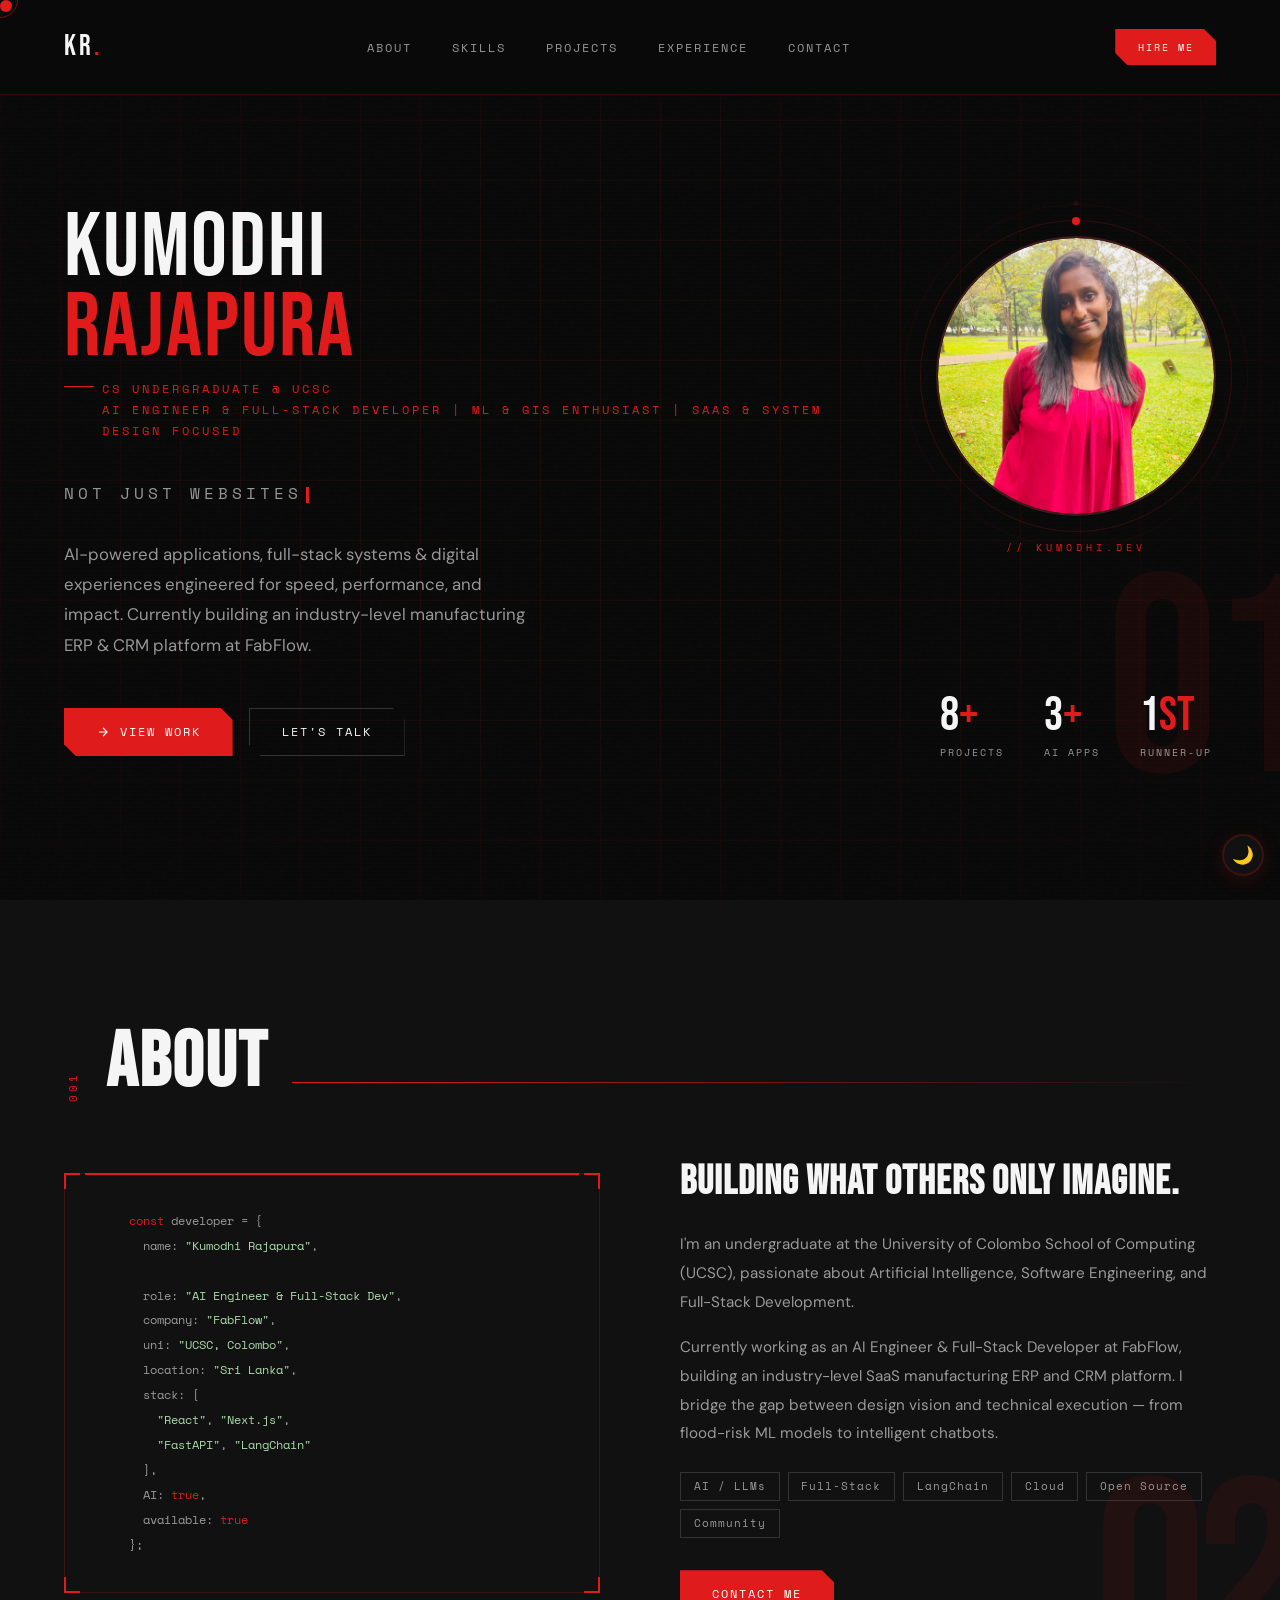
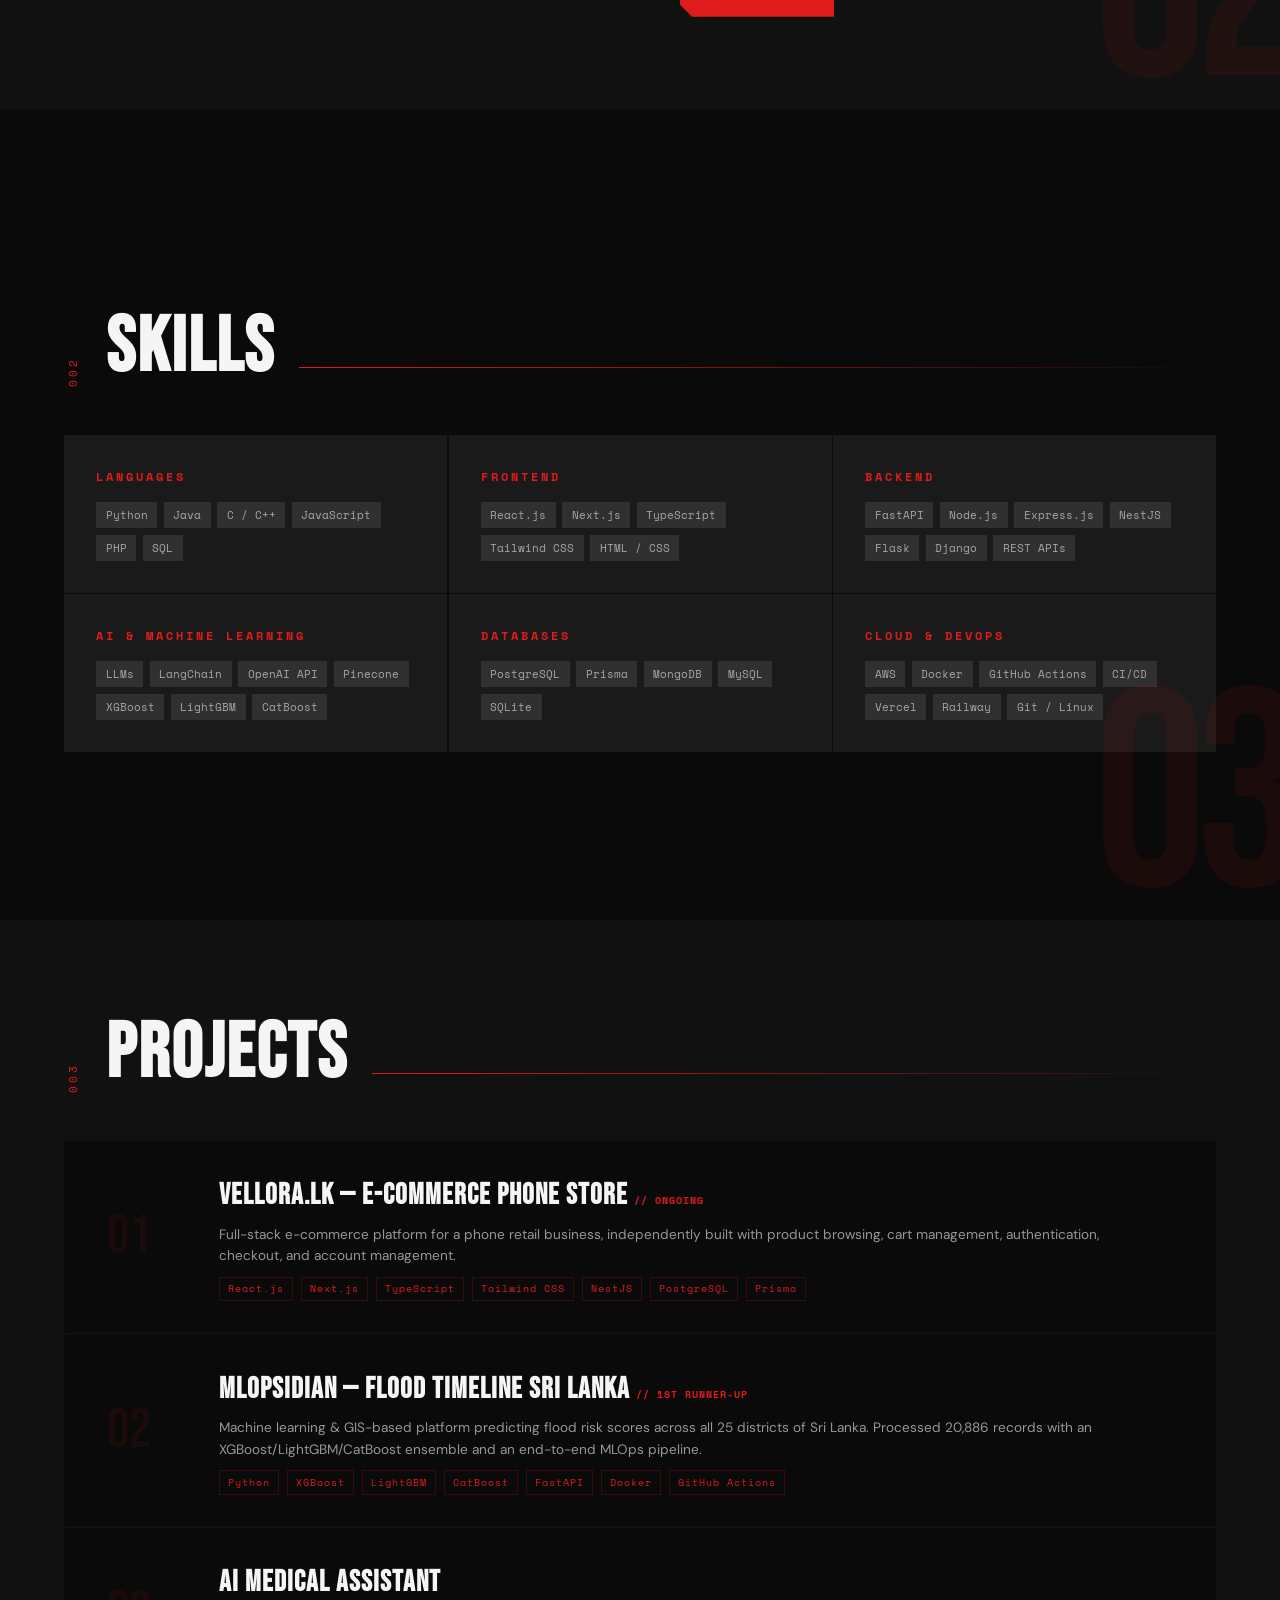
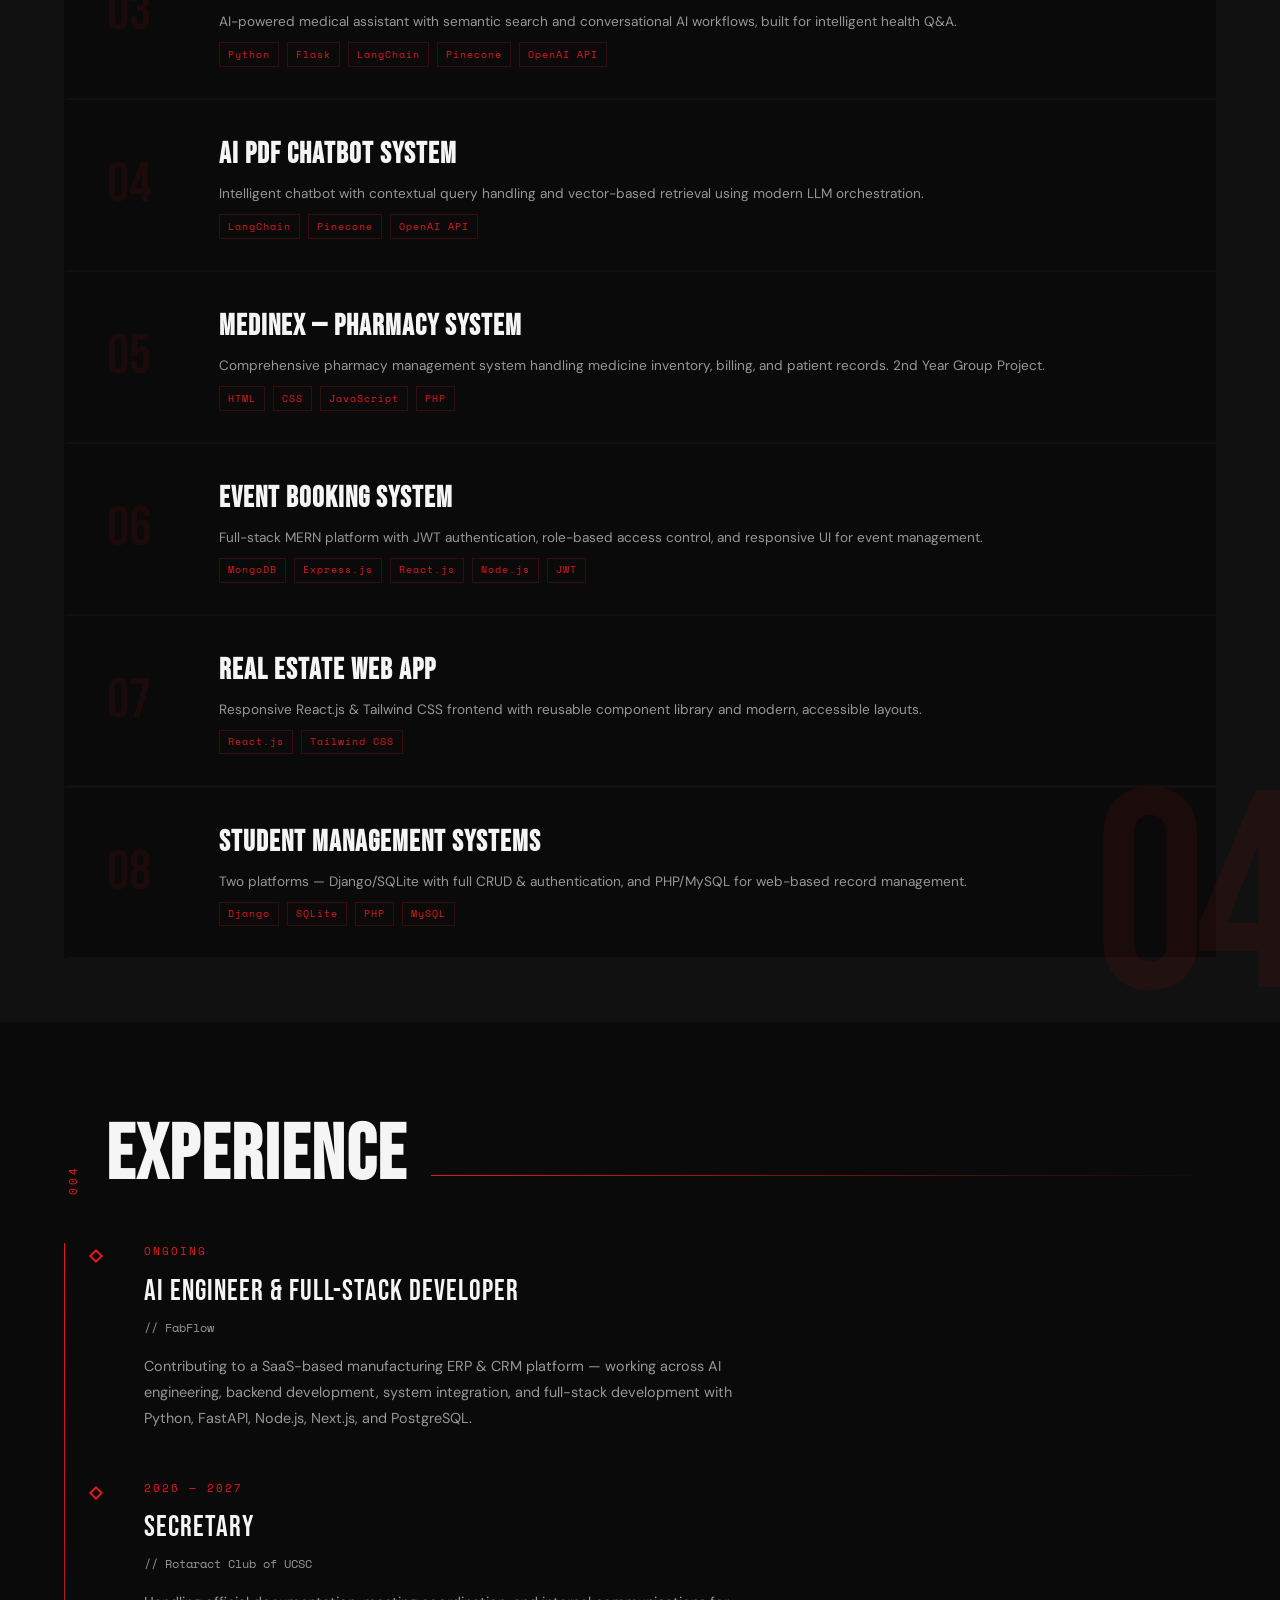
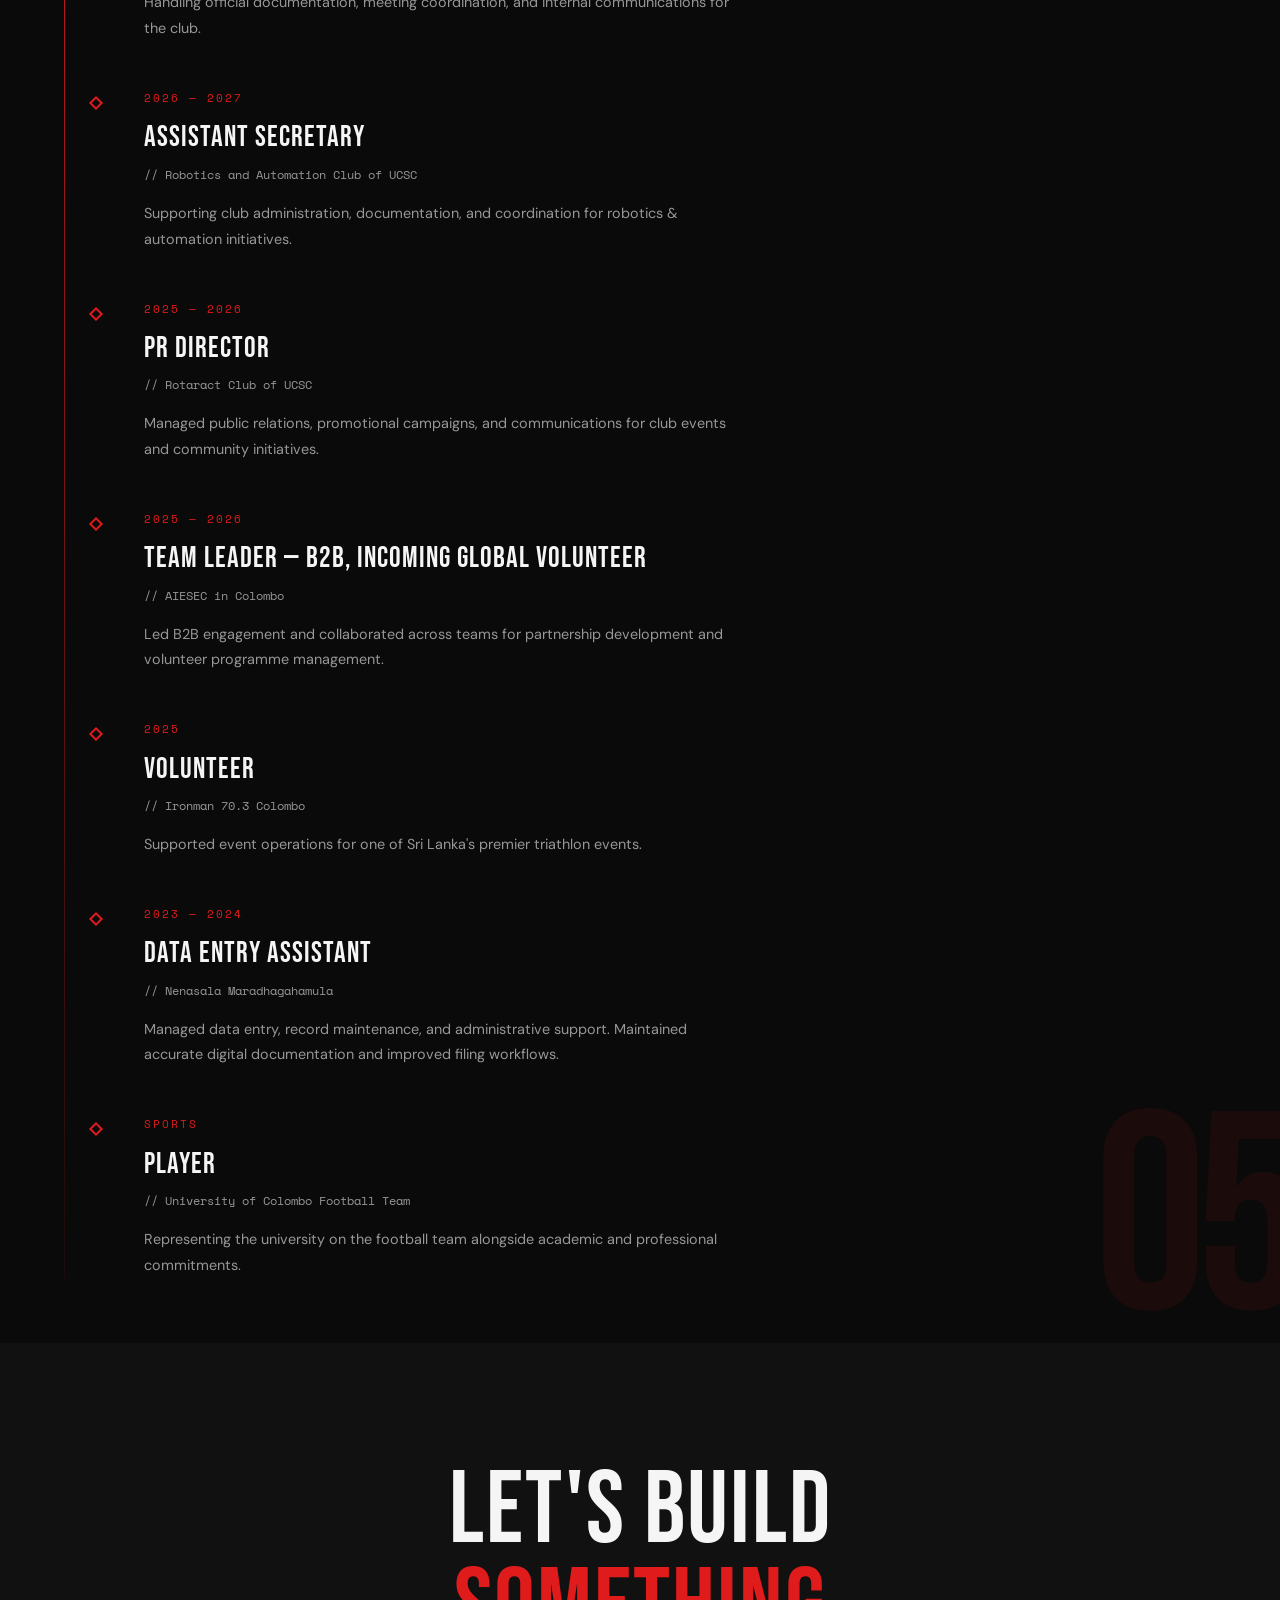
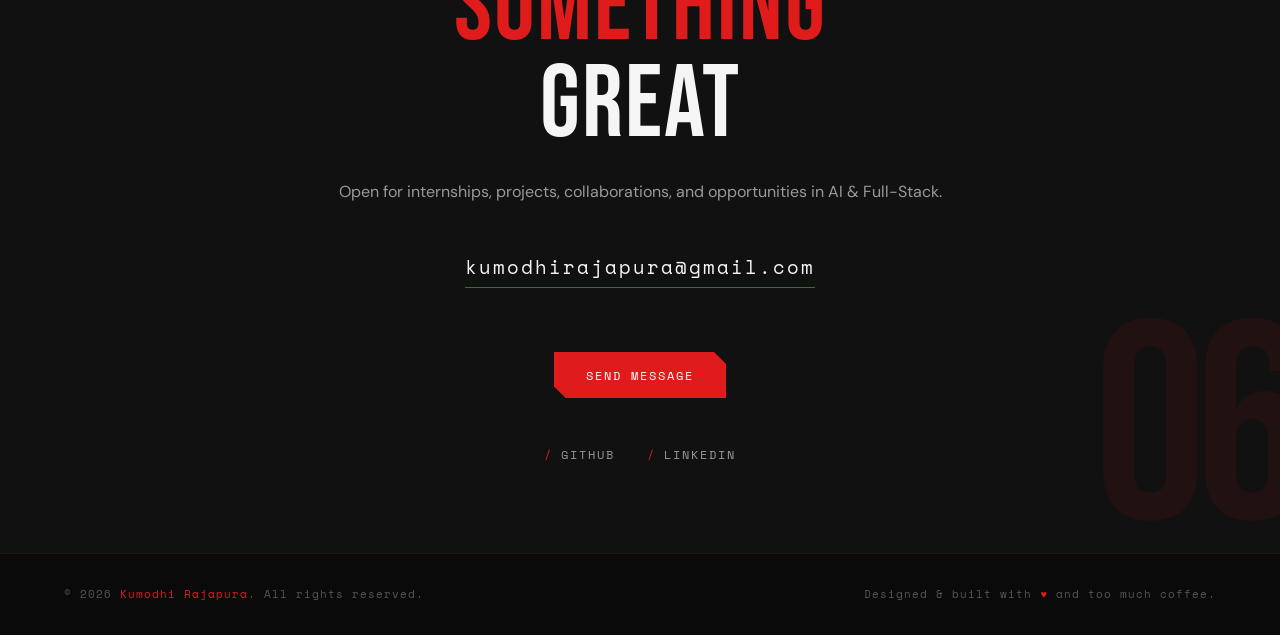
==== index.html @ 7b3a8497 "Revise hero section, projects, and experience details Updated personal and project information in th" ====
<!DOCTYPE html>
<html lang="en" data-theme="night">

<head>
  <meta charset="UTF-8">
  <meta name="viewport" content="width=device-width, initial-scale=1.0">
  <title>Kumodhi Rajapura — Full Stack Developer</title>
  <link
    href="https://fonts.googleapis.com/css2?family=Space+Mono:ital,wght@0,400;0,700;1,400&family=Bebas+Neue&family=DM+Sans:wght@300;400;500&display=swap"
    rel="stylesheet">
  <link rel="stylesheet" href="styles.css">
</head>

<body>

  <div class="cursor" id="cursor"></div>
  <div class="cursor-ring" id="cursorRing"></div>

  <button class="theme-toggle" id="themeToggle" title="Toggle day/night">🌙</button>

  <nav>
    <div class="nav-logo">KR<span>.</span></div>
    <ul class="nav-links">
      <li><a href="#about">About</a></li>
      <li><a href="#skills">Skills</a></li>
      <li><a href="#projects">Projects</a></li>
      <li><a href="#experience">Experience</a></li>
      <li><a href="#contact">Contact</a></li>
    </ul>
    <a href="#contact" class="btn-primary nav-hire" style="padding:0.6rem 1.4rem;font-size:0.65rem;">Hire Me</a>

    <button class="hamburger" id="hamburger" aria-label="Toggle menu">
      <span></span>
      <span></span>
      <span></span>
    </button>
  </nav>

  <div class="mobile-menu" id="mobileMenu">
    <div class="mobile-menu-items">
      <a href="#about" class="mobile-menu-item">
        <span>About</span><span class="mobile-menu-num">001</span>
      </a>
      <a href="#skills" class="mobile-menu-item">
        <span>Skills</span><span class="mobile-menu-num">002</span>
      </a>
      <a href="#projects" class="mobile-menu-item">
        <span>Projects</span><span class="mobile-menu-num">003</span>
      </a>
      <a href="#experience" class="mobile-menu-item">
        <span>Experience</span><span class="mobile-menu-num">004</span>
      </a>
      <a href="#contact" class="mobile-menu-item">
        <span>Contact</span><span class="mobile-menu-num">005</span>
      </a>
    </div>
    <div class="mobile-menu-divider"></div>
    <a href="#contact" class="mobile-menu-hire">Hire Me →</a>
  </div>

  <section id="hero">
    <div class="hero-bg-grid"></div>
    <div class="hero-number">01</div>

    <div class="hero-content">
      <div class="hero-name-wrap">
        <div class="hero-name-line">KUMODHI</div>
        <div class="hero-name-line accent">RAJAPURA</div>
      </div>

      <div class="hero-tag">CS Undergraduate @ UCSC <br> AI Engineer &amp; Full-Stack Developer | ML &amp; GIS
        Enthusiast | SaaS &amp; System Design Focused</div>

      <div class="hero-title">
        Not just websites<span class="cursor-blink"></span>
      </div>
      <p class="hero-desc">
        AI-powered applications, full-stack systems &amp; digital experiences
        engineered for speed, performance, and impact. Currently building an
        industry-level manufacturing ERP &amp; CRM platform at FabFlow.
      </p>
      <div class="hero-ctas">
        <a href="#projects" class="btn-primary">
          <svg width="14" height="14" viewBox="0 0 24 24" fill="none" stroke="currentColor" stroke-width="2">
            <path d="M5 12h14M12 5l7 7-7 7" />
          </svg>
          View Work
        </a>
        <a href="#contact" class="btn-outline">Let's Talk</a>
      </div>
    </div>

    <div class="hero-stats">
      <div class="stat">
        <div class="stat-num">8<span>+</span></div>
        <div class="stat-label">Projects</div>
      </div>
      <div class="stat">
        <div class="stat-num">3<span>+</span></div>
        <div class="stat-label">AI Apps</div>
      </div>
      <div class="stat">
        <div class="stat-num">1<span>st</span></div>
        <div class="stat-label">Runner-Up</div>
      </div>
    </div>

    <div class="hero-photo-wrap" id="heroPhotoWrap">
      <div class="hero-photo-ring"></div>
      <div class="hero-photo-ring hero-photo-ring-2"></div>
      <div class="hero-photo-circle" id="photoCircle">
        <input type="file" id="photoUpload" accept="image/*" style="display:none;">
        <img id="photoImg" src="kumodhi.jpeg" alt="Kumodhi Rajapura"
          style="display:block;width:100%;height:100%;object-fit:cover;border-radius:50%;">
        <div class="hero-photo-placeholder" id="photoPlaceholder" style="display:none;">
          <svg width="40" height="40" viewBox="0 0 24 24" fill="none" stroke="currentColor" stroke-width="1.5"
            style="color:var(--accent);opacity:0.5;">
            <path d="M20 21v-2a4 4 0 0 0-4-4H8a4 4 0 0 0-4 4v2" />
            <circle cx="12" cy="7" r="4" />
          </svg>
          <span
            style="font-family:'Space Mono',monospace;font-size:0.6rem;letter-spacing:2px;color:var(--accent);opacity:0.5;text-transform:uppercase;margin-top:6px;">Click
            to Add Photo</span>
        </div>
      </div>
      <div class="hero-photo-label">// Kumodhi.dev</div>
    </div>
  </section>

  <section id="about">
    <div class="section-number">02</div>
    <div class="section-inner">
      <div class="section-header animate-in">
        <span class="section-tag">001</span>
        <h2 class="section-title">ABOUT</h2>
        <div class="section-line"></div>
      </div>
      <div class="about-grid">
        <div class="about-visual animate-in">
          <div class="about-frame">
            <div class="corner corner-tl"></div>
            <div class="corner corner-tr"></div>
            <div class="corner corner-bl"></div>
            <div class="corner corner-br"></div>
            <div class="about-inner">
              <div class="about-code">
                <div><span class="kw">const</span> developer = {</div>
                <div>&nbsp;&nbsp;name: <span class="str">"Kumodhi Rajapura"</span>,</div><br>
                <div>&nbsp;&nbsp;role: <span class="str">"AI Engineer & Full-Stack Dev"</span>,</div>
                <div>&nbsp;&nbsp;company: <span class="str">"FabFlow"</span>,</div>
                <div>&nbsp;&nbsp;uni: <span class="str">"UCSC, Colombo"</span>,</div>
                <div>&nbsp;&nbsp;location: <span class="str">"Sri Lanka"</span>,</div>
                <div>&nbsp;&nbsp;stack: [</div>
                <div>&nbsp;&nbsp;&nbsp;&nbsp;<span class="str">"React"</span>, <span class="str">"Next.js"</span>,</div>
                <div>&nbsp;&nbsp;&nbsp;&nbsp;<span class="str">"FastAPI"</span>, <span class="str">"LangChain"</span></div>
                <div>&nbsp;&nbsp;],</div>
                <div>&nbsp;&nbsp;AI: <span class="kw">true</span>,</div>
                <div>&nbsp;&nbsp;available: <span class="kw">true</span></div>
                <div>};</div>
              </div>
            </div>
          </div>
        </div>
        <div class="about-text animate-in">
          <h3>Building what others only imagine.</h3>
          <p>I'm an undergraduate at the University of Colombo School of Computing (UCSC), passionate about Artificial
            Intelligence, Software Engineering, and Full-Stack Development.</p>
          <p>Currently working as an AI Engineer &amp; Full-Stack Developer at FabFlow, building an industry-level SaaS
            manufacturing ERP and CRM platform. I bridge the gap between design vision and technical execution —
            from flood-risk ML models to intelligent chatbots.</p>
          <div class="about-pills">
            <span class="pill">AI / LLMs</span>
            <span class="pill">Full-Stack</span>
            <span class="pill">LangChain</span>
            <span class="pill">Cloud</span>
            <span class="pill">Open Source</span>
            <span class="pill">Community</span>
          </div>
          <div style="margin-top:2rem;">
            <a href="mailto:kumodhirajapura@gmail.com" class="btn-primary" style="display:inline-flex;">Contact Me</a>
          </div>
        </div>
      </div>
    </div>
  </section>

  <section id="skills">
    <div class="section-number">03</div>
    <div class="section-inner">
      <div class="section-header animate-in">
        <span class="section-tag">002</span>
        <h2 class="section-title">SKILLS</h2>
        <div class="section-line"></div>
      </div>
      <div class="skills-grid">
        <div class="skill-card animate-in">
          <div class="skill-card-num"></div>
          <h3>Languages</h3>
          <div class="skill-tags">
            <span class="skill-tag">Python</span>
            <span class="skill-tag">Java</span>
            <span class="skill-tag">C / C++</span>
            <span class="skill-tag">JavaScript</span>
            <span class="skill-tag">PHP</span>
            <span class="skill-tag">SQL</span>
          </div>
        </div>
        <div class="skill-card animate-in">
          <div class="skill-card-num"></div>
          <h3>Frontend</h3>
          <div class="skill-tags">
            <span class="skill-tag">React.js</span>
            <span class="skill-tag">Next.js</span>
            <span class="skill-tag">TypeScript</span>
            <span class="skill-tag">Tailwind CSS</span>
            <span class="skill-tag">HTML / CSS</span>
          </div>
        </div>
        <div class="skill-card animate-in">
          <div class="skill-card-num"></div>
          <h3>Backend</h3>
          <div class="skill-tags">
            <span class="skill-tag">FastAPI</span>
            <span class="skill-tag">Node.js</span>
            <span class="skill-tag">Express.js</span>
            <span class="skill-tag">NestJS</span>
            <span class="skill-tag">Flask</span>
            <span class="skill-tag">Django</span>
            <span class="skill-tag">REST APIs</span>
          </div>
        </div>
        <div class="skill-card animate-in">
          <div class="skill-card-num"></div>
          <h3>AI &amp; Machine Learning</h3>
          <div class="skill-tags">
            <span class="skill-tag">LLMs</span>
            <span class="skill-tag">LangChain</span>
            <span class="skill-tag">OpenAI API</span>
            <span class="skill-tag">Pinecone</span>
            <span class="skill-tag">XGBoost</span>
            <span class="skill-tag">LightGBM</span>
            <span class="skill-tag">CatBoost</span>
          </div>
        </div>
        <div class="skill-card animate-in">
          <div class="skill-card-num"></div>
          <h3>Databases</h3>
          <div class="skill-tags">
            <span class="skill-tag">PostgreSQL</span>
            <span class="skill-tag">Prisma</span>
            <span class="skill-tag">MongoDB</span>
            <span class="skill-tag">MySQL</span>
            <span class="skill-tag">SQLite</span>
          </div>
        </div>
        <div class="skill-card animate-in">
          <div class="skill-card-num"></div>
          <h3>Cloud &amp; DevOps</h3>
          <div class="skill-tags">
            <span class="skill-tag">AWS</span>
            <span class="skill-tag">Docker</span>
            <span class="skill-tag">GitHub Actions</span>
            <span class="skill-tag">CI/CD</span>
            <span class="skill-tag">Vercel</span>
            <span class="skill-tag">Railway</span>
            <span class="skill-tag">Git / Linux</span>
          </div>
        </div>
      </div>
    </div>
  </section>

  <section id="projects">
    <div class="section-number">04</div>
    <div class="section-inner">
      <div class="section-header animate-in">
        <span class="section-tag">003</span>
        <h2 class="section-title">PROJECTS</h2>
        <div class="section-line"></div>
      </div>
      <div class="projects-list">
        <div class="project-item animate-in">
          <div class="project-num">01</div>
          <div class="project-info">
            <h3>Vellora.lk — E-Commerce Phone Store <span style="color:var(--accent);font-family:'Space Mono',monospace;font-size:0.65rem;letter-spacing:1px;">// ONGOING</span></h3>
            <p>Full-stack e-commerce platform for a phone retail business, independently built with product browsing,
              cart management, authentication, checkout, and account management.</p>
            <div class="project-techs">
              <span class="project-tech">React.js</span>
              <span class="project-tech">Next.js</span>
              <span class="project-tech">TypeScript</span>
              <span class="project-tech">Tailwind CSS</span>
              <span class="project-tech">NestJS</span>
              <span class="project-tech">PostgreSQL</span>
              <span class="project-tech">Prisma</span>
            </div>
          </div>
          <div class="project-arrow">→</div>
        </div>
        <div class="project-item animate-in">
          <div class="project-num">02</div>
          <div class="project-info">
            <h3>MLOpsidian — Flood Timeline Sri Lanka <span style="color:var(--accent);font-family:'Space Mono',monospace;font-size:0.65rem;letter-spacing:1px;">// 1ST RUNNER-UP</span></h3>
            <p>Machine learning &amp; GIS-based platform predicting flood risk scores across all 25 districts of Sri
              Lanka. Processed 20,886 records with an XGBoost/LightGBM/CatBoost ensemble and an end-to-end MLOps
              pipeline.</p>
            <div class="project-techs">
              <span class="project-tech">Python</span>
              <span class="project-tech">XGBoost</span>
              <span class="project-tech">LightGBM</span>
              <span class="project-tech">CatBoost</span>
              <span class="project-tech">FastAPI</span>
              <span class="project-tech">Docker</span>
              <span class="project-tech">GitHub Actions</span>
            </div>
          </div>
          <div class="project-arrow">→</div>
        </div>
        <div class="project-item animate-in">
          <div class="project-num">03</div>
          <div class="project-info">
            <h3>AI Medical Assistant</h3>
            <p>AI-powered medical assistant with semantic search and conversational AI workflows, built for intelligent
              health Q&amp;A.</p>
            <div class="project-techs">
              <span class="project-tech">Python</span>
              <span class="project-tech">Flask</span>
              <span class="project-tech">LangChain</span>
              <span class="project-tech">Pinecone</span>
              <span class="project-tech">OpenAI API</span>
            </div>
          </div>
          <div class="project-arrow">→</div>
        </div>
        <div class="project-item animate-in">
          <div class="project-num">04</div>
          <div class="project-info">
            <h3>AI PDF Chatbot System</h3>
            <p>Intelligent chatbot with contextual query handling and vector-based retrieval using modern LLM
              orchestration.</p>
            <div class="project-techs">
              <span class="project-tech">LangChain</span>
              <span class="project-tech">Pinecone</span>
              <span class="project-tech">OpenAI API</span>
            </div>
          </div>
          <div class="project-arrow">→</div>
        </div>
        <div class="project-item animate-in">
          <div class="project-num">05</div>
          <div class="project-info">
            <h3>Medinex — Pharmacy System</h3>
            <p>Comprehensive pharmacy management system handling medicine inventory, billing, and patient records. 2nd
              Year Group Project.</p>
            <div class="project-techs">
              <span class="project-tech">HTML</span>
              <span class="project-tech">CSS</span>
              <span class="project-tech">JavaScript</span>
              <span class="project-tech">PHP</span>
            </div>
          </div>
          <div class="project-arrow">→</div>
        </div>
        <div class="project-item animate-in">
          <div class="project-num">06</div>
          <div class="project-info">
            <h3>Event Booking System</h3>
            <p>Full-stack MERN platform with JWT authentication, role-based access control, and responsive UI for event
              management.</p>
            <div class="project-techs">
              <span class="project-tech">MongoDB</span>
              <span class="project-tech">Express.js</span>
              <span class="project-tech">React.js</span>
              <span class="project-tech">Node.js</span>
              <span class="project-tech">JWT</span>
            </div>
          </div>
          <div class="project-arrow">→</div>
        </div>
        <div class="project-item animate-in">
          <div class="project-num">07</div>
          <div class="project-info">
            <h3>Real Estate Web App</h3>
            <p>Responsive React.js &amp; Tailwind CSS frontend with reusable component library and modern, accessible
              layouts.</p>
            <div class="project-techs">
              <span class="project-tech">React.js</span>
              <span class="project-tech">Tailwind CSS</span>
            </div>
          </div>
          <div class="project-arrow">→</div>
        </div>
        <div class="project-item animate-in">
          <div class="project-num">08</div>
          <div class="project-info">
            <h3>Student Management Systems</h3>
            <p>Two platforms — Django/SQLite with full CRUD &amp; authentication, and PHP/MySQL for web-based record
              management.</p>
            <div class="project-techs">
              <span class="project-tech">Django</span>
              <span class="project-tech">SQLite</span>
              <span class="project-tech">PHP</span>
              <span class="project-tech">MySQL</span>
            </div>
          </div>
          <div class="project-arrow">→</div>
        </div>
      </div>
    </div>
  </section>

  <section id="experience">
    <div class="section-number">05</div>
    <div class="section-inner">
      <div class="section-header animate-in">
        <span class="section-tag">004</span>
        <h2 class="section-title">EXPERIENCE</h2>
        <div class="section-line"></div>
      </div>
      <div class="exp-timeline">
        <div class="exp-item animate-in">
          <div class="exp-year">Ongoing</div>
          <div class="exp-role">AI Engineer &amp; Full-Stack Developer</div>
          <div class="exp-company">// FabFlow</div>
          <p class="exp-desc">Contributing to a SaaS-based manufacturing ERP &amp; CRM platform — working across AI
            engineering, backend development, system integration, and full-stack development with Python, FastAPI,
            Node.js, Next.js, and PostgreSQL.</p>
        </div>
        <div class="exp-item animate-in">
          <div class="exp-year">2026 — 2027</div>
          <div class="exp-role">Secretary</div>
          <div class="exp-company">// Rotaract Club of UCSC</div>
          <p class="exp-desc">Handling official documentation, meeting coordination, and internal communications for the
            club.</p>
        </div>
        <div class="exp-item animate-in">
          <div class="exp-year">2026 — 2027</div>
          <div class="exp-role">Assistant Secretary</div>
          <div class="exp-company">// Robotics and Automation Club of UCSC</div>
          <p class="exp-desc">Supporting club administration, documentation, and coordination for robotics &amp;
            automation initiatives.</p>
        </div>
        <div class="exp-item animate-in">
          <div class="exp-year">2025 — 2026</div>
          <div class="exp-role">PR Director</div>
          <div class="exp-company">// Rotaract Club of UCSC</div>
          <p class="exp-desc">Managed public relations, promotional campaigns, and communications for club events and
            community initiatives.</p>
        </div>
        <div class="exp-item animate-in">
          <div class="exp-year">2025 — 2026</div>
          <div class="exp-role">Team Leader — B2B, Incoming Global Volunteer</div>
          <div class="exp-company">// AIESEC in Colombo</div>
          <p class="exp-desc">Led B2B engagement and collaborated across teams for partnership development and volunteer
            programme management.</p>
        </div>
        <div class="exp-item animate-in">
          <div class="exp-year">2025</div>
          <div class="exp-role">Volunteer</div>
          <div class="exp-company">// Ironman 70.3 Colombo</div>
          <p class="exp-desc">Supported event operations for one of Sri Lanka's premier triathlon events.</p>
        </div>
        <div class="exp-item animate-in">
          <div class="exp-year">2023 — 2024</div>
          <div class="exp-role">Data Entry Assistant</div>
          <div class="exp-company">// Nenasala Maradhagahamula</div>
          <p class="exp-desc">Managed data entry, record maintenance, and administrative support. Maintained accurate
            digital documentation and improved filing workflows.</p>
        </div>
        <div class="exp-item animate-in">
          <div class="exp-year">Sports</div>
          <div class="exp-role">Player</div>
          <div class="exp-company">// University of Colombo Football Team</div>
          <p class="exp-desc">Representing the university on the football team alongside academic and professional
            commitments.</p>
        </div>
      </div>
    </div>
  </section>

  <section id="contact">
    <div class="section-number">06</div>
    <div class="section-inner" style="display:flex;flex-direction:column;align-items:center;">
      <div class="contact-inner animate-in">
        <div class="contact-headline">
          LET'S BUILD<br><span>SOMETHING</span><br>GREAT
        </div>
        <p class="contact-sub">Open for internships, projects, collaborations, and opportunities in AI &amp; Full-Stack.
        </p>
        <a href="mailto:kumodhirajapura@gmail.com" class="contact-email">kumodhirajapura@gmail.com</a>
        <div style="margin-top:1rem;">
          <a href="mailto:kumodhirajapura@gmail.com" class="btn-primary" style="margin:0 auto;">Send Message</a>
        </div>
        <div class="social-links">
          <a href="https://github.com/KumodhiRajapura" target="_blank" class="social-link">GitHub</a>
          <a href="https://linkedin.com/in/kumodhi-rajapura" target="_blank" class="social-link">LinkedIn</a>
        </div>
      </div>
    </div>
  </section>

  <footer>
    <p>© 2026 <span>Kumodhi Rajapura</span>. All rights reserved.</p>
    <p>Designed &amp; built with <span>♥</span> and too much coffee.</p>
  </footer>

  <script>
    const html = document.documentElement;
    const btn = document.getElementById('themeToggle');
    let theme = 'night';

    btn.addEventListener('click', () => {
      theme = theme === 'night' ? 'day' : 'night';
      html.setAttribute('data-theme', theme);
      btn.textContent = theme === 'night' ? '🌙' : '☀️';
    });

    const cursor = document.getElementById('cursor');
    const ring = document.getElementById('cursorRing');
    let mx = 0, my = 0, rx = 0, ry = 0;

    document.addEventListener('mousemove', e => {
      mx = e.clientX; my = e.clientY;
      cursor.style.transform = `translate(${mx - 6}px, ${my - 6}px)`;
    });

    function animateRing() {
      rx += (mx - rx - 18) * 0.12;
      ry += (my - ry - 18) * 0.12;
      ring.style.transform = `translate(${rx}px, ${ry}px)`;
      requestAnimationFrame(animateRing);
    }
    animateRing();

    document.querySelectorAll('a, button, .project-item, .skill-card').forEach(el => {
      el.addEventListener('mouseenter', () => {
        ring.style.width = '60px';
        ring.style.height = '60px';
        ring.style.opacity = '0.8';
      });
      el.addEventListener('mouseleave', () => {
        ring.style.width = '36px';
        ring.style.height = '36px';
        ring.style.opacity = '0.5';
      });
    });

    const observer = new IntersectionObserver(entries => {
      entries.forEach((entry, i) => {
        if (entry.isIntersecting) {
          setTimeout(() => entry.target.classList.add('visible'), i * 80);
        }
      });
    }, { threshold: 0.1 });

    document.querySelectorAll('.animate-in').forEach(el => observer.observe(el));

    const sections = document.querySelectorAll('section[id]');
    const navLinks = document.querySelectorAll('.nav-links a');

    window.addEventListener('scroll', () => {
      let current = '';
      sections.forEach(s => {
        if (window.scrollY >= s.offsetTop - 200) current = s.id;
      });
      navLinks.forEach(a => {
        a.style.color = a.getAttribute('href') === '#' + current ? 'var(--accent)' : '';
      });
    });

    const hamburger = document.getElementById('hamburger');
    const mobileMenu = document.getElementById('mobileMenu');

    hamburger.addEventListener('click', () => {
      hamburger.classList.toggle('open');
      mobileMenu.classList.toggle('open');
      document.body.style.overflow = mobileMenu.classList.contains('open') ? 'hidden' : '';
    });

    document.querySelectorAll('.mobile-menu-item, .mobile-menu-hire').forEach(link => {
      link.addEventListener('click', (e) => {
        const href = link.getAttribute('href');
        if (href && href.startsWith('#')) {
          e.preventDefault();
          hamburger.classList.remove('open');
          mobileMenu.classList.remove('open');
          document.body.style.overflow = '';
          setTimeout(() => {
            const target = document.querySelector(href);
            if (target) {
              target.scrollIntoView({ behavior: 'smooth', block: 'start' });
            }
          }, 380);
        } else {
          hamburger.classList.remove('open');
          mobileMenu.classList.remove('open');
          document.body.style.overflow = '';
        }
      });
    });
  </script>
</body>

</html>
---- styles.css ----
*, *::before, *::after { box-sizing: border-box; margin: 0; padding: 0; }

[data-theme="night"] {
  --bg:          #0A0A0A;
  --bg-2:        #111111;
  --bg-3:        #1A1A1A;
  --bg-4:        #222222;
  --gray:        #333333;
  --gray-light:  #555555;
  --text:        #F5F5F5;
  --text-muted:  rgba(245,245,245,0.6);
  --text-dim:    rgba(245,245,245,0.1);
  --accent:      #E01B1B;
  --accent-dark: #A31010;
  --accent-glow: rgba(224,27,27,0.15);
  --accent-muted:rgba(224,27,27,0.08);
  --nav-bg:      rgba(10,10,10,0.88);
  --code-str:    #A8D8A8;
  --code-num:    #F5A623;
  --code-comment:#555;
  --border:      rgba(224,27,27,0.2);
  --shadow:      rgba(224,27,27,0.15);
}

[data-theme="day"] {
  --bg:          #FAF7F2;
  --bg-2:        #F2EDE5;
  --bg-3:        #E8E1D6;
  --bg-4:        #DDD6CA;
  --gray:        #B8B0A6;
  --gray-light:  #8A8480;
  --text:        #1A1714;
  --text-muted:  rgba(26,23,20,0.65);
  --text-dim:    rgba(26,23,20,0.08);
  --accent:      #C44B1A;
  --accent-dark: #9A3612;
  --accent-glow: rgba(196,75,26,0.12);
  --accent-muted:rgba(196,75,26,0.06);
  --nav-bg:      rgba(250,247,242,0.92);
  --code-str:    #3A7A3A;
  --code-num:    #B87A10;
  --code-comment:#9A9590;
  --border:      rgba(196,75,26,0.22);
  --shadow:      rgba(196,75,26,0.12);
}

html {
  scroll-behavior: smooth;
  scroll-padding-top: 70px;
}

body {
  background: var(--bg);
  color: var(--text);
  font-family: 'DM Sans', sans-serif;
  font-size: 16px;
  line-height: 1.6;
  overflow-x: hidden;
  cursor: none;
  transition: background 0.4s ease, color 0.4s ease;
}

.cursor {
  width: 12px; height: 12px;
  background: var(--accent);
  border-radius: 50%;
  position: fixed; top: 0; left: 0;
  pointer-events: none; z-index: 9999;
  transition: transform 0.15s ease;
}
.cursor-ring {
  width: 36px; height: 36px;
  border: 1px solid var(--accent);
  border-radius: 50%;
  position: fixed; top: 0; left: 0;
  pointer-events: none; z-index: 9998;
  transition: transform 0.08s ease, width 0.2s, height 0.2s, opacity 0.2s;
  opacity: 0.5;
}

body::before {
  content: '';
  position: fixed; inset: 0;
  background-image: url("data:image/svg+xml,%3Csvg viewBox='0 0 256 256' xmlns='http://www.w3.org/2000/svg'%3E%3Cfilter id='noise'%3E%3CfeTurbulence type='fractalNoise' baseFrequency='0.9' numOctaves='4' stitchTiles='stitch'/%3E%3C/filter%3E%3Crect width='100%25' height='100%25' filter='url(%23noise)' opacity='0.04'/%3E%3C/svg%3E");
  pointer-events: none; z-index: 1; opacity: 0.3;
}

[data-theme="night"] body::after {
  content: '';
  position: fixed; inset: 0;
  background: repeating-linear-gradient(0deg, transparent, transparent 2px, rgba(0,0,0,0.025) 2px, rgba(0,0,0,0.025) 4px);
  pointer-events: none; z-index: 2;
}

/* ========================
   THEME TOGGLE
======================== */
.theme-toggle {
  position: fixed;
  bottom: 1.5rem;
  right: 1rem;
  width: 42px; height: 42px;
  border-radius: 50%;
  background: var(--bg-2);
  border: 2px solid var(--border);
  display: flex; align-items: center; justify-content: center;
  font-size: 1.1rem;
  cursor: pointer;
  z-index: 500;
  box-shadow: 0 4px 20px var(--shadow);
  transition: background 0.3s, border-color 0.3s, transform 0.2s;
  user-select: none;
}
.theme-toggle:hover { transform: scale(1.08) rotate(15deg); border-color: var(--accent); }

/* ========================
   NAV
======================== */
nav {
  position: fixed; top: 0; left: 0; right: 0; z-index: 100;
  padding: 1.5rem 4rem;
  display: flex; justify-content: space-between; align-items: center;
  border-bottom: 1px solid var(--border);
  background: var(--nav-bg);
  backdrop-filter: blur(14px);
  transition: background 0.4s, border-color 0.4s;
}
.nav-logo { font-family: 'Bebas Neue', sans-serif; font-size: 1.8rem; letter-spacing: 3px; color: var(--text); }
.nav-logo span { color: var(--accent); }
.nav-links { display: flex; gap: 2.5rem; list-style: none; }
.nav-links a {
  font-family: 'Space Mono', monospace; font-size: 0.72rem; letter-spacing: 2px;
  text-transform: uppercase; text-decoration: none; color: var(--text-muted);
  transition: color 0.2s; position: relative;
}
.nav-links a::after {
  content: ''; position: absolute; bottom: -4px; left: 0;
  width: 0; height: 1px; background: var(--accent); transition: width 0.2s;
}
.nav-links a:hover { color: var(--text); }
.nav-links a:hover::after { width: 100%; }

/* ========================
   HERO — full viewport height
======================== */
#hero {
  min-height: 100vh;
  display: grid;
  grid-template-columns: 1fr auto;
  grid-template-rows: auto auto;
  align-items: center;
  column-gap: 4rem;
  padding: 8rem 4rem 4rem;
  position: relative;
  overflow: hidden;
}

.hero-bg-grid {
  position: absolute; inset: 0;
  background-image:
    linear-gradient(var(--accent-muted) 1px, transparent 1px),
    linear-gradient(90deg, var(--accent-muted) 1px, transparent 1px);
  background-size: 60px 60px;
  mask-image: radial-gradient(ellipse 80% 80% at 50% 50%, black 30%, transparent 100%);
}

/* Large decorative background number */
.hero-number {
  position: absolute; right: -2rem; bottom: 8%;
  font-family: 'Bebas Neue', sans-serif;
  font-size: clamp(10rem, 22vw, 20rem);
  color: var(--accent-muted);
  letter-spacing: -10px; user-select: none; line-height: 1;
  z-index: 1;
  pointer-events: none;
}

/* Section background numbers — large visible watermark */
.section-number {
  position: absolute;
  right: -1rem;
  bottom: 0;
  font-family: 'Bebas Neue', sans-serif;
  font-size: clamp(10rem, 22vw, 20rem);
  color: var(--accent-muted);
  letter-spacing: -12px;
  user-select: none;
  line-height: 0.85;
  pointer-events: none;
  z-index: 1;
  opacity: 1;
  /* Make sure it's never clipped */
  overflow: visible;
}

.hero-content {
  position: relative; z-index: 3;
  grid-column: 1;
  grid-row: 1 / 3;
  align-self: center;
}

.hero-photo-wrap {
  position: relative;
  z-index: 4;
  display: flex;
  align-items: center;
  justify-content: center;
  width: 280px; height: 280px;
  grid-column: 2;
  grid-row: 1;
  align-self: center;
  margin-top: 2rem;
}

.hero-stats {
  position: relative;
  z-index: 3;
  display: flex;
  justify-content: center;
  gap: 2.5rem;
  grid-column: 2;
  grid-row: 2;
  padding-top: 1.5rem;
}

.stat { text-align: left; }
.stat-num { font-family: 'Bebas Neue', sans-serif; font-size: 3rem; line-height: 1; color: var(--text); }
.stat-num span { color: var(--accent); }
.stat-label { font-family: 'Space Mono', monospace; font-size: 0.65rem; letter-spacing: 2px; text-transform: uppercase; color: var(--text-muted); margin-top: 4px; }

.hero-tag {
  display: inline-flex; align-items: flex-start; gap: 0.5rem;
  font-family: 'Space Mono', monospace; font-size: 0.72rem; letter-spacing: 3px;
  text-transform: uppercase; color: var(--accent); margin-bottom: 1.5rem;
  line-height: 1.8;
}
.hero-tag::before { content: ''; display: block; width: 30px; height: 1px; background: var(--accent); margin-top: 0.6em; flex-shrink: 0; }
.hero-name-line {
  font-family: 'Bebas Neue', sans-serif;
  font-size: clamp(2.8rem, 7vw, 7rem); line-height: 0.9; letter-spacing: 2px;
}
.hero-name-line.accent { color: var(--accent); }
.hero-title {
  font-family: 'Space Mono', monospace; font-size: clamp(0.8rem, 1.5vw, 1rem);
  color: var(--text-muted); letter-spacing: 4px; text-transform: uppercase;
  margin: 1rem 0 2rem;
}
.hero-desc { max-width: 480px; color: var(--text-muted); font-size: 1.05rem; line-height: 1.8; margin-bottom: 3rem; }
.hero-ctas { display: flex; gap: 1rem; flex-wrap: wrap; }

.btn-primary {
  display: inline-flex; align-items: center; gap: 0.6rem;
  padding: 0.85rem 2rem; background: var(--accent); color: #fff;
  font-family: 'Space Mono', monospace; font-size: 0.75rem; letter-spacing: 2px;
  text-transform: uppercase; text-decoration: none; border: none; cursor: pointer;
  transition: background 0.2s;
  clip-path: polygon(0 0, calc(100% - 12px) 0, 100% 12px, 100% 100%, 12px 100%, 0 calc(100% - 12px));
}
.btn-primary:hover { background: var(--accent-dark); }

.btn-outline {
  display: inline-flex; align-items: center; gap: 0.6rem;
  padding: 0.85rem 2rem; background: transparent; color: var(--text);
  font-family: 'Space Mono', monospace; font-size: 0.75rem; letter-spacing: 2px;
  text-transform: uppercase; text-decoration: none; border: 1px solid var(--gray);
  cursor: pointer; transition: border-color 0.2s, color 0.2s;
  clip-path: polygon(0 0, calc(100% - 12px) 0, 100% 12px, 100% 100%, 12px 100%, 0 calc(100% - 12px));
}
.btn-outline:hover { border-color: var(--accent); color: var(--accent); }

.hero-photo-ring {
  position: absolute; inset: -16px; border-radius: 50%;
  border: 1px solid var(--border);
  animation: spin 12s linear infinite;
}
.hero-photo-ring::before {
  content: ''; position: absolute; top: -4px; left: 50%;
  width: 8px; height: 8px; background: var(--accent);
  border-radius: 50%; transform: translateX(-50%);
}
.hero-photo-ring-2 {
  inset: -32px; border-color: var(--accent-muted);
  animation-duration: 20s; animation-direction: reverse;
}
.hero-photo-ring-2::before { background: var(--accent-glow); width: 5px; height: 5px; }
@keyframes spin { from { transform: rotate(0deg); } to { transform: rotate(360deg); } }

.hero-photo-circle {
  width: 280px; height: 280px; border-radius: 50%;
  border: 2px solid var(--border); background: var(--bg-3);
  overflow: hidden; display: flex; flex-direction: column;
  align-items: center; justify-content: center; cursor: pointer;
  position: relative; transition: border-color 0.3s;
}
.hero-photo-circle:hover { border-color: var(--accent); }
.hero-photo-placeholder { display: flex; flex-direction: column; align-items: center; gap: 4px; transition: opacity 0.2s; }
.hero-photo-overlay {
  position: absolute; inset: 0; border-radius: 50%;
  background: rgba(10,10,10,0.75);
  display: flex; flex-direction: column; align-items: center;
  justify-content: center; gap: 6px; opacity: 0; transition: opacity 0.2s;
  color: #fff; font-family: 'Space Mono', monospace; font-size: 0.65rem;
  letter-spacing: 2px; text-transform: uppercase;
}
.hero-photo-circle:hover .hero-photo-overlay { opacity: 1; }
.hero-photo-label {
  position: absolute; bottom: -2.5rem;
  font-family: 'Space Mono', monospace; font-size: 0.65rem;
  letter-spacing: 4px; color: var(--accent); text-transform: uppercase;
  text-align: center; width: 100%;
}

/* ========================
   SECTIONS — full viewport height, scroll-snappable
======================== */
section {
  min-height: 90vh;
  padding: 6rem 4rem 4rem;
  position: relative;
  /* overflow hidden clips section numbers — use clip only on x */
  overflow-x: hidden;
  overflow-y: visible;
  display: flex;
  flex-direction: column;
  justify-content: center;
}

.section-header { display: flex; align-items: flex-end; gap: 1.5rem; margin-bottom: 3rem; flex-shrink: 0; }
.section-tag {
  font-family: 'Space Mono', monospace; font-size: 0.7rem; letter-spacing: 3px;
  text-transform: uppercase; color: var(--accent);
  writing-mode: vertical-rl; transform: rotate(180deg); white-space: nowrap;
}
.section-title {
  font-family: 'Bebas Neue', sans-serif;
  font-size: clamp(3rem, 6vw, 5.5rem); line-height: 1; letter-spacing: 2px;
}
.section-line { flex: 1; height: 1px; background: linear-gradient(90deg, var(--accent) 0%, transparent 100%); margin-bottom: 1.2rem; }

/* ========================
   ABOUT
======================== */
#about { background: var(--bg-2); }
.about-grid { display: grid; grid-template-columns: 1fr 1fr; gap: 5rem; align-items: center; flex: 1; }
.about-visual { position: relative; height: 420px; }
.about-frame {
  position: absolute; inset: 0;
  border: 1px solid var(--border);
}
.about-frame::before {
  content: ''; position: absolute; top: -1px; left: 20px; right: 20px;
  height: 2px; background: var(--accent);
}
.about-inner {
  position: absolute; inset: 2rem;
  display: flex; flex-direction: column; justify-content: center; padding: 2rem;
}
.about-code { font-family: 'Space Mono', monospace; font-size: 0.78rem; line-height: 2; color: var(--text-muted); }
.about-code .kw { color: var(--accent); }
.about-code .str { color: var(--code-str); }
.about-code .num { color: var(--code-num); }
.about-code .comment { color: var(--code-comment); }
.corner { position: absolute; width: 16px; height: 16px; }
.corner-tl { top:-1px;left:-1px;border-top:2px solid var(--accent);border-left:2px solid var(--accent); }
.corner-tr { top:-1px;right:-1px;border-top:2px solid var(--accent);border-right:2px solid var(--accent); }
.corner-bl { bottom:-1px;left:-1px;border-bottom:2px solid var(--accent);border-left:2px solid var(--accent); }
.corner-br { bottom:-1px;right:-1px;border-bottom:2px solid var(--accent);border-right:2px solid var(--accent); }

.about-text h3 { font-family: 'Bebas Neue', sans-serif; font-size: 2.5rem; margin-bottom: 1rem; letter-spacing: 1px; }
.about-text p { color: var(--text-muted); line-height: 1.9; margin-bottom: 1rem; font-size: 0.95rem; }
.about-pills { display: flex; flex-wrap: wrap; gap: 0.5rem; margin-top: 1.5rem; }
.pill {
  font-family: 'Space Mono', monospace; font-size: 0.68rem; letter-spacing: 1px;
  padding: 0.3rem 0.8rem; border: 1px solid var(--gray); color: var(--text-muted);
  transition: border-color 0.2s, color 0.2s;
}
.pill:hover { border-color: var(--accent); color: var(--accent); }

/* ========================
   SKILLS
======================== */
#skills { background: var(--bg); }
.skills-grid { display: grid; grid-template-columns: repeat(3, 1fr); gap: 1.5px; flex: 1; }
.skill-card {
  background: var(--bg-3); padding: 2rem; position: relative;
  overflow: hidden; transition: background 0.2s;
}
.skill-card::before {
  content: ''; position: absolute; top: 0; left: 0;
  width: 3px; height: 0; background: var(--accent); transition: height 0.3s ease;
}
.skill-card:hover { background: var(--bg-3); }
.skill-card:hover::before { height: 100%; }
.skill-card-num {
  font-family: 'Bebas Neue', sans-serif; font-size: 4rem;
  color: var(--accent-muted); line-height: 1;
  position: absolute; top: 1rem; right: 1.5rem;
}
.skill-card h3 {
  font-family: 'Space Mono', monospace; font-size: 0.75rem;
  letter-spacing: 3px; text-transform: uppercase; color: var(--accent); margin-bottom: 1rem;
}
.skill-tags { display: flex; flex-wrap: wrap; gap: 0.4rem; }
.skill-tag {
  font-family: 'Space Mono', monospace; font-size: 0.7rem;
  padding: 0.25rem 0.6rem; background: var(--text-dim); color: var(--text-muted);
}

/* ========================
   PROJECTS
======================== */
#projects { background: var(--bg-2); }
.projects-list { display: flex; flex-direction: column; gap: 1.5px; flex: 1; }
.project-item {
  display: grid; grid-template-columns: 80px 1fr auto;
  align-items: center; gap: 2rem; padding: 2rem 2.5rem;
  background: var(--bg); border-left: 3px solid transparent;
  transition: border-color 0.2s, background 0.2s, transform 0.2s;
  cursor: pointer; position: relative; overflow: hidden;
}
.project-item::after {
  content: ''; position: absolute; bottom: 0; left: 0; right: 0;
  height: 1px; background: var(--accent-muted);
}
.project-item:hover { border-color: var(--accent); background: var(--bg-3); transform: translateX(4px); }
.project-num { font-family: 'Bebas Neue', sans-serif; font-size: 3.5rem; color: var(--accent-muted); line-height: 1; }
.project-info h3 { font-family: 'Bebas Neue', sans-serif; font-size: 1.8rem; letter-spacing: 1px; margin-bottom: 0.3rem; }
.project-info p { font-size: 0.85rem; color: var(--text-muted); margin-bottom: 0.6rem; }
.project-techs { display: flex; gap: 0.5rem; flex-wrap: wrap; }
.project-tech {
  font-family: 'Space Mono', monospace; font-size: 0.62rem; letter-spacing: 1px;
  padding: 0.2rem 0.5rem; border: 1px solid var(--border); color: var(--accent);
}
.project-arrow { font-size: 1.5rem; color: var(--accent); opacity: 0; transition: opacity 0.2s, transform 0.2s; transform: translateX(-10px); }
.project-item:hover .project-arrow { opacity: 1; transform: translateX(0); }

/* ========================
   EXPERIENCE
======================== */
#experience { background: var(--bg); }
.exp-timeline { position: relative; padding-left: 2rem; }
.exp-timeline::before {
  content: ''; position: absolute; left: 0; top: 0; bottom: 0;
  width: 1px; background: linear-gradient(180deg, var(--accent) 0%, var(--accent-muted) 100%);
}
.exp-item { position: relative; padding: 0 0 3rem 3rem; }
.exp-item:last-child { padding-bottom: 0; }
.exp-item::before {
  content: ''; position: absolute; left: -5px; top: 8px;
  width: 10px; height: 10px; border: 2px solid var(--accent);
  background: var(--bg); transform: rotate(45deg);
}
.exp-year { font-family: 'Space Mono', monospace; font-size: 0.68rem; letter-spacing: 2px; color: var(--accent); text-transform: uppercase; margin-bottom: 0.5rem; }
.exp-role { font-family: 'Bebas Neue', sans-serif; font-size: 1.8rem; letter-spacing: 1px; margin-bottom: 0.2rem; }
.exp-company { font-family: 'Space Mono', monospace; font-size: 0.78rem; color: var(--text-muted); margin-bottom: 1rem; }
.exp-desc { font-size: 0.9rem; color: var(--text-muted); max-width: 600px; line-height: 1.8; }

/* ========================
   CONTACT
======================== */
#contact { background: var(--bg-2); text-align: center; }
.contact-inner { max-width: 700px; margin: 10 auto; }
.contact-headline { font-family: 'Bebas Neue', sans-serif; font-size: clamp(3rem, 8vw, 7rem); line-height: 0.95; letter-spacing: 2px; margin-bottom: 1.5rem; }
.contact-headline span { color: var(--accent); }
.contact-sub { color: var(--text-muted); margin-bottom: 3rem; font-size: 1rem; }
.contact-email {
  display: inline-block; font-family: 'Space Mono', monospace;
  font-size: clamp(0.9rem, 2vw, 1.2rem); color: var(--text); text-decoration: none;
  letter-spacing: 2px; padding-bottom: 4px; border-bottom: 1px solid var(--accent);
  transition: color 0.2s; margin-bottom: 3rem;
  word-break: break-all;
}
.contact-email:hover { color: var(--accent); }
.social-links { display: flex; justify-content: center; gap: 2rem; margin-top: 3rem; }
.social-link {
  font-family: 'Space Mono', monospace; font-size: 0.72rem; letter-spacing: 2px;
  text-transform: uppercase; text-decoration: none; color: var(--text-muted);
  display: flex; align-items: center; gap: 0.5rem; transition: color 0.2s;
}
.social-link:hover { color: var(--accent); }
.social-link::before { content: '/'; color: var(--accent); }

/* ========================
   FOOTER
======================== */
footer {
  background: var(--bg); border-top: 1px solid var(--border);
  padding: 2rem 4rem; display: flex; justify-content: space-between; align-items: center;
}
footer p { font-family: 'Space Mono', monospace; font-size: 0.68rem; letter-spacing: 1px; color: var(--gray-light); }
footer span { color: var(--accent); }

/* ========================
   MISC
======================== */
@keyframes blink { 0%,100%{opacity:1}50%{opacity:0} }
.cursor-blink { display:inline-block;width:3px;height:1em;background:var(--accent);margin-left:4px;vertical-align:middle;animation:blink 1s infinite; }

.animate-in { opacity:0;transform:translateY(40px);transition:opacity 0.7s ease,transform 0.7s ease; }
.animate-in.visible { opacity:1;transform:translateY(0); }

/* ========================
   HAMBURGER
======================== */
.hamburger {
  display: none;
  flex-direction: column;
  align-items: center;
  justify-content: center;
  gap: 5px;
  width: 40px; height: 40px;
  background: transparent;
  border: 1px solid var(--border);
  cursor: pointer;
  z-index: 200;
  clip-path: polygon(0 0, calc(100% - 7px) 0, 100% 7px, 100% 100%, 7px 100%, 0 calc(100% - 7px));
  transition: border-color 0.2s;
}
.hamburger:hover { border-color: var(--accent); }
.hamburger span {
  display: block;
  width: 18px; height: 1.5px;
  background: var(--accent);
  transition: all 0.3s ease;
  transform-origin: center;
}
.hamburger.open span:nth-child(1) { transform: translateY(6.5px) rotate(45deg); }
.hamburger.open span:nth-child(2) { opacity: 0; transform: scaleX(0); }
.hamburger.open span:nth-child(3) { transform: translateY(-6.5px) rotate(-45deg); }

/* ========================
   MOBILE MENU
======================== */
.mobile-menu {
  display: none;
  position: fixed;
  top: 0; left: 0; right: 0; bottom: 0;
  background: var(--bg);
  z-index: 98;
  transform: translateX(100%);
  transition: transform 0.35s ease;
  border-top: 1px solid var(--border);
  overflow-y: auto;
  padding-top: 61px;
}
.mobile-menu.open { transform: translateX(0); }

.mobile-menu-items { padding: 1rem 0; }
.mobile-menu-item {
  display: flex;
  align-items: center;
  justify-content: space-between;
  padding: 1.1rem 2rem;
  border-left: 3px solid transparent;
  text-decoration: none;
  color: var(--text-muted);
  font-family: 'Space Mono', monospace;
  font-size: 0.75rem;
  letter-spacing: 3px;
  text-transform: uppercase;
  transition: all 0.2s;
  min-height: 48px;
}
.mobile-menu-item:hover,
.mobile-menu-item:active {
  border-left-color: var(--accent);
  color: var(--text);
  background: var(--accent-muted);
}
.mobile-menu-num {
  color: var(--accent);
  font-size: 0.62rem;
  opacity: 0.7;
}
.mobile-menu-divider {
  height: 1px;
  background: var(--border);
  margin: 0.5rem 2rem;
}
.mobile-menu-hire {
  margin: 1.2rem 2rem;
  padding: 0.9rem;
  text-align: center;
  background: var(--accent);
  color: #fff;
  font-family: 'Space Mono', monospace;
  font-size: 0.72rem;
  letter-spacing: 2px;
  text-transform: uppercase;
  text-decoration: none;
  clip-path: polygon(0 0, calc(100% - 8px) 0, 100% 8px, 100% 100%, 8px 100%, 0 calc(100% - 8px));
  transition: background 0.2s;
  min-height: 48px;
  display: flex;
  align-items: center;
  justify-content: center;
}
.mobile-menu-hire:hover { background: var(--accent-dark); }

/* ========================
   GLITCH EFFECT
======================== */
@keyframes glitch {
  0%{clip-path:inset(0 0 95% 0);transform:translate(-2px,0)}
  10%{clip-path:inset(40% 0 50% 0);transform:translate(2px,0)}
  20%{clip-path:inset(70% 0 5% 0);transform:translate(-2px,0)}
  30%{clip-path:inset(10% 0 80% 0);transform:translate(0,0)}
  40%{clip-path:inset(55% 0 35% 0);transform:translate(2px,0)}
  50%{clip-path:inset(0 0 0 0);transform:translate(0,0);opacity:0}
  100%{opacity:0}
}
.hero-name-wrap { position: relative; display: inline-block; }
.hero-name-wrap .glitch-layer {
  position:absolute;inset:0;color:var(--accent);opacity:0;
  animation:glitch 6s infinite 2s;pointer-events:none;
  font-family:'Bebas Neue',sans-serif;font-size:inherit;line-height:0.9;letter-spacing:2px;
}

/* ========================
   SCROLLBAR
======================== */

::-webkit-scrollbar {
  width: 8px; 
}
::-webkit-scrollbar-track {
  background: var(--bg);
}
::-webkit-scrollbar-thumb {
  background: var(--accent);
  border-radius: 4px;
}
::-webkit-scrollbar-thumb:hover {
  background: var(--accent-dark);
}

/* ========================
   TABLET (max-width: 1024px)
======================== */
@media (max-width: 1024px) {
  section {
    min-height: auto;
    padding: 5rem 2.5rem;
  }
  #hero {
    min-height: 100vh;
    padding: 8rem 2.5rem 4rem;
  }
  .section-number {
    font-size: clamp(6rem, 14vw, 11rem);
    right: 1rem;
  }
}

/* ========================
   TABLET (max-width: 900px)
======================== */
@media (max-width: 900px) {
  nav { padding: 1.2rem 2rem; }
  .nav-links { gap: 1.5rem; }

  section {
    min-height: auto;
    padding: 5rem 2rem;
    overflow-x: hidden;
  }

  #hero {
    display: flex;
    flex-direction: column;
    align-items: flex-start;
    padding: 7rem 2rem 3rem;
    min-height: 100svh;
    gap: 2rem;
    overflow: hidden;
  }

  .hero-content { max-width: 100%; width: 100%; }

  .hero-photo-wrap {
    position: static !important;
    transform: none !important;
    width: 200px !important;
    height: 200px !important;
    margin: 0 !important;
    order: 2;
    align-self: flex-end;
  }
  .hero-photo-circle {
    width: 200px !important;
    height: 200px !important;
  }
  .hero-photo-ring { inset: -12px !important; }
  .hero-photo-ring-2 { inset: -24px !important; }
  .hero-photo-label { bottom: -2rem; font-size: 0.6rem; }

  .hero-stats {
    display: flex;
    flex-direction: row;
    justify-content: flex-start;
    gap: 2.5rem;
    margin: 0 !important;
    padding-top: 0;
    order: 3;
    width: 100%;
  }
  .stat { text-align: left; }
  .stat-num { font-size: 2.5rem; }

  .hero-number { display: none; }
  .section-number {
    font-size: clamp(5rem, 14vw, 10rem);
    right: 0.5rem;
    opacity: 0.8;
  }

  .about-grid { grid-template-columns: 1fr; gap: 2.5rem; }
  .about-visual { height: 320px; }

  .skills-grid { grid-template-columns: repeat(2, 1fr); }

  .project-item { grid-template-columns: 60px 1fr; gap: 1.5rem; padding: 1.8rem; }
  .project-arrow { display: none; }

  footer {
    flex-direction: column;
    gap: 0.5rem;
    text-align: center;
    padding: 2rem;
  }
}

/* ========================
   MOBILE (max-width: 600px)
======================== */
@media (max-width: 600px) {
  /* NAV */
  nav { padding: 0.9rem 1.2rem; }
  .nav-links { display: none; }
  .nav-hire { display: none; }
  .nav-logo { font-size: 1.5rem; }
  .hamburger { display: flex; }
  .mobile-menu { display: block; padding-top: 58px; }

  /* HERO — grid layout for photo + stats side by side */
  #hero {
    display: grid;
    grid-template-columns: 120px 1fr;
    grid-template-rows: 1fr auto;
    grid-template-areas:
      "content content"
      "photo   stats";
    padding: 5rem 1.2rem 2rem;
    min-height: 100svh;
    row-gap: 1.5rem;
    column-gap: 0;
    overflow: hidden;
  }

  .hero-content {
    grid-area: content;
    width: 100%;
    order: unset;
    align-self: center;
  }

  .hero-name-line {
    font-size: clamp(2.2rem, 11vw, 3.2rem);
    letter-spacing: 1px;
  }

  .hero-tag {
    font-size: 0.58rem;
    letter-spacing: 1px;
    flex-direction: column;
    gap: 0.15rem;
    margin-bottom: 0.8rem;
    line-height: 1.6;
  }
  .hero-tag::before { display: none; }

  .hero-title {
    font-size: 0.68rem;
    letter-spacing: 2px;
    margin: 0.5rem 0 1rem;
  }

  .hero-desc {
    font-size: 0.85rem;
    margin-bottom: 1.2rem;
    line-height: 1.65;
    max-width: 100%;
  }

  .hero-ctas { flex-direction: column; gap: 0.6rem; }

  .btn-primary,
  .btn-outline {
    width: 100%;
    justify-content: center;
    padding: 0.85rem 1.2rem;
    font-size: 0.68rem;
    clip-path: polygon(0 0, calc(100% - 8px) 0, 100% 8px, 100% 100%, 8px 100%, 0 calc(100% - 8px));
  }

  .hero-photo-wrap {
    grid-area: photo;
    position: static !important;
    transform: none !important;
    width: 120px !important;
    height: 120px !important;
    margin: 0 !important;
    align-self: end;
    overflow: visible !important;
    isolation: isolate;
    flex-shrink: 0;
    order: unset;
    padding-bottom: 0.3rem;
  }
  .hero-photo-circle {
    width: 120px !important;
    height: 120px !important;
    flex-shrink: 0;
  }
  .hero-photo-ring { inset: -6px !important; }
  .hero-photo-ring-2 { inset: -12px !important; }
  .hero-photo-label {
    font-size: 0.5rem;
    letter-spacing: 1.5px;
    bottom: -1.4rem;
    white-space: nowrap;
  }

  .hero-stats {
    grid-area: stats;
    display: flex !important;
    flex-direction: column !important;
    gap: 0.75rem;
    flex-wrap: nowrap;
    margin: 0 !important;
    padding-left: 1.2rem;
    padding-bottom: 0.3rem;
    align-self: center;
    width: auto;
    order: unset;
  }
  .stat { text-align: left; flex: 0 0 auto; }
  .stat-num { font-size: 1.9rem; }
  .stat-label { font-size: 0.58rem; }

  /* SECTION NUMBERS — visible on mobile */
  .section-number {
    font-size: clamp(5rem, 22vw, 8rem);
    right: 0;
    bottom: 2%;
    letter-spacing: -4px;
    opacity: 0.5;
  }
  .hero-number { display: none !important; }

  /* SECTIONS GENERAL */
  section {
    min-height: auto;
    padding: 3.5rem 1.2rem 3rem;
    overflow-x: hidden;
    justify-content: flex-start;
  }
  .section-title { font-size: clamp(2rem, 9vw, 3rem); }
  .section-header { gap: 0.6rem; margin-bottom: 1.5rem; }

  /* ABOUT */
  .about-grid { grid-template-columns: 1fr; gap: 1.5rem; }
  .about-visual { height: auto; min-height: unset; }
  .about-frame { position: relative; inset: auto; }
  .about-inner { position: relative; inset: auto; padding: 1rem; }
  .about-code { font-size: 0.65rem; line-height: 1.7; }
  .about-text h3 { font-size: 1.6rem; }
  .about-text p { font-size: 0.88rem; }
  .about-pills { margin-top: 1rem; }

  /* SKILLS */
  .skills-grid { grid-template-columns: 1fr; gap: 1.5px; }
  .skill-card { padding: 1.5rem; overflow: visible; }
  .skill-card-num { font-size: 3rem; top: 0.8rem; right: 1rem; opacity: 0.5; }
  .skill-card h3 { font-size: 0.68rem; letter-spacing: 2px; }

  /* PROJECTS */
  .project-item {
    grid-template-columns: 44px 1fr;
    padding: 1.2rem;
    gap: 0.8rem;
    transform: none !important;
    border-left-width: 3px;
  }
  .project-item:hover {
    transform: none !important;
    border-left-color: var(--accent);
    background: var(--bg-3);
  }
  .project-num { font-size: 2rem; }
  .project-info h3 { font-size: 1.3rem; }
  .project-info p { font-size: 0.82rem; line-height: 1.6; }
  .project-tech { font-size: 0.58rem; padding: 0.15rem 0.4rem; }
  .project-arrow { display: none; }

  /* EXPERIENCE */
  .exp-timeline { padding-left: 1.2rem; }
  .exp-item { padding: 0 0 2rem 2rem; }
  .exp-year { font-size: 0.62rem; }
  .exp-role { font-size: 1.4rem; }
  .exp-company { font-size: 0.7rem; }
  .exp-desc { font-size: 0.84rem; max-width: 100%; }

  /* CONTACT */
  .contact-headline { font-size: clamp(2.5rem, 12vw, 3.5rem); }
  .contact-sub { font-size: 0.9rem; margin-bottom: 1.5rem; }
  .contact-email {
    font-size: 0.76rem;
    letter-spacing: 0;
    word-break: break-all;
    overflow-wrap: anywhere;
    display: block;
    text-align: center;
    max-width: 100%;
    padding: 0 0.5rem 4px;
    margin-bottom: 1.5rem;
  }
  .social-links { gap: 1.2rem; flex-wrap: wrap; justify-content: center; }
  .social-link { font-size: 0.65rem; }

  /* FOOTER */
  footer { padding: 1.5rem 1.2rem; flex-direction: column; gap: 0.4rem; text-align: center; }
  footer p { font-size: 0.6rem; }

  /* THEME TOGGLE */
  .theme-toggle { bottom: 1rem; right: 1rem; width: 38px; height: 38px; font-size: 1rem; }

  /* CURSOR */
  .cursor, .cursor-ring { display: none; }
  body { cursor: auto; }
}

/* ========================
   SMALL MOBILE (max-width: 380px)
======================== */
@media (max-width: 380px) {
  #hero {
    grid-template-columns: 100px 1fr;
    padding: 4.5rem 1rem 2rem;
    row-gap: 1.2rem;
  }
  .hero-name-line { font-size: 2.1rem; }
  .hero-photo-wrap { width: 100px !important; height: 100px !important; }
  .hero-photo-circle { width: 100px !important; height: 100px !important; }
  .hero-stats { gap: 0.6rem; padding-left: 0.9rem; }
  .stat-num { font-size: 1.6rem; }
  .stat-label { font-size: 0.54rem; }

  section { padding: 2.5rem 1rem; }
  .contact-email { font-size: 0.68rem; }
  .section-number { font-size: clamp(3.5rem, 18vw, 5.5rem); }
}

/* ========================
   TOUCH DEVICES
======================== */
@media (hover: none) and (pointer: coarse) {
  .cursor, .cursor-ring { display: none !important; }
  body { cursor: auto !important; }
}
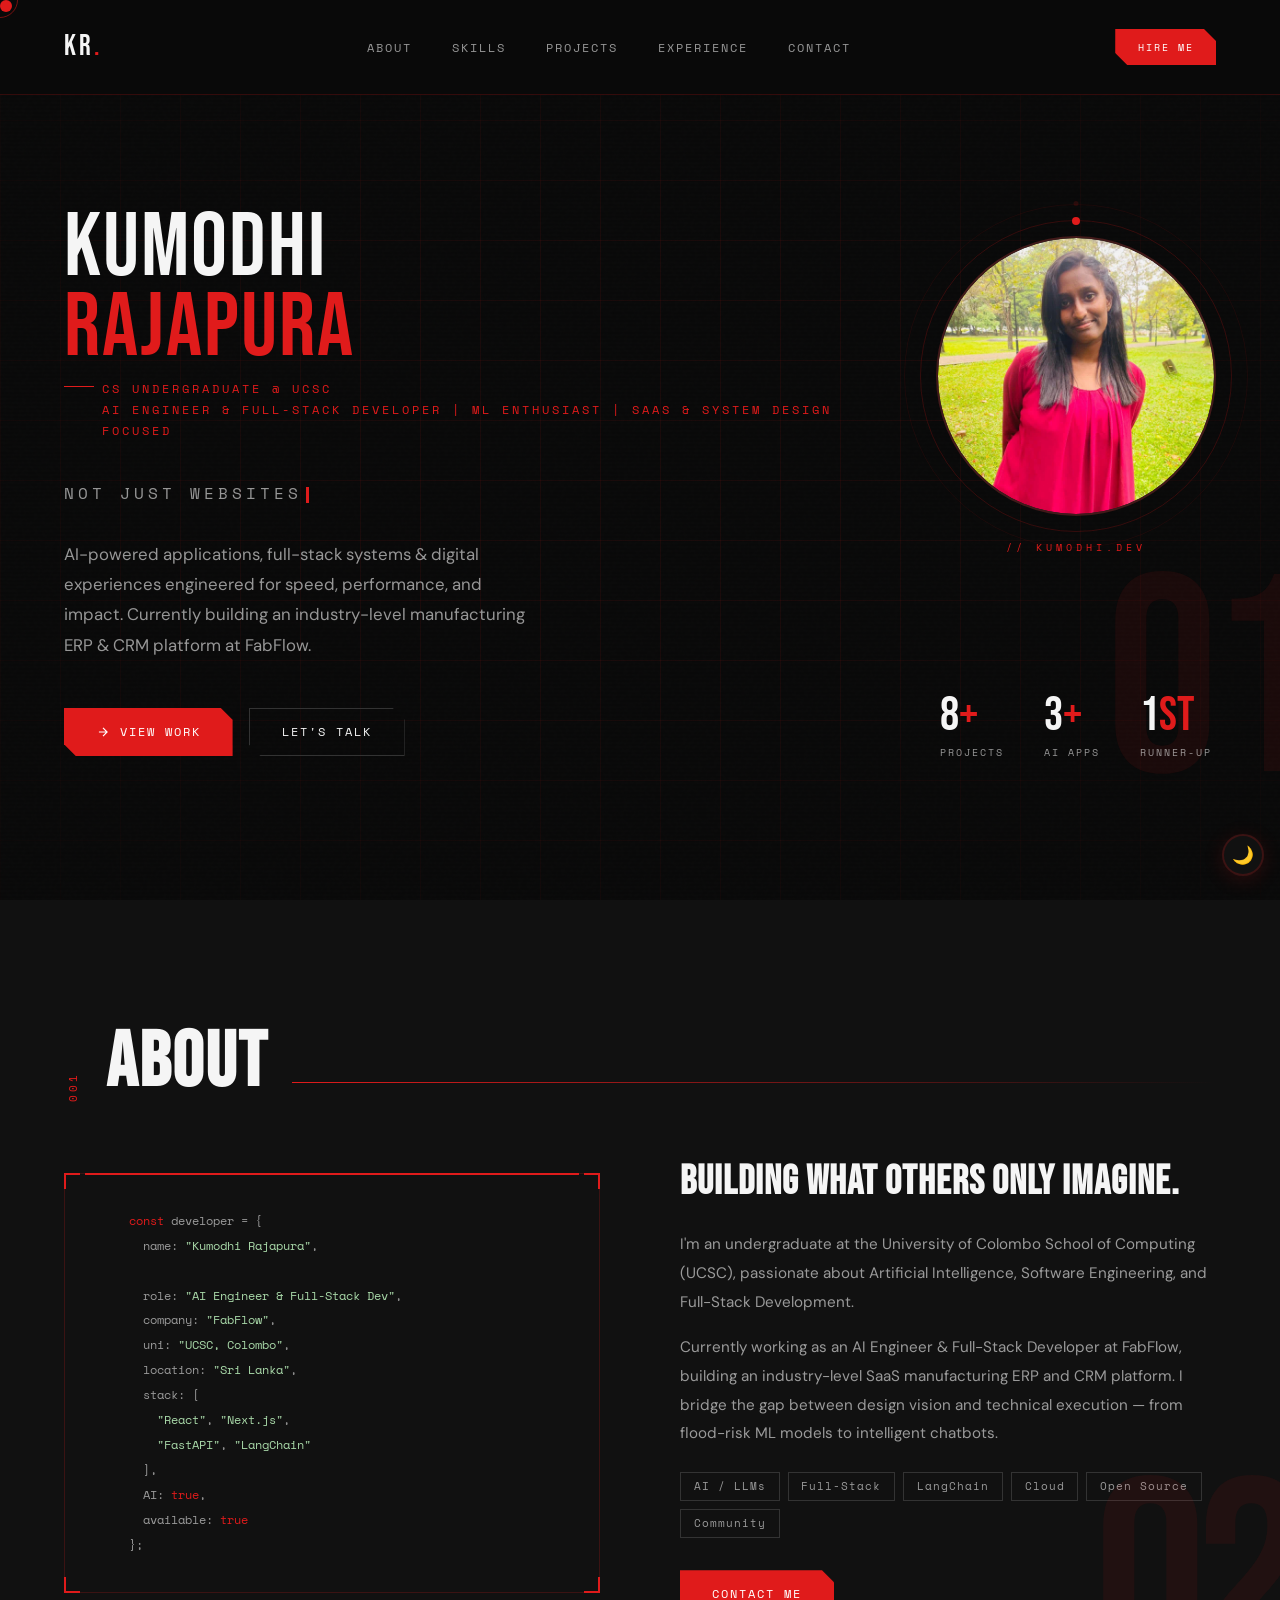
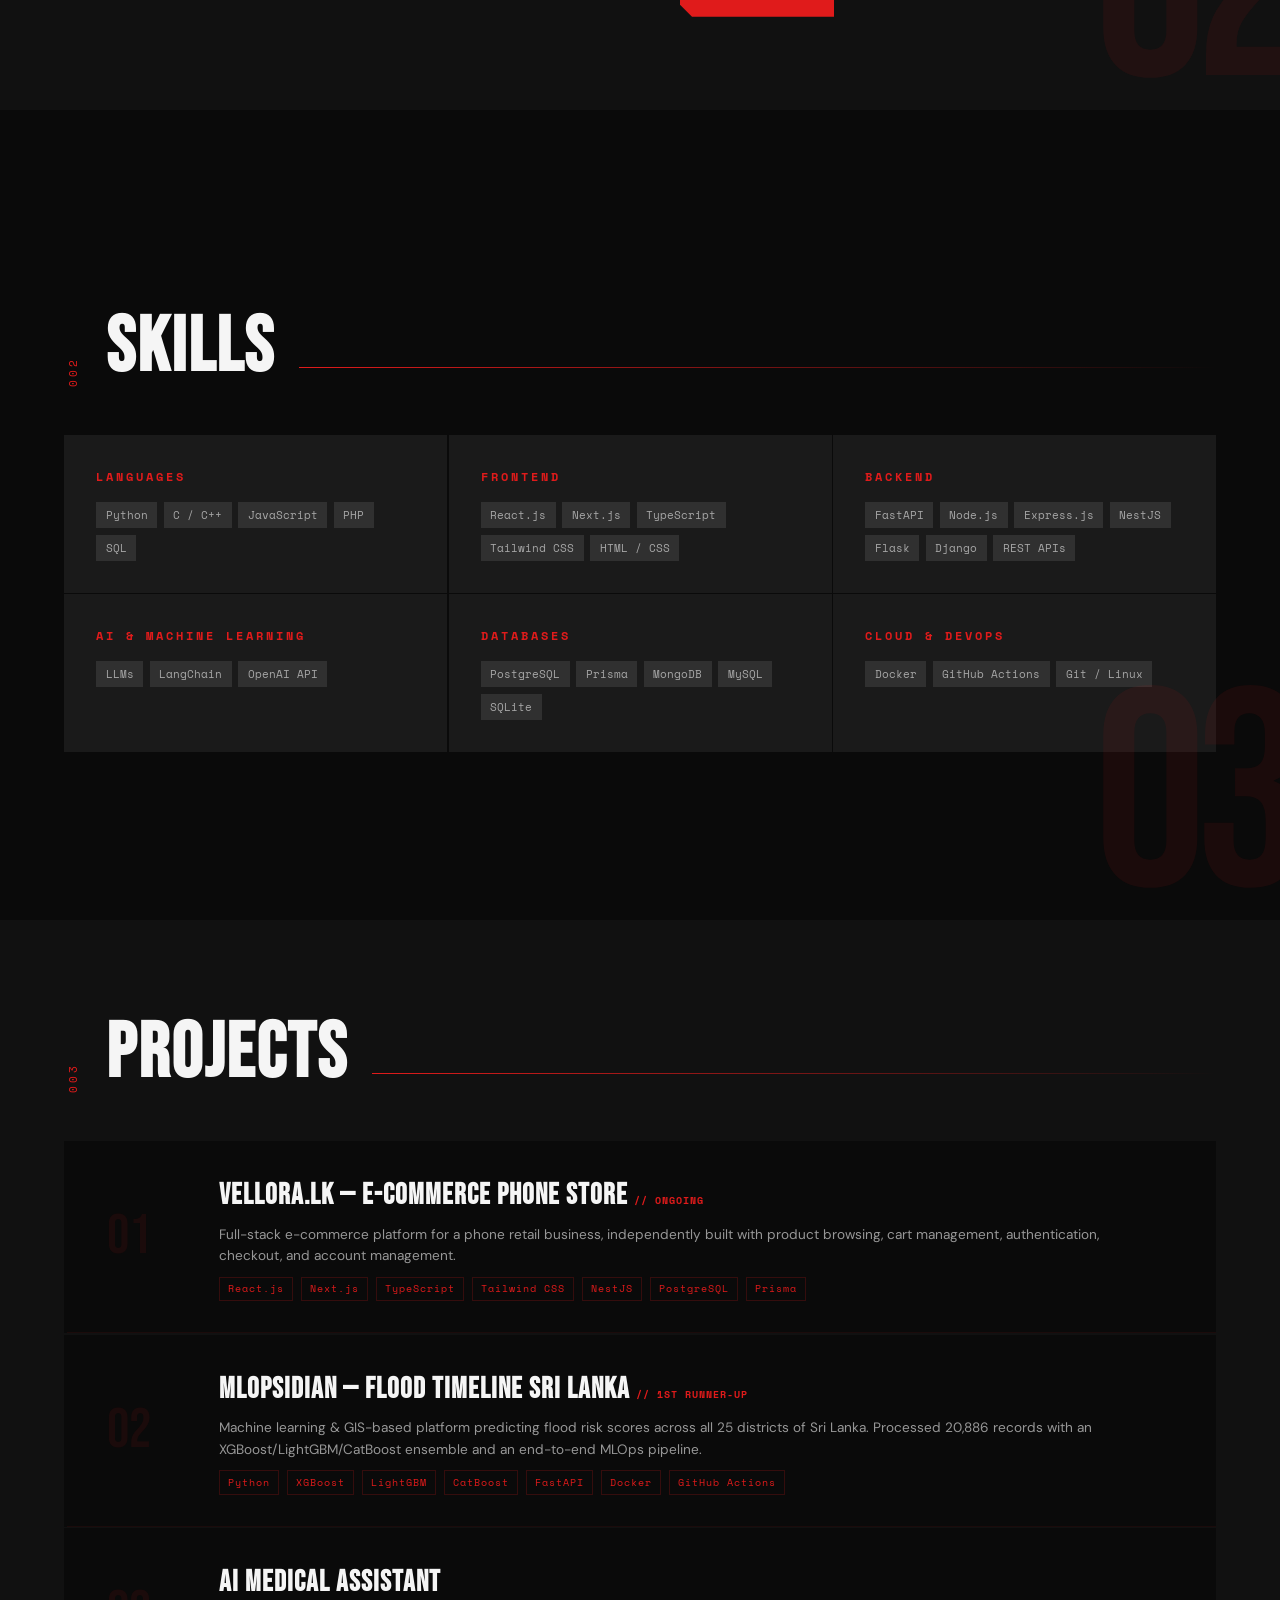
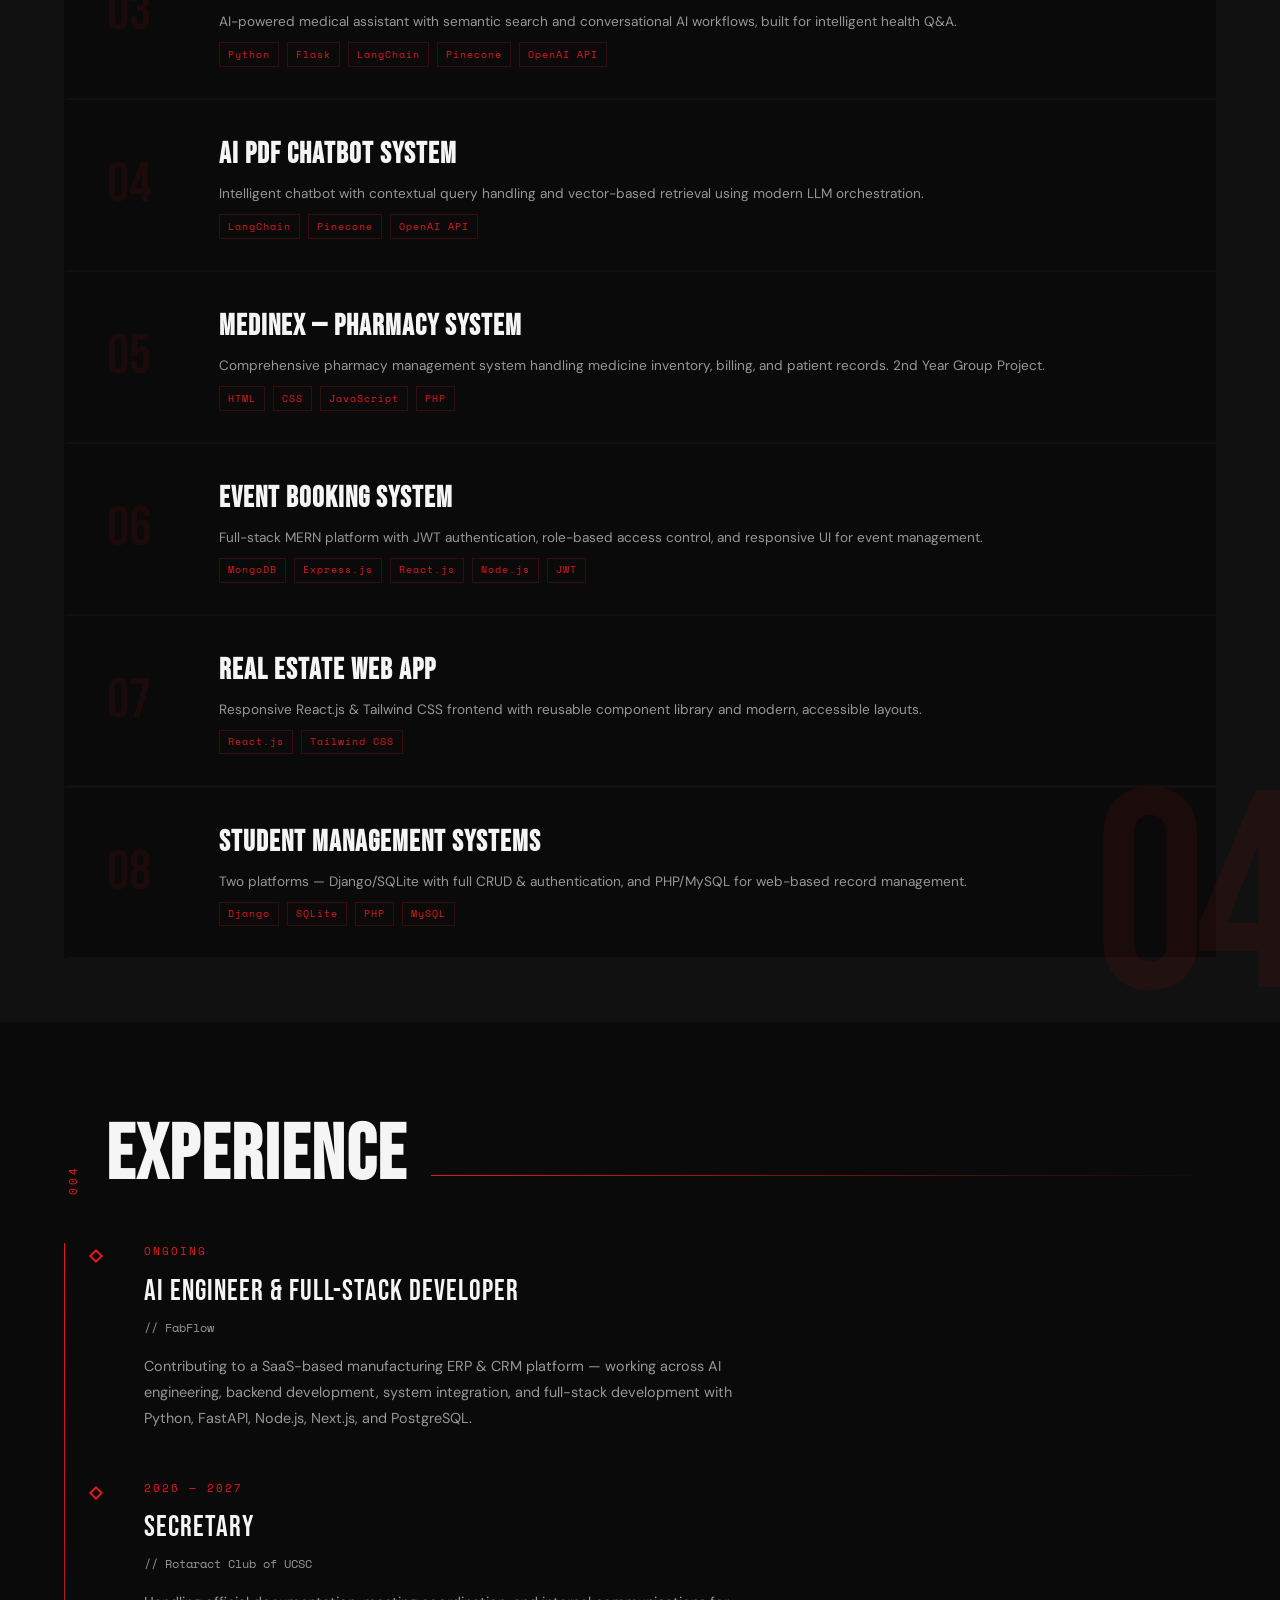
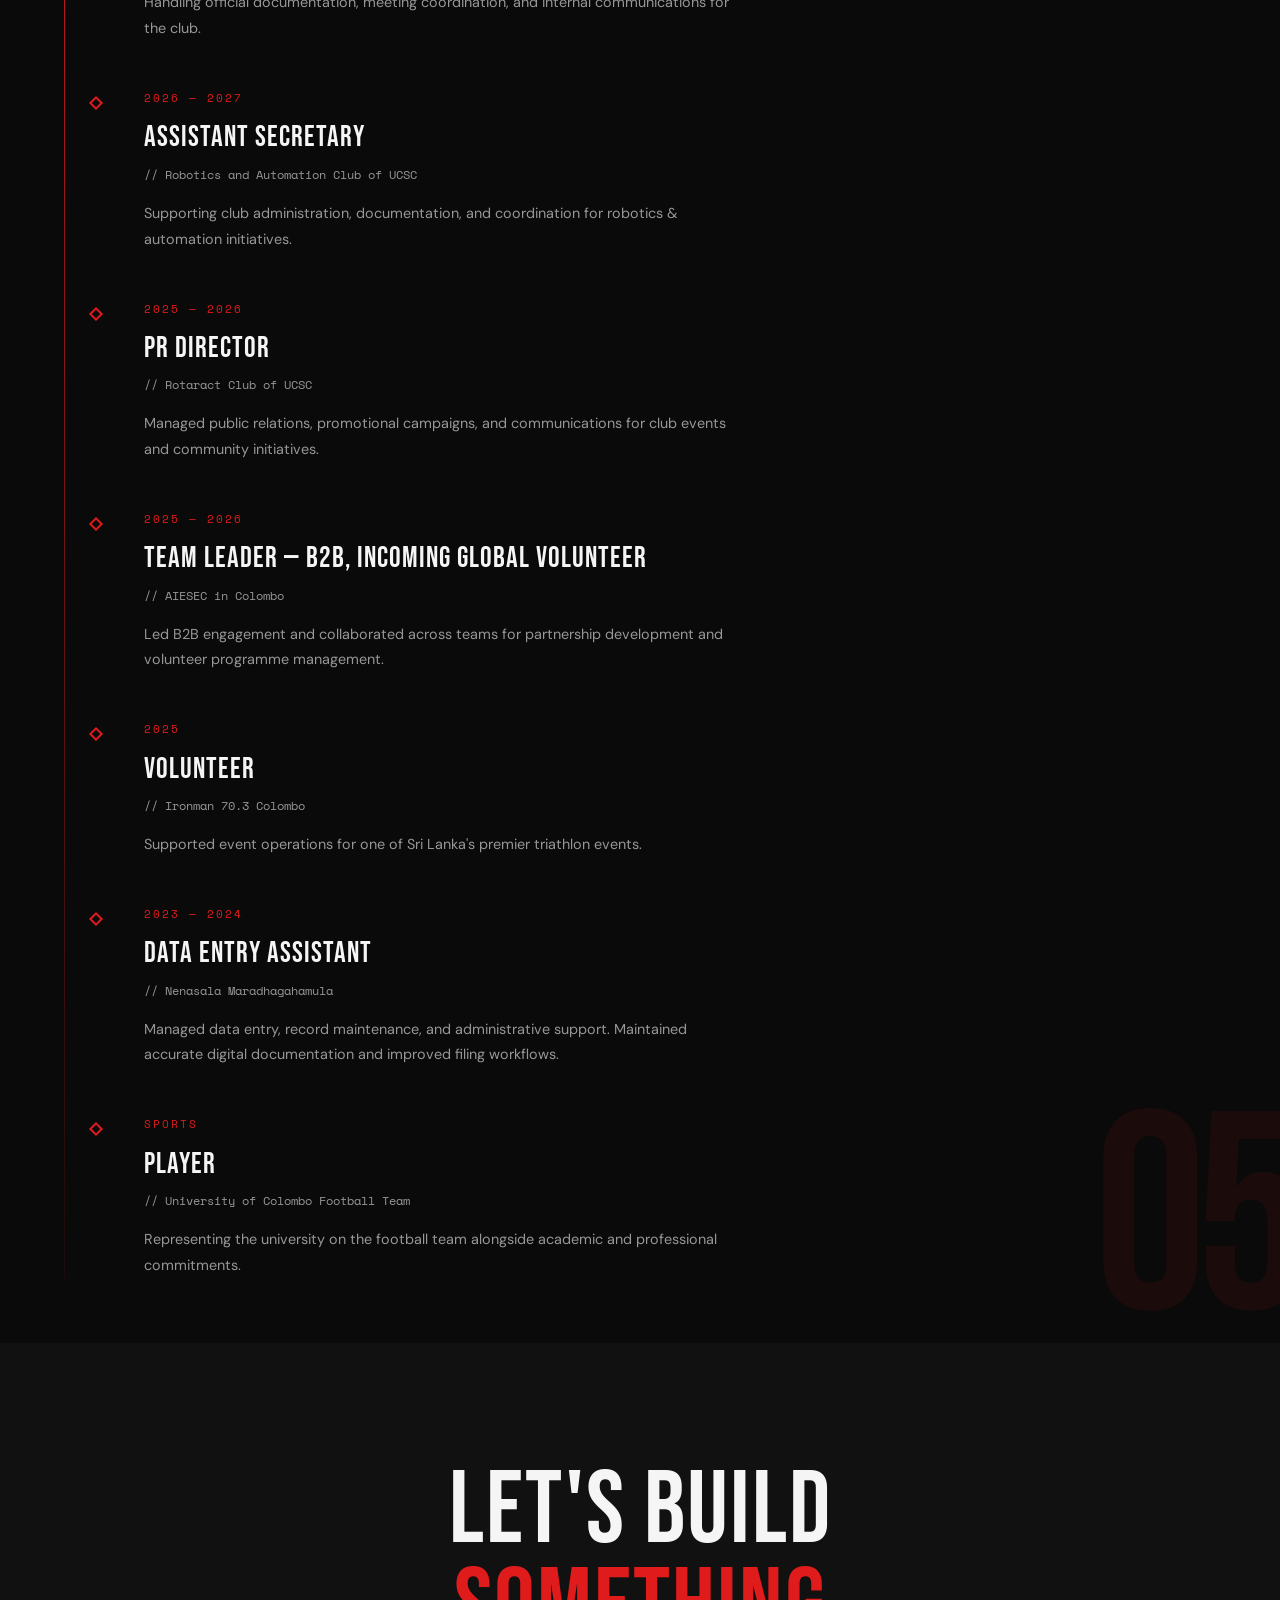
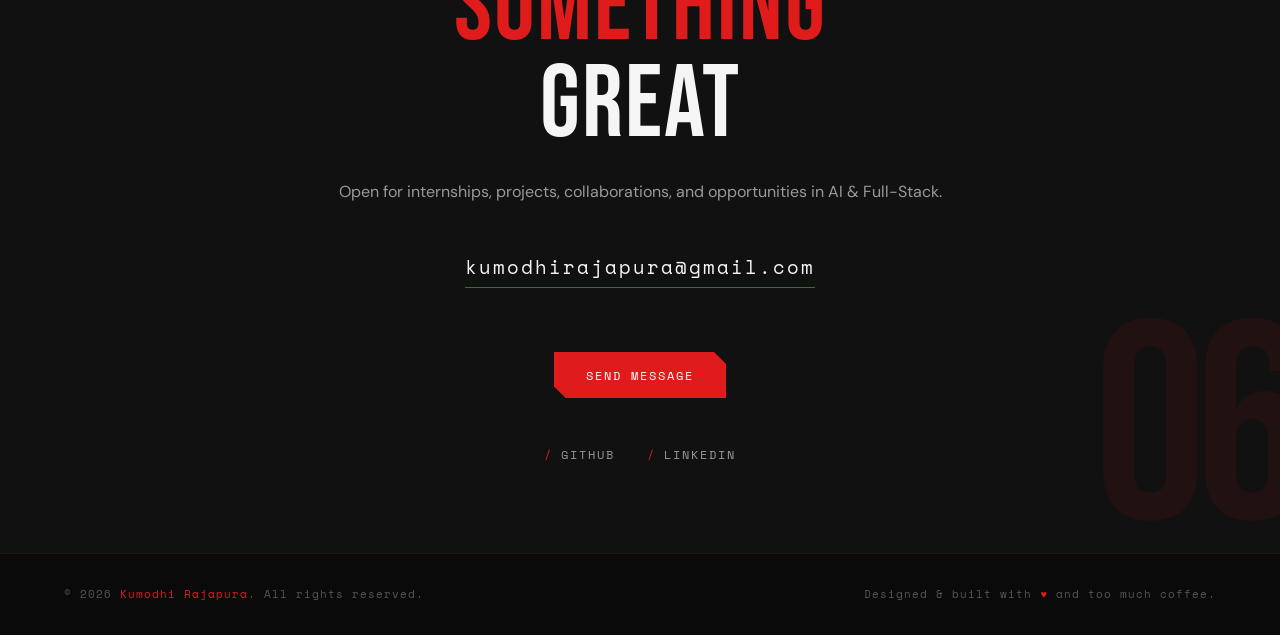
==== commit 2568b4cd: "Refine title and update skills section Updated title and modified hero tag description. Removed some" ====
--- a/index.html
+++ b/index.html
@@ -4,7 +4,7 @@
 <head>
   <meta charset="UTF-8">
   <meta name="viewport" content="width=device-width, initial-scale=1.0">
-  <title>Kumodhi Rajapura — Full Stack Developer</title>
+  <title>Kumodhi Rajapura</title>
   <link
     href="https://fonts.googleapis.com/css2?family=Space+Mono:ital,wght@0,400;0,700;1,400&family=Bebas+Neue&family=DM+Sans:wght@300;400;500&display=swap"
     rel="stylesheet">
@@ -68,7 +68,7 @@
         <div class="hero-name-line accent">RAJAPURA</div>
       </div>
 
-      <div class="hero-tag">CS Undergraduate @ UCSC <br> AI Engineer &amp; Full-Stack Developer | ML &amp; GIS
+      <div class="hero-tag">CS Undergraduate @ UCSC <br> AI Engineer &amp; Full-Stack Developer | ML
         Enthusiast | SaaS &amp; System Design Focused</div>
 
       <div class="hero-title">
@@ -198,7 +198,6 @@
           <h3>Languages</h3>
           <div class="skill-tags">
             <span class="skill-tag">Python</span>
-            <span class="skill-tag">Java</span>
             <span class="skill-tag">C / C++</span>
             <span class="skill-tag">JavaScript</span>
             <span class="skill-tag">PHP</span>
@@ -236,10 +235,6 @@
             <span class="skill-tag">LLMs</span>
             <span class="skill-tag">LangChain</span>
             <span class="skill-tag">OpenAI API</span>
-            <span class="skill-tag">Pinecone</span>
-            <span class="skill-tag">XGBoost</span>
-            <span class="skill-tag">LightGBM</span>
-            <span class="skill-tag">CatBoost</span>
           </div>
         </div>
         <div class="skill-card animate-in">
@@ -257,12 +252,8 @@
           <div class="skill-card-num"></div>
           <h3>Cloud &amp; DevOps</h3>
           <div class="skill-tags">
-            <span class="skill-tag">AWS</span>
             <span class="skill-tag">Docker</span>
             <span class="skill-tag">GitHub Actions</span>
-            <span class="skill-tag">CI/CD</span>
-            <span class="skill-tag">Vercel</span>
-            <span class="skill-tag">Railway</span>
             <span class="skill-tag">Git / Linux</span>
           </div>
         </div>
--- a/styles.css
+++ b/styles.css
@@ -968,4 +968,4 @@
 @media (hover: none) and (pointer: coarse) {
   .cursor, .cursor-ring { display: none !important; }
   body { cursor: auto !important; }
-}+}
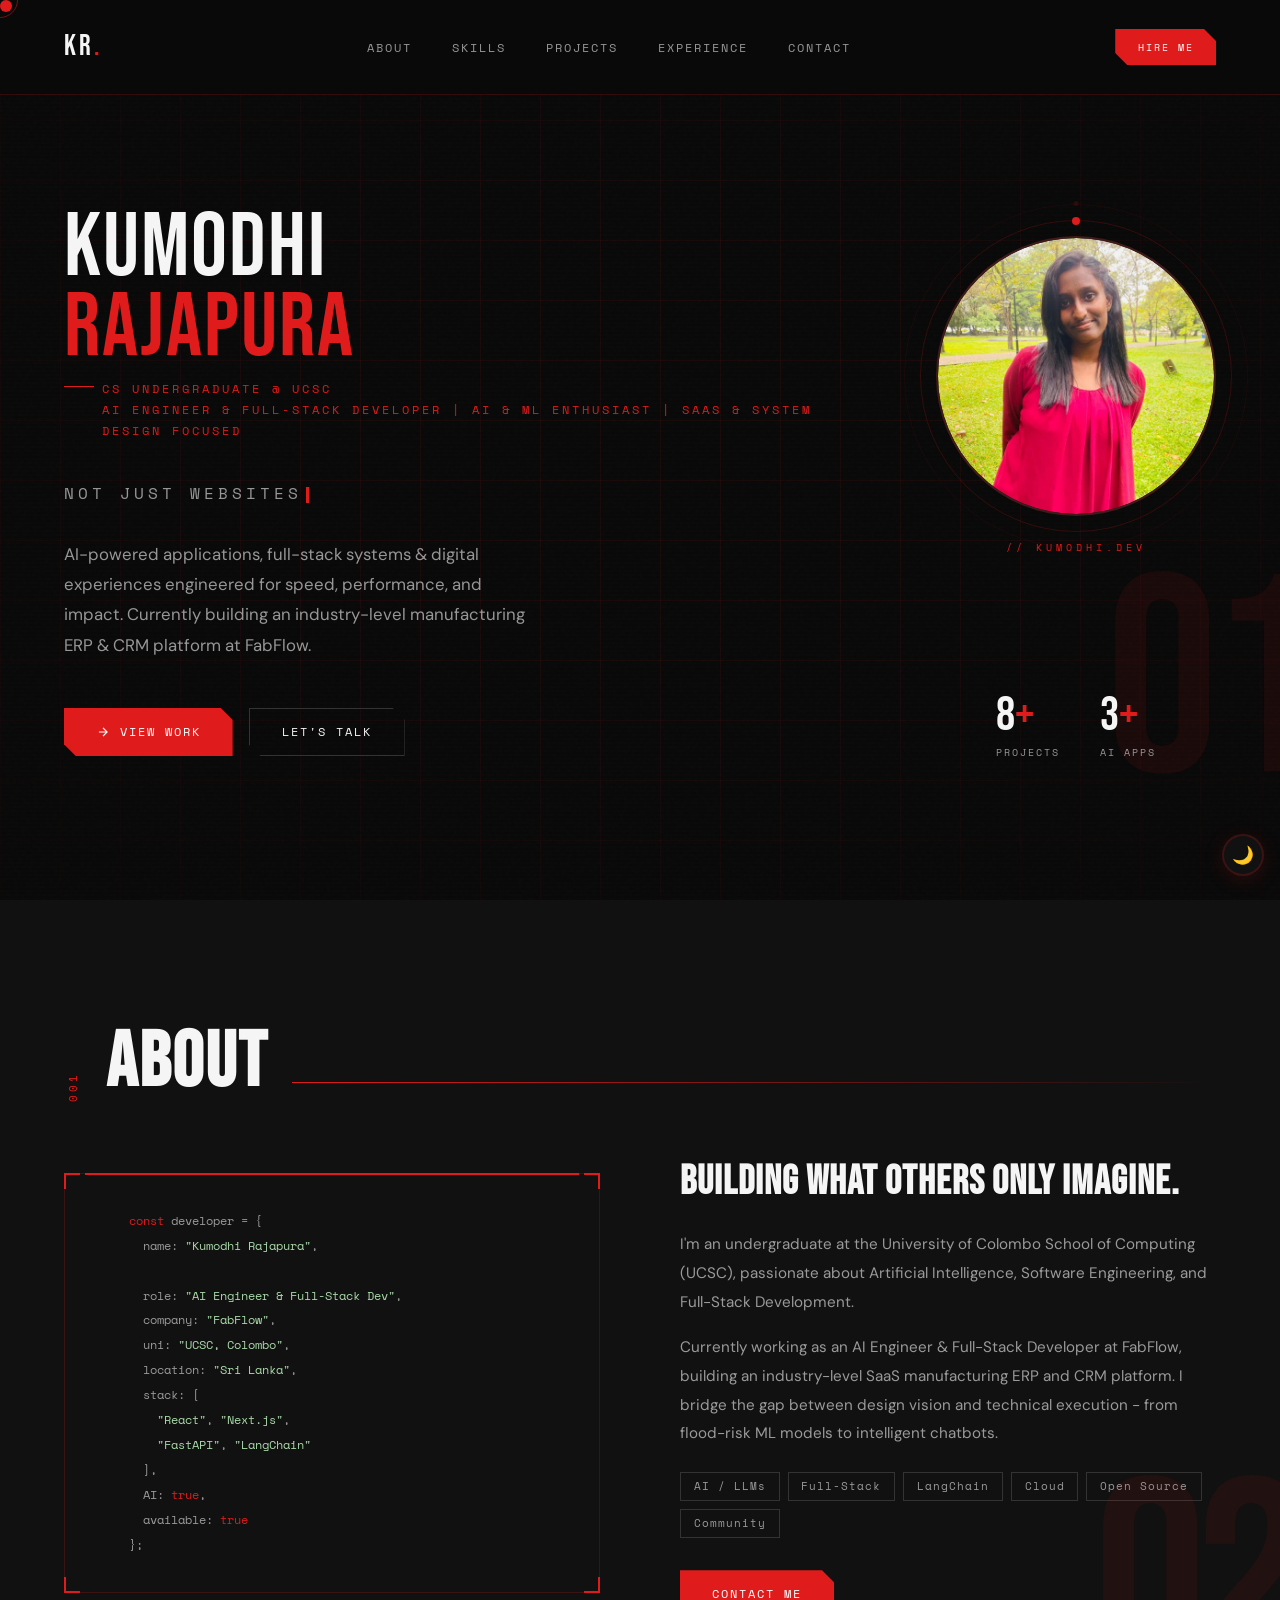
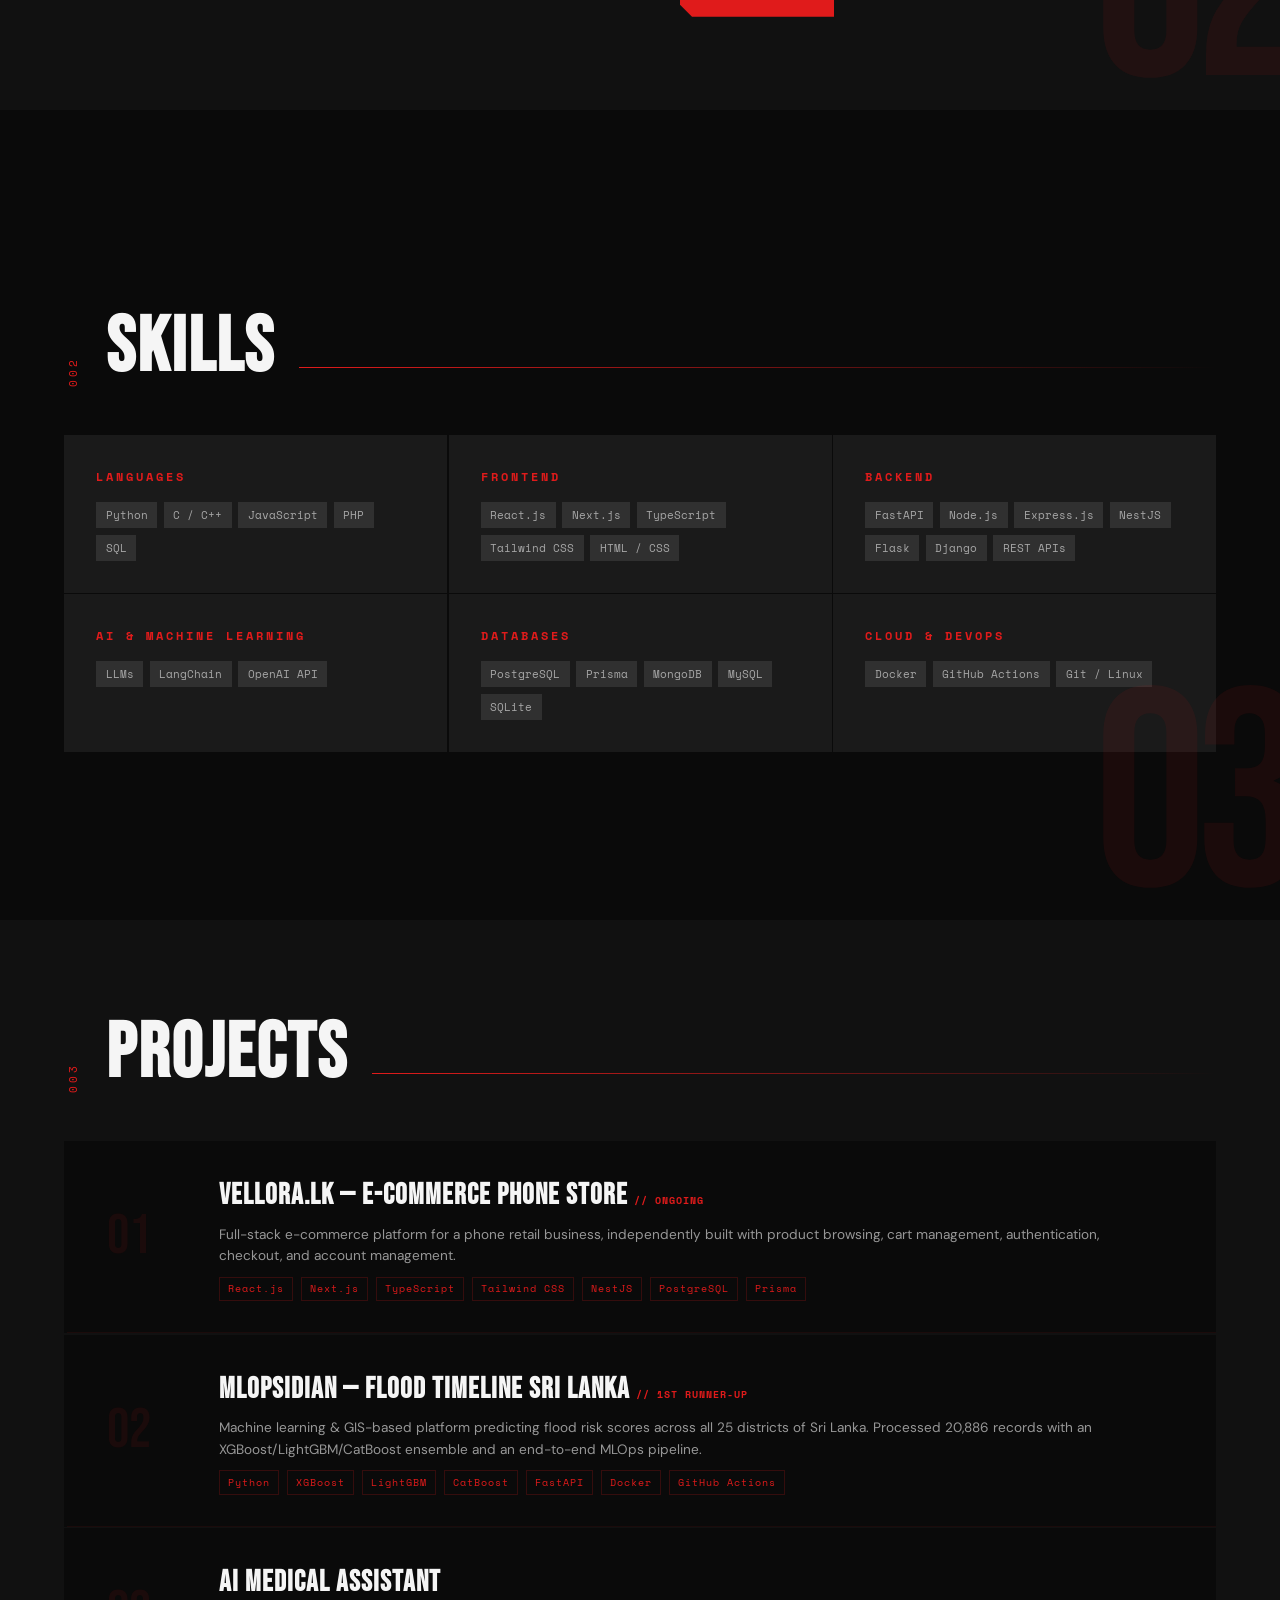
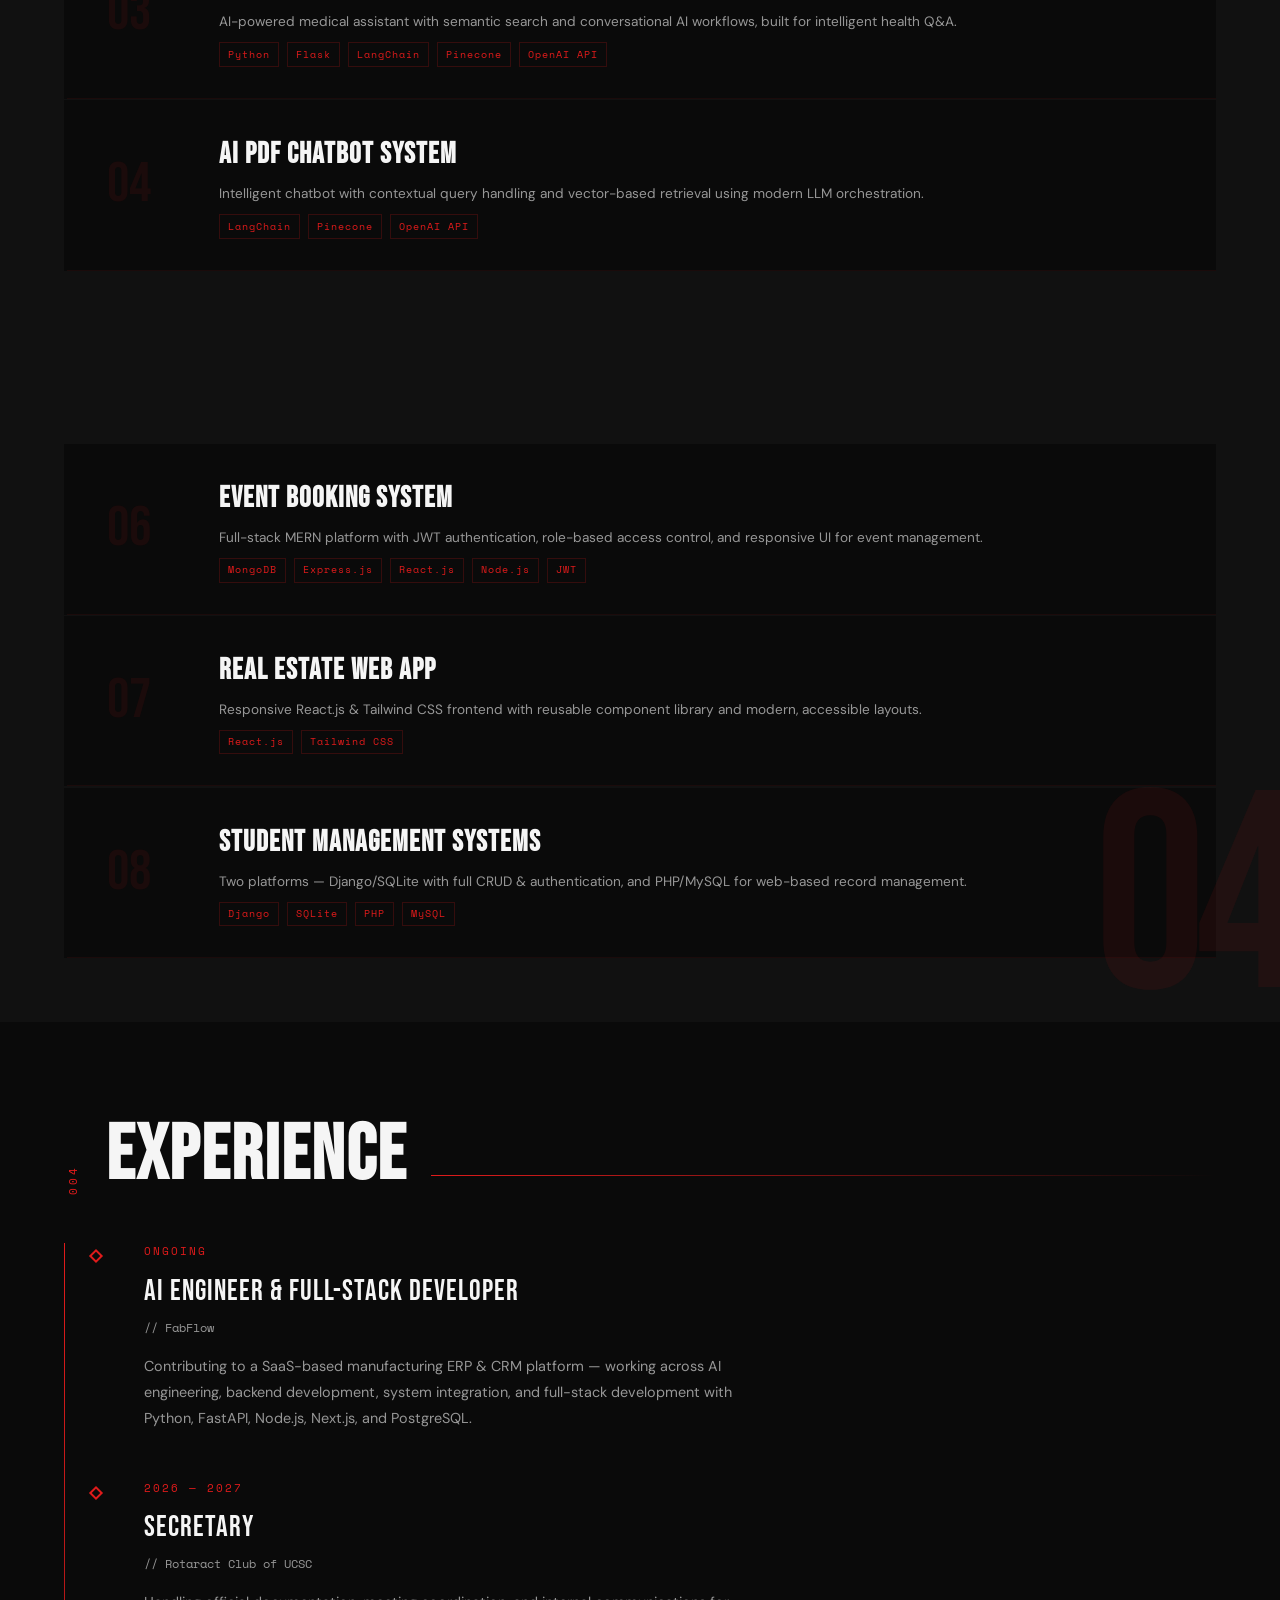
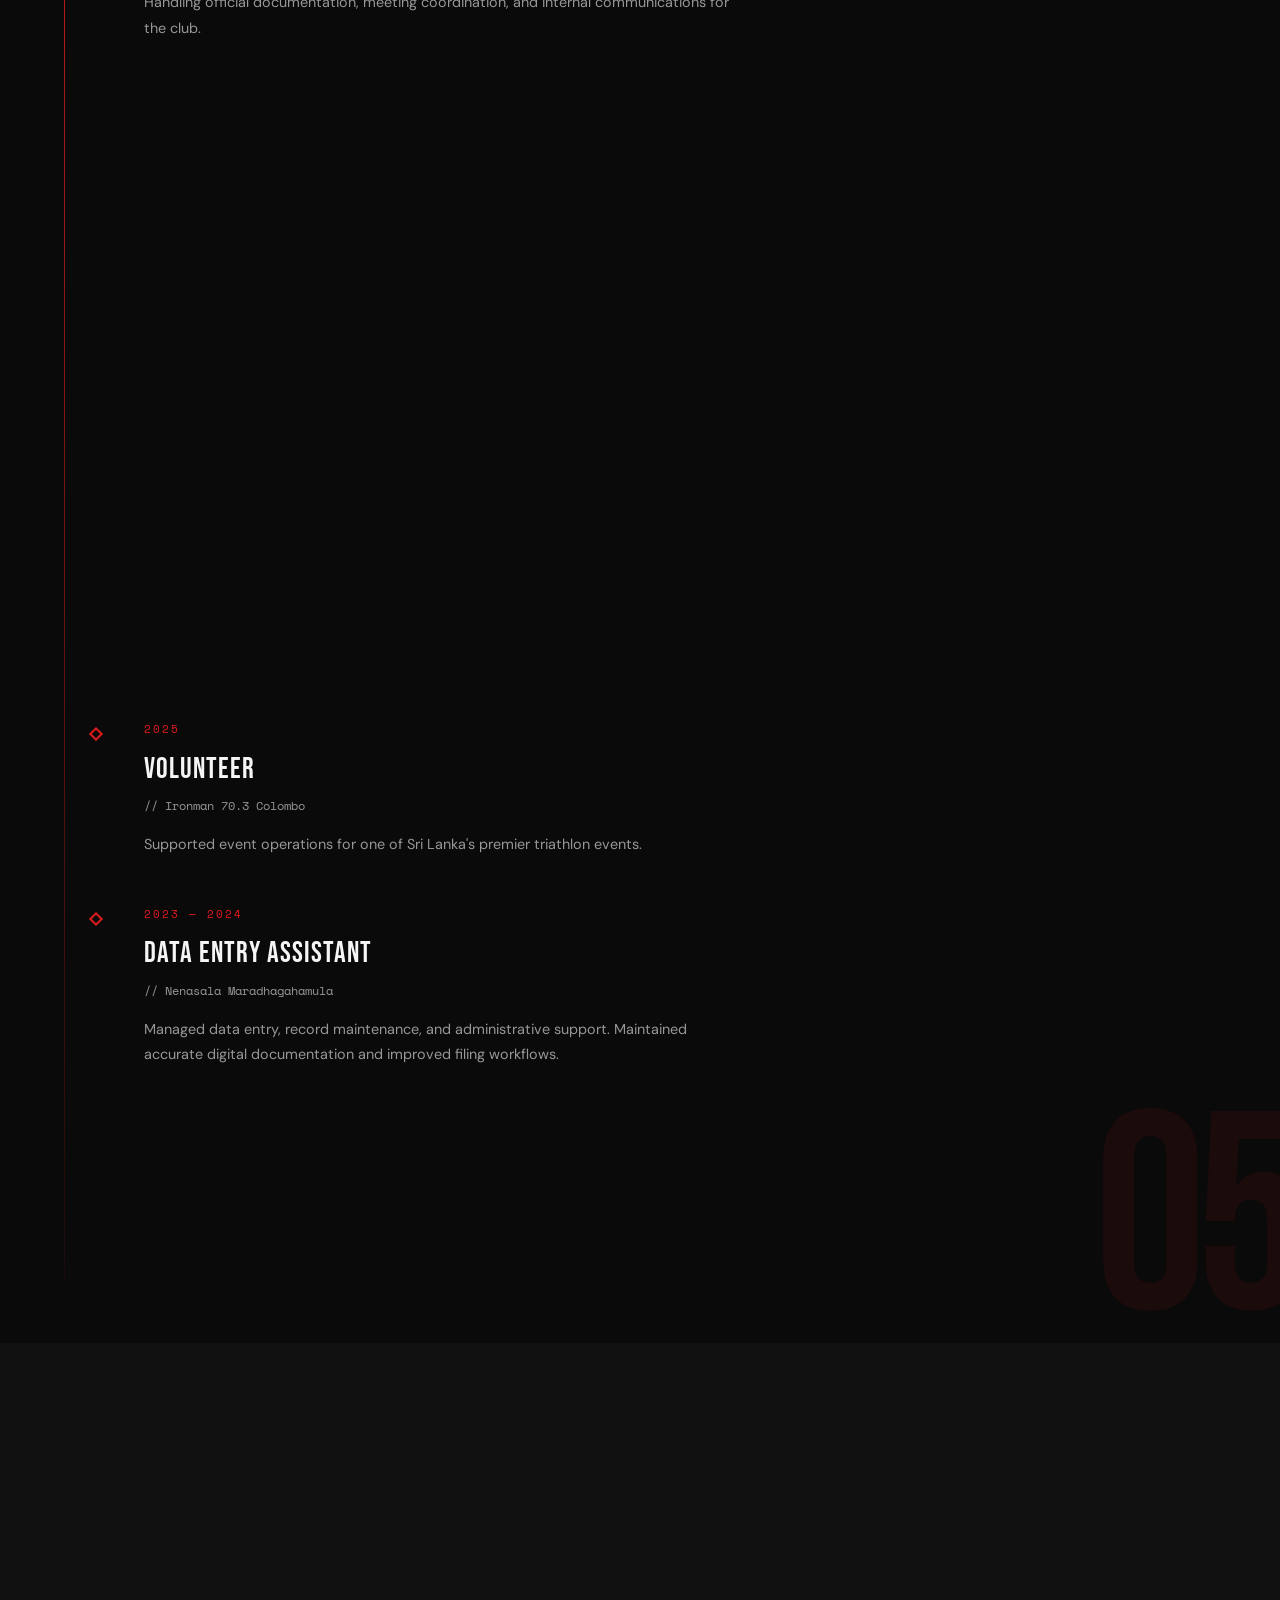
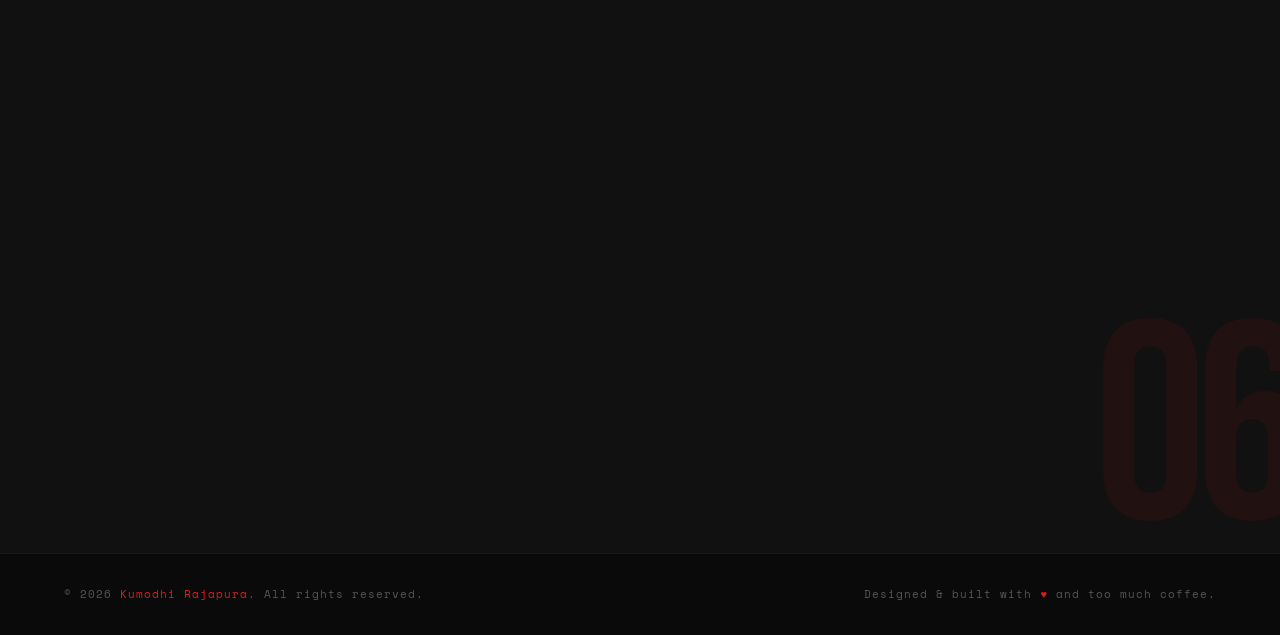
==== commit 8e7e3cf5: "Update index.html" ====
--- a/index.html
+++ b/index.html
@@ -68,7 +68,7 @@
         <div class="hero-name-line accent">RAJAPURA</div>
       </div>
 
-      <div class="hero-tag">CS Undergraduate @ UCSC <br> AI Engineer &amp; Full-Stack Developer | ML
+      <div class="hero-tag">CS Undergraduate @ UCSC <br> AI Engineer &amp; Full-Stack Developer | AI & ML
         Enthusiast | SaaS &amp; System Design Focused</div>
 
       <div class="hero-title">
@@ -98,10 +98,6 @@
       <div class="stat">
         <div class="stat-num">3<span>+</span></div>
         <div class="stat-label">AI Apps</div>
-      </div>
-      <div class="stat">
-        <div class="stat-num">1<span>st</span></div>
-        <div class="stat-label">Runner-Up</div>
       </div>
     </div>
 
@@ -166,7 +162,7 @@
           <p>I'm an undergraduate at the University of Colombo School of Computing (UCSC), passionate about Artificial
             Intelligence, Software Engineering, and Full-Stack Development.</p>
           <p>Currently working as an AI Engineer &amp; Full-Stack Developer at FabFlow, building an industry-level SaaS
-            manufacturing ERP and CRM platform. I bridge the gap between design vision and technical execution —
+            manufacturing ERP and CRM platform. I bridge the gap between design vision and technical execution -
             from flood-risk ML models to intelligent chatbots.</p>
           <div class="about-pills">
             <span class="pill">AI / LLMs</span>
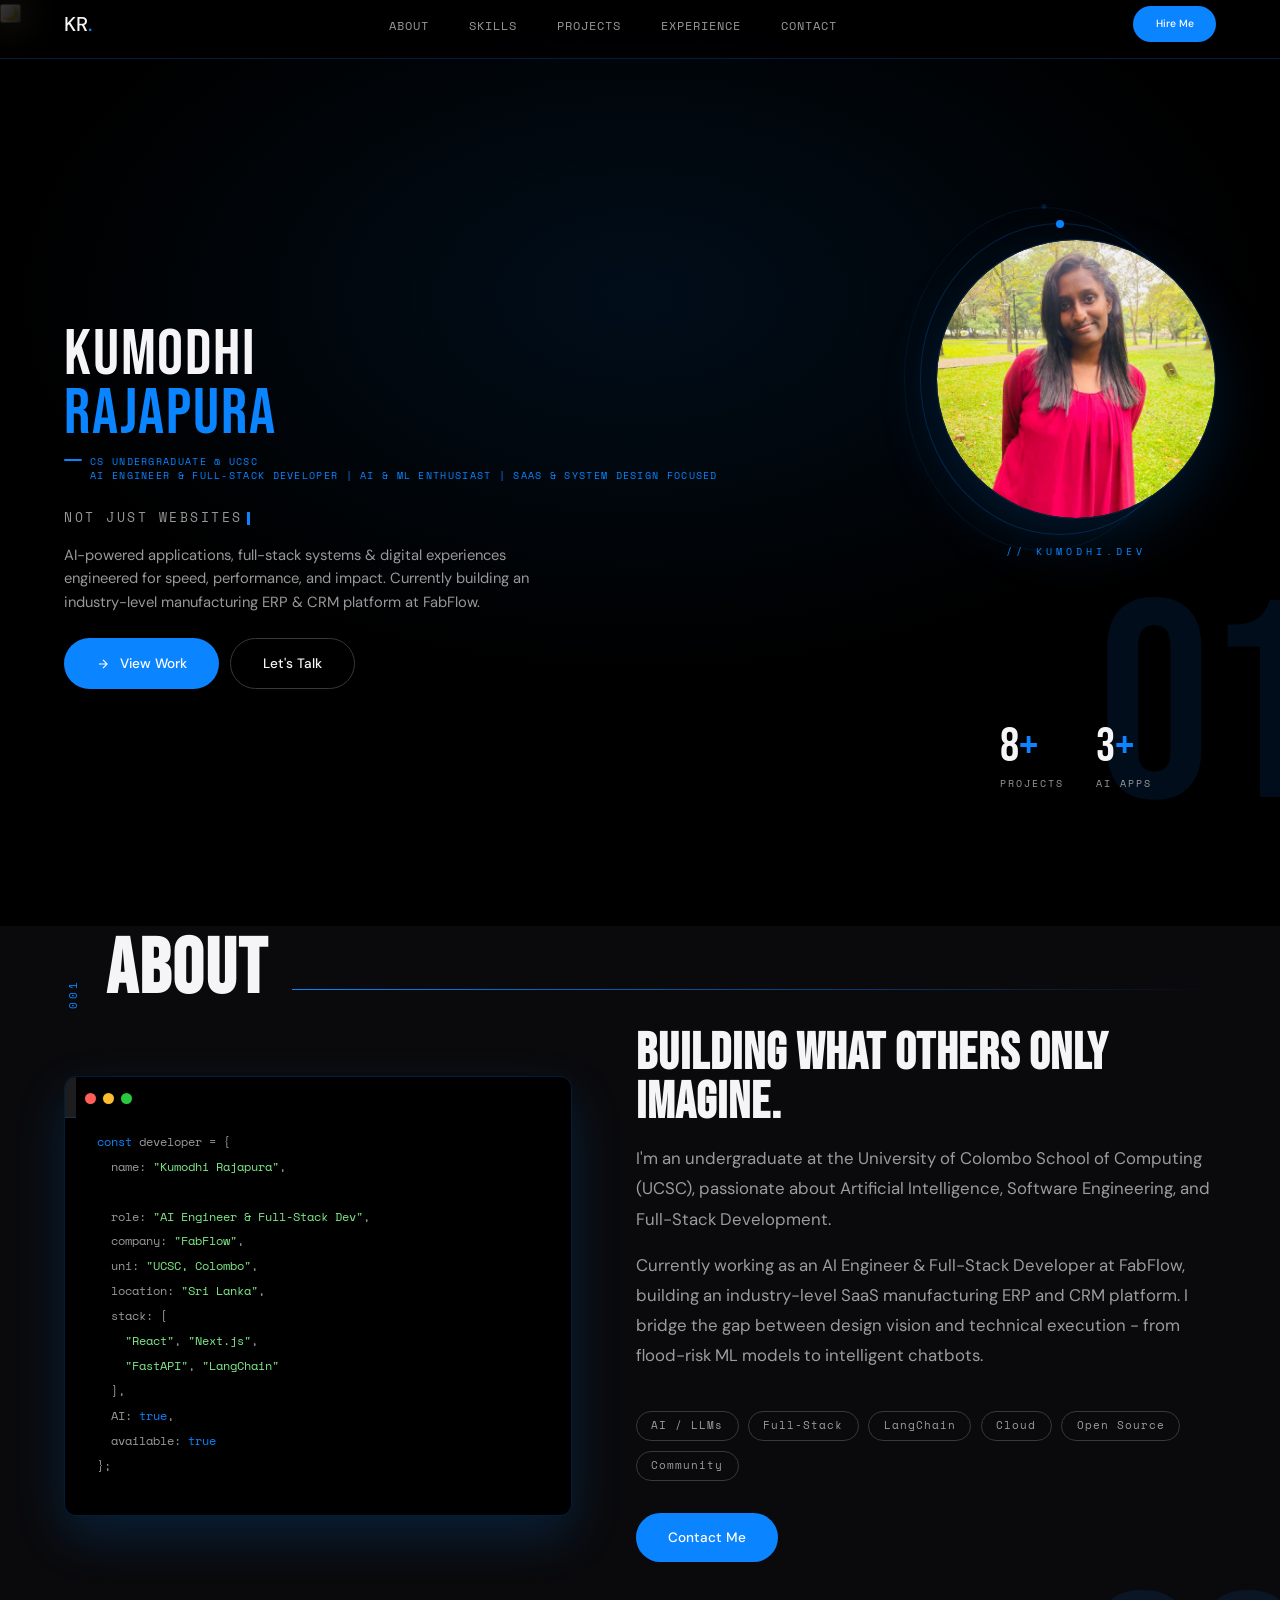
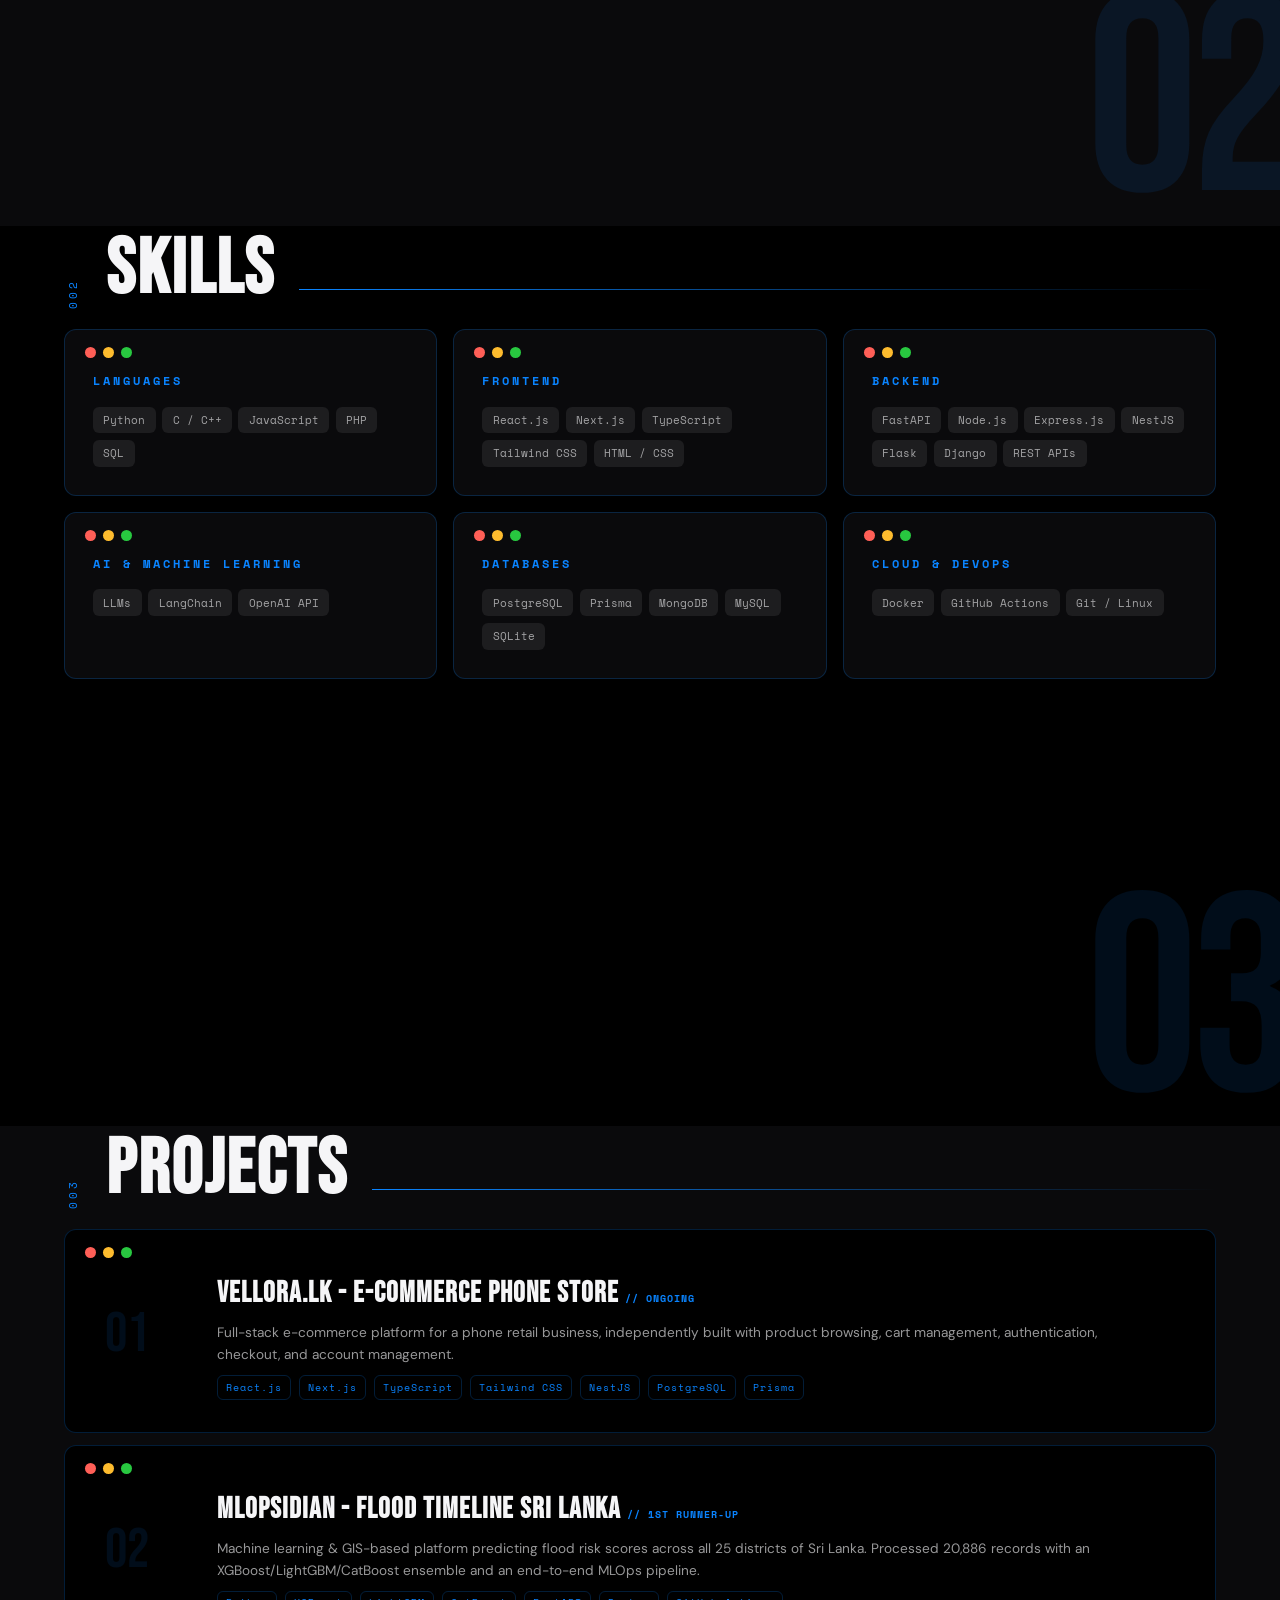
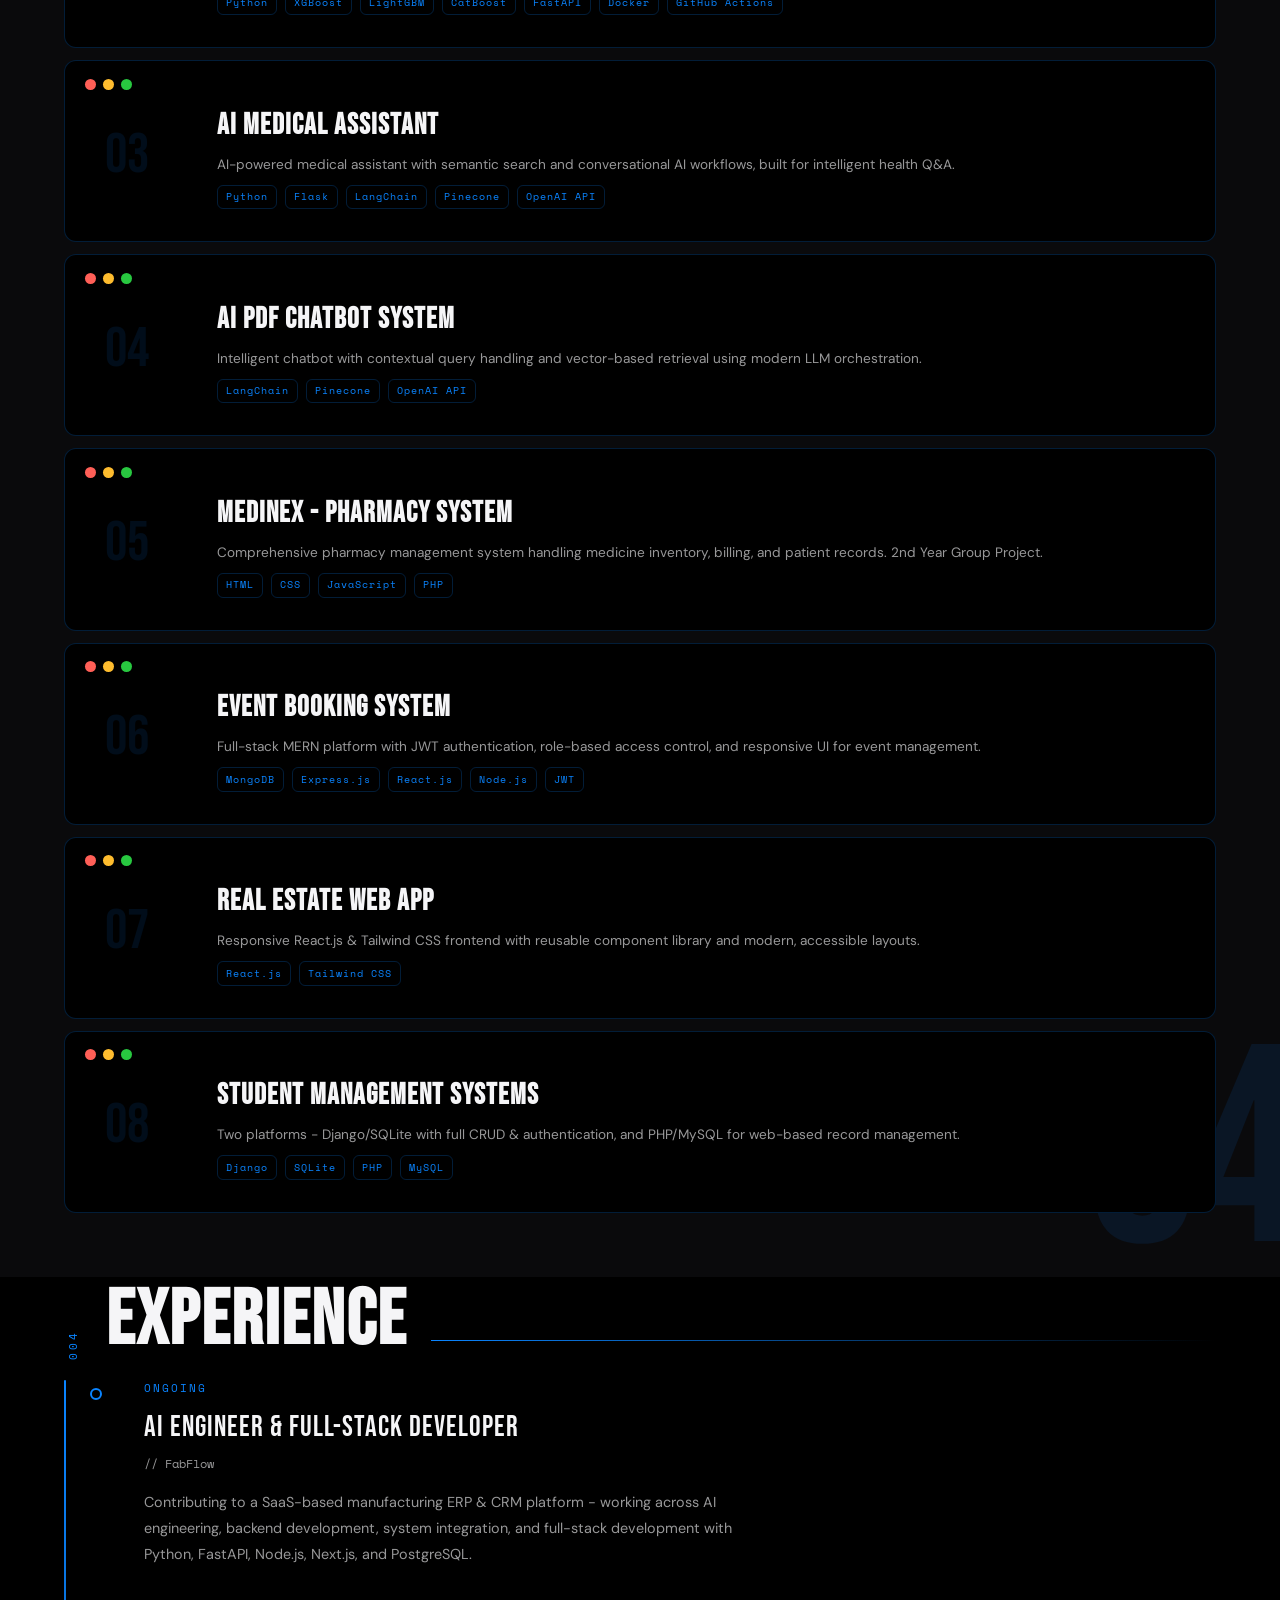
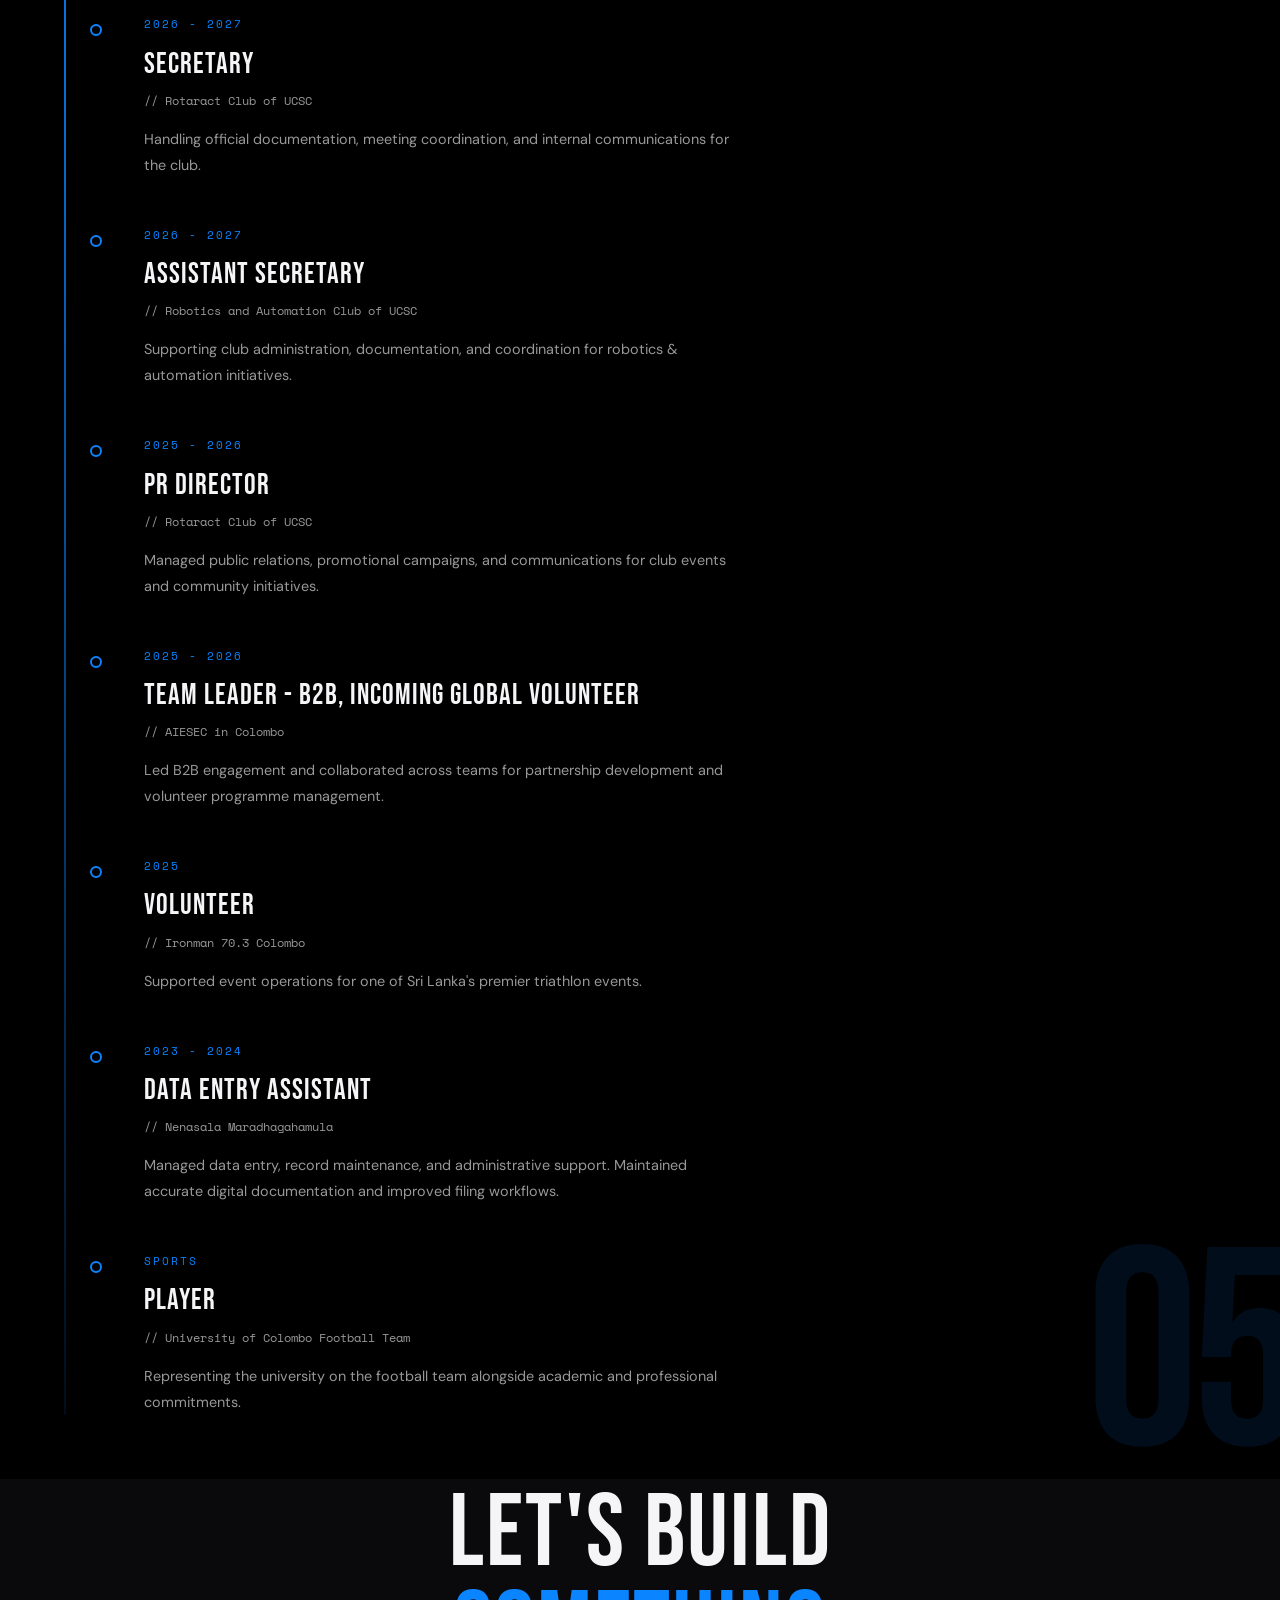
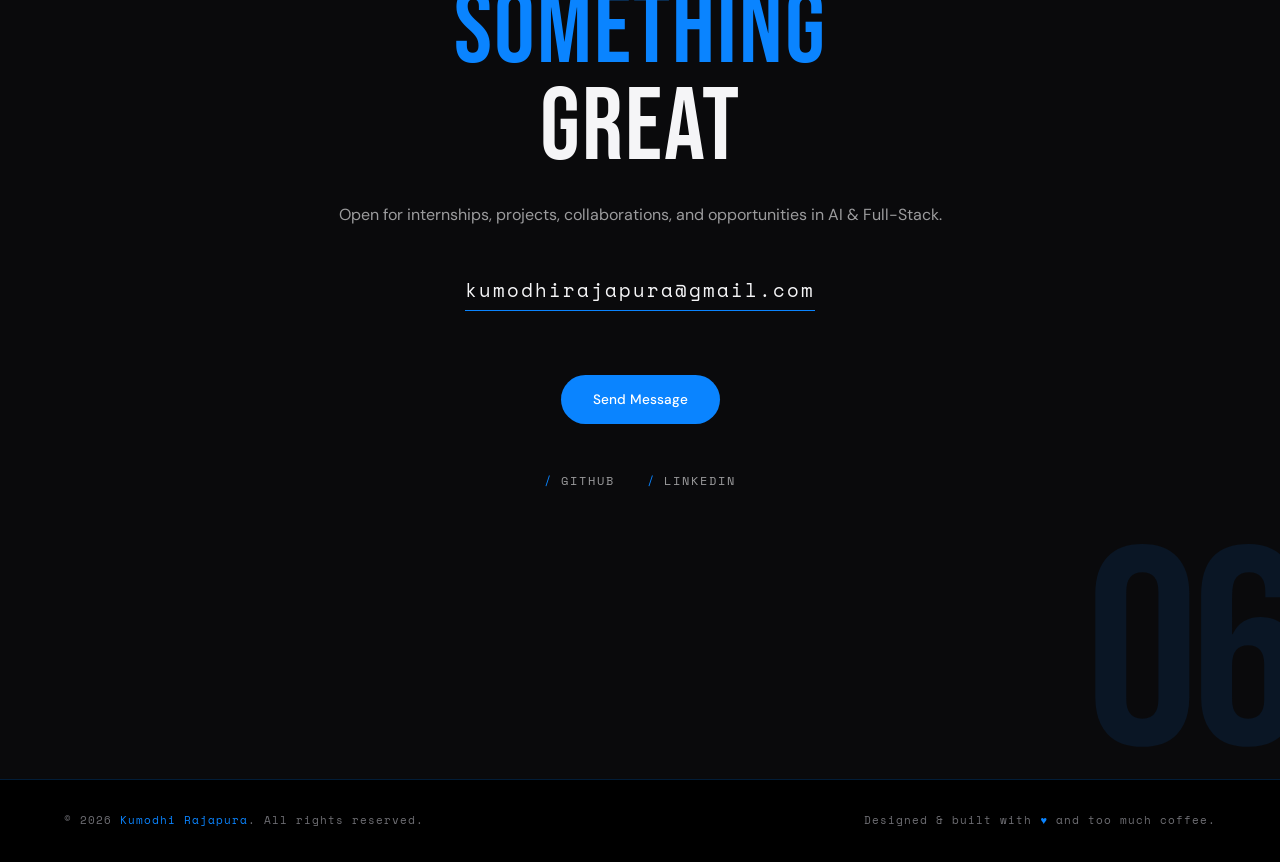
==== commit 1ebe33c3: "Fix portfolio navigation and section layout" ====
--- a/index.html
+++ b/index.html
@@ -19,7 +19,7 @@
   <button class="theme-toggle" id="themeToggle" title="Toggle day/night">🌙</button>
 
   <nav>
-    <div class="nav-logo">KR<span>.</span></div>
+    <a href="#hero" class="nav-logo">KR<span>.</span></a>
     <ul class="nav-links">
       <li><a href="#about">About</a></li>
       <li><a href="#skills">Skills</a></li>
@@ -269,7 +269,7 @@
         <div class="project-item animate-in">
           <div class="project-num">01</div>
           <div class="project-info">
-            <h3>Vellora.lk — E-Commerce Phone Store <span style="color:var(--accent);font-family:'Space Mono',monospace;font-size:0.65rem;letter-spacing:1px;">// ONGOING</span></h3>
+            <h3>Vellora.lk - E-Commerce Phone Store <span style="color:var(--accent);font-family:'Space Mono',monospace;font-size:0.65rem;letter-spacing:1px;">// ONGOING</span></h3>
             <p>Full-stack e-commerce platform for a phone retail business, independently built with product browsing,
               cart management, authentication, checkout, and account management.</p>
             <div class="project-techs">
@@ -287,7 +287,7 @@
         <div class="project-item animate-in">
           <div class="project-num">02</div>
           <div class="project-info">
-            <h3>MLOpsidian — Flood Timeline Sri Lanka <span style="color:var(--accent);font-family:'Space Mono',monospace;font-size:0.65rem;letter-spacing:1px;">// 1ST RUNNER-UP</span></h3>
+            <h3>MLOpsidian - Flood Timeline Sri Lanka <span style="color:var(--accent);font-family:'Space Mono',monospace;font-size:0.65rem;letter-spacing:1px;">// 1ST RUNNER-UP</span></h3>
             <p>Machine learning &amp; GIS-based platform predicting flood risk scores across all 25 districts of Sri
               Lanka. Processed 20,886 records with an XGBoost/LightGBM/CatBoost ensemble and an end-to-end MLOps
               pipeline.</p>
@@ -336,7 +336,7 @@
         <div class="project-item animate-in">
           <div class="project-num">05</div>
           <div class="project-info">
-            <h3>Medinex — Pharmacy System</h3>
+            <h3>Medinex - Pharmacy System</h3>
             <p>Comprehensive pharmacy management system handling medicine inventory, billing, and patient records. 2nd
               Year Group Project.</p>
             <div class="project-techs">
@@ -381,7 +381,7 @@
           <div class="project-num">08</div>
           <div class="project-info">
             <h3>Student Management Systems</h3>
-            <p>Two platforms — Django/SQLite with full CRUD &amp; authentication, and PHP/MySQL for web-based record
+            <p>Two platforms - Django/SQLite with full CRUD &amp; authentication, and PHP/MySQL for web-based record
               management.</p>
             <div class="project-techs">
               <span class="project-tech">Django</span>
@@ -409,34 +409,34 @@
           <div class="exp-year">Ongoing</div>
           <div class="exp-role">AI Engineer &amp; Full-Stack Developer</div>
           <div class="exp-company">// FabFlow</div>
-          <p class="exp-desc">Contributing to a SaaS-based manufacturing ERP &amp; CRM platform — working across AI
+          <p class="exp-desc">Contributing to a SaaS-based manufacturing ERP &amp; CRM platform - working across AI
             engineering, backend development, system integration, and full-stack development with Python, FastAPI,
             Node.js, Next.js, and PostgreSQL.</p>
         </div>
         <div class="exp-item animate-in">
-          <div class="exp-year">2026 — 2027</div>
+          <div class="exp-year">2026 - 2027</div>
           <div class="exp-role">Secretary</div>
           <div class="exp-company">// Rotaract Club of UCSC</div>
           <p class="exp-desc">Handling official documentation, meeting coordination, and internal communications for the
             club.</p>
         </div>
         <div class="exp-item animate-in">
-          <div class="exp-year">2026 — 2027</div>
+          <div class="exp-year">2026 - 2027</div>
           <div class="exp-role">Assistant Secretary</div>
           <div class="exp-company">// Robotics and Automation Club of UCSC</div>
           <p class="exp-desc">Supporting club administration, documentation, and coordination for robotics &amp;
             automation initiatives.</p>
         </div>
         <div class="exp-item animate-in">
-          <div class="exp-year">2025 — 2026</div>
+          <div class="exp-year">2025 - 2026</div>
           <div class="exp-role">PR Director</div>
           <div class="exp-company">// Rotaract Club of UCSC</div>
           <p class="exp-desc">Managed public relations, promotional campaigns, and communications for club events and
             community initiatives.</p>
         </div>
         <div class="exp-item animate-in">
-          <div class="exp-year">2025 — 2026</div>
-          <div class="exp-role">Team Leader — B2B, Incoming Global Volunteer</div>
+          <div class="exp-year">2025 - 2026</div>
+          <div class="exp-role">Team Leader - B2B, Incoming Global Volunteer</div>
           <div class="exp-company">// AIESEC in Colombo</div>
           <p class="exp-desc">Led B2B engagement and collaborated across teams for partnership development and volunteer
             programme management.</p>
@@ -448,7 +448,7 @@
           <p class="exp-desc">Supported event operations for one of Sri Lanka's premier triathlon events.</p>
         </div>
         <div class="exp-item animate-in">
-          <div class="exp-year">2023 — 2024</div>
+          <div class="exp-year">2023 - 2024</div>
           <div class="exp-role">Data Entry Assistant</div>
           <div class="exp-company">// Nenasala Maradhagahamula</div>
           <p class="exp-desc">Managed data entry, record maintenance, and administrative support. Maintained accurate
@@ -545,6 +545,26 @@
     const sections = document.querySelectorAll('section[id]');
     const navLinks = document.querySelectorAll('.nav-links a');
 
+    function scrollToSection(targetId) {
+      const target = document.querySelector(targetId);
+      if (!target) return;
+      const nav = document.querySelector('nav');
+      const navHeight = nav ? nav.offsetHeight : 80;
+      const header = target.querySelector('.section-header') || target;
+      const top = header.getBoundingClientRect().top + window.scrollY - navHeight - 12;
+      window.scrollTo({ top, behavior: 'smooth', block: 'start' });
+    }
+
+    navLinks.forEach(link => {
+      link.addEventListener('click', (event) => {
+        const href = link.getAttribute('href');
+        if (!href || !href.startsWith('#')) return;
+        const targetId = href;
+        event.preventDefault();
+        scrollToSection(targetId);
+      });
+    });
+
     window.addEventListener('scroll', () => {
       let current = '';
       sections.forEach(s => {
@@ -573,10 +593,7 @@
           mobileMenu.classList.remove('open');
           document.body.style.overflow = '';
           setTimeout(() => {
-            const target = document.querySelector(href);
-            if (target) {
-              target.scrollIntoView({ behavior: 'smooth', block: 'start' });
-            }
+            scrollToSection(href);
           }, 380);
         } else {
           hamburger.classList.remove('open');
--- a/styles.css
+++ b/styles.css
@@ -1,227 +1,216 @@
 *, *::before, *::after { box-sizing: border-box; margin: 0; padding: 0; }
 
+:root {
+  --page-max: 1400px;
+  --hero-max: 1400px;
+}
+
 [data-theme="night"] {
-  --bg:          #0A0A0A;
-  --bg-2:        #111111;
-  --bg-3:        #1A1A1A;
-  --bg-4:        #222222;
-  --gray:        #333333;
-  --gray-light:  #555555;
-  --text:        #F5F5F5;
-  --text-muted:  rgba(245,245,245,0.6);
-  --text-dim:    rgba(245,245,245,0.1);
-  --accent:      #E01B1B;
-  --accent-dark: #A31010;
-  --accent-glow: rgba(224,27,27,0.15);
-  --accent-muted:rgba(224,27,27,0.08);
-  --nav-bg:      rgba(10,10,10,0.88);
-  --code-str:    #A8D8A8;
-  --code-num:    #F5A623;
-  --code-comment:#555;
-  --border:      rgba(224,27,27,0.2);
-  --shadow:      rgba(224,27,27,0.15);
+  --bg: #000000;
+  --bg-2: #0A0A0C;
+  --bg-3: #141416;
+  --bg-4: #1D1D1F;
+  --gray: #38383A;
+  --gray-light: #6E6E73;
+  --text: #F5F5F7;
+  --text-muted: rgba(245,245,247,0.62);
+  --text-dim: rgba(245,245,247,0.08);
+  --accent: #0A84FF;
+  --accent-dark: #0060DF;
+  --accent-glow: rgba(10,132,255,0.18);
+  --accent-muted: rgba(10,132,255,0.10);
+  --nav-bg: rgba(0,0,0,0.72);
+  --code-str: #7EE787;
+  --code-num: #FFB454;
+  --code-comment: #6E6E73;
+  --border: rgba(10,132,255,0.22);
+  --shadow: rgba(10,132,255,0.18);
+  --titlebar: #1D1D1F;
 }
 
 [data-theme="day"] {
-  --bg:          #FAF7F2;
-  --bg-2:        #F2EDE5;
-  --bg-3:        #E8E1D6;
-  --bg-4:        #DDD6CA;
-  --gray:        #B8B0A6;
-  --gray-light:  #8A8480;
-  --text:        #1A1714;
-  --text-muted:  rgba(26,23,20,0.65);
-  --text-dim:    rgba(26,23,20,0.08);
-  --accent:      #C44B1A;
-  --accent-dark: #9A3612;
-  --accent-glow: rgba(196,75,26,0.12);
-  --accent-muted:rgba(196,75,26,0.06);
-  --nav-bg:      rgba(250,247,242,0.92);
-  --code-str:    #3A7A3A;
-  --code-num:    #B87A10;
-  --code-comment:#9A9590;
-  --border:      rgba(196,75,26,0.22);
-  --shadow:      rgba(196,75,26,0.12);
+  --bg: #FFFFFF;
+  --bg-2: #F5F5F7;
+  --bg-3: #EDEDED;
+  --bg-4: #E3E3E3;
+  --gray: #D2D2D7;
+  --gray-light: #86868B;
+  --text: #1D1D1F;
+  --text-muted: rgba(29,29,31,0.62);
+  --text-dim: rgba(29,29,31,0.06);
+  --accent: #0071E3;
+  --accent-dark: #0058B0;
+  --accent-glow: rgba(0,113,227,0.16);
+  --accent-muted: rgba(0,113,227,0.08);
+  --nav-bg: rgba(255,255,255,0.8);
+  --code-str: #1F7A3D;
+  --code-num: #A85D00;
+  --code-comment: #86868B;
+  --border: rgba(0,113,227,0.18);
+  --shadow: rgba(0,113,227,0.12);
+  --titlebar: #E8E8EA;
 }
 
 html {
   scroll-behavior: smooth;
-  scroll-padding-top: 70px;
+  scroll-padding-top: 72px;
+  width: 100%;
+  max-width: 100%;
+  min-width: 0;
+  overflow-x: clip;
+  overscroll-behavior-x: none;
+  scrollbar-width: thin;
+  scrollbar-color: var(--gray-light) var(--bg);
 }
 
 body {
+  width: 100%;
+  max-width: 100%;
+  min-width: 0;
+  min-height: 100vh;
   background: var(--bg);
   color: var(--text);
-  font-family: 'DM Sans', sans-serif;
+  font-family: 'DM Sans', -apple-system, BlinkMacSystemFont, 'Helvetica Neue', Arial, sans-serif;
+  font-weight: 400;
   font-size: 16px;
   line-height: 1.6;
-  overflow-x: hidden;
-  cursor: none;
+  overflow-x: clip;
+  max-width: 100%;
+  min-width: 0;
+  overscroll-behavior-x: none;
+  cursor: auto;
   transition: background 0.4s ease, color 0.4s ease;
-}
-
-.cursor {
-  width: 12px; height: 12px;
-  background: var(--accent);
+  -webkit-font-smoothing: antialiased;
+}
+
+.cursor, .cursor-ring { display: none; }
+body::before { content: none; }
+[data-theme="night"] body::after { content: none; }
+
+.about-frame, .skill-card, .project-item {
+  position: relative;
+  padding-top: 1rem;
+}
+.about-frame::before, .skill-card::before, .project-item::before {
+  content: '';
+  position: absolute;
+  top: 1.1rem; left: 1.25rem;
+  width: 11px; height: 11px;
   border-radius: 50%;
-  position: fixed; top: 0; left: 0;
-  pointer-events: none; z-index: 9999;
-  transition: transform 0.15s ease;
-}
-.cursor-ring {
-  width: 36px; height: 36px;
-  border: 1px solid var(--accent);
-  border-radius: 50%;
-  position: fixed; top: 0; left: 0;
-  pointer-events: none; z-index: 9998;
-  transition: transform 0.08s ease, width 0.2s, height 0.2s, opacity 0.2s;
-  opacity: 0.5;
-}
-
-body::before {
-  content: '';
-  position: fixed; inset: 0;
-  background-image: url("data:image/svg+xml,%3Csvg viewBox='0 0 256 256' xmlns='http://www.w3.org/2000/svg'%3E%3Cfilter id='noise'%3E%3CfeTurbulence type='fractalNoise' baseFrequency='0.9' numOctaves='4' stitchTiles='stitch'/%3E%3C/filter%3E%3Crect width='100%25' height='100%25' filter='url(%23noise)' opacity='0.04'/%3E%3C/svg%3E");
-  pointer-events: none; z-index: 1; opacity: 0.3;
-}
-
-[data-theme="night"] body::after {
-  content: '';
-  position: fixed; inset: 0;
-  background: repeating-linear-gradient(0deg, transparent, transparent 2px, rgba(0,0,0,0.025) 2px, rgba(0,0,0,0.025) 4px);
-  pointer-events: none; z-index: 2;
-}
-
-/* ========================
-   THEME TOGGLE
-======================== */
-.theme-toggle {
-  position: fixed;
-  bottom: 1.5rem;
-  right: 1rem;
-  width: 42px; height: 42px;
-  border-radius: 50%;
-  background: var(--bg-2);
-  border: 2px solid var(--border);
+  background: #FF5F57;
+  box-shadow: 18px 0 0 #FEBC2E, 36px 0 0 #28C840;
+  z-index: 2;
+}
+.about-frame { padding-top: 0; }
+.about-inner { padding-top: 2.2rem; }
+
+.scroll-top-btn {
+  position: fixed; bottom: 1.5rem; left: 1rem;
+  width: 44px; height: 44px; border-radius: 50%;
+  background: var(--bg-2); border: 1px solid var(--border);
   display: flex; align-items: center; justify-content: center;
-  font-size: 1.1rem;
-  cursor: pointer;
-  z-index: 500;
-  box-shadow: 0 4px 20px var(--shadow);
-  transition: background 0.3s, border-color 0.3s, transform 0.2s;
-  user-select: none;
-}
-.theme-toggle:hover { transform: scale(1.08) rotate(15deg); border-color: var(--accent); }
-
-/* ========================
-   NAV
-======================== */
+  color: var(--accent); text-decoration: none;
+  font-size: 1.1rem; z-index: 500;
+  box-shadow: 0 8px 24px var(--shadow);
+  backdrop-filter: blur(20px);
+  transition: background 0.3s, border-color 0.3s, transform 0.2s, opacity 0.3s;
+}
+.scroll-top-btn:hover { transform: scale(1.06) translateY(-2px); border-color: var(--accent); }
+@media (max-width: 600px) {
+  .scroll-top-btn { bottom: 1rem; left: 1rem; width: 38px; height: 38px; font-size: 1rem; }
+}
+
 nav {
   position: fixed; top: 0; left: 0; right: 0; z-index: 100;
-  padding: 1.5rem 4rem;
+  width: 100%;
+  max-width: 100vw;
+  box-sizing: border-box;
+  padding-top: 0.4rem; padding-bottom: 1rem;
+  padding-left: max(4rem, calc((100% - var(--page-max)) / 2));
+  padding-right: max(4rem, calc((100% - var(--page-max)) / 2));
   display: flex; justify-content: space-between; align-items: center;
   border-bottom: 1px solid var(--border);
   background: var(--nav-bg);
-  backdrop-filter: blur(14px);
+  backdrop-filter: blur(20px) saturate(180%);
+  -webkit-backdrop-filter: blur(20px) saturate(180%);
   transition: background 0.4s, border-color 0.4s;
 }
-.nav-logo { font-family: 'Bebas Neue', sans-serif; font-size: 1.8rem; letter-spacing: 3px; color: var(--text); }
+.nav-logo {
+  font-family: 'DM Sans', sans-serif; font-weight: 500; font-size: 1.25rem;
+  letter-spacing: 0.01em; color: var(--text); text-decoration: none;
+}
 .nav-logo span { color: var(--accent); }
 .nav-links { display: flex; gap: 2.5rem; list-style: none; }
 .nav-links a {
-  font-family: 'Space Mono', monospace; font-size: 0.72rem; letter-spacing: 2px;
+  font-family: 'Space Mono', monospace; font-size: 0.72rem; letter-spacing: 1px;
   text-transform: uppercase; text-decoration: none; color: var(--text-muted);
   transition: color 0.2s; position: relative;
 }
 .nav-links a::after {
   content: ''; position: absolute; bottom: -4px; left: 0;
-  width: 0; height: 1px; background: var(--accent); transition: width 0.2s;
+  width: 0; height: 2px; background: var(--accent); border-radius: 2px; transition: width 0.2s;
 }
 .nav-links a:hover { color: var(--text); }
 .nav-links a:hover::after { width: 100%; }
 
-/* ========================
-   HERO — full viewport height
-======================== */
 #hero {
-  min-height: 100vh;
+  width: 100%;
+  max-width: 100%;
+  box-sizing: border-box;
+  min-height: 100svh;
+  min-height: 100dvh;
   display: grid;
-  grid-template-columns: 1fr auto;
+  grid-template-columns: minmax(0, 1fr) auto;
   grid-template-rows: auto auto;
   align-items: center;
-  column-gap: 4rem;
-  padding: 8rem 4rem 4rem;
+  column-gap: 3rem;
+  padding-top: 6.5rem;
+  padding-bottom: 2.5rem;
+  padding-left: max(4rem, calc((100% - var(--hero-max)) / 2));
+  padding-right: max(4rem, calc((100% - var(--hero-max)) / 2));
   position: relative;
   overflow: hidden;
 }
 
 .hero-bg-grid {
   position: absolute; inset: 0;
-  background-image:
-    linear-gradient(var(--accent-muted) 1px, transparent 1px),
-    linear-gradient(90deg, var(--accent-muted) 1px, transparent 1px);
-  background-size: 60px 60px;
-  mask-image: radial-gradient(ellipse 80% 80% at 50% 50%, black 30%, transparent 100%);
-}
-
-/* Large decorative background number */
+  background: radial-gradient(ellipse 70% 60% at 50% 30%, var(--accent-muted) 0%, transparent 70%);
+}
+
 .hero-number {
   position: absolute; right: -2rem; bottom: 8%;
   font-family: 'Bebas Neue', sans-serif;
   font-size: clamp(10rem, 22vw, 20rem);
   color: var(--accent-muted);
-  letter-spacing: -10px; user-select: none; line-height: 1;
-  z-index: 1;
-  pointer-events: none;
-}
-
-/* Section background numbers — large visible watermark */
+  letter-spacing: -6px; user-select: none; line-height: 1;
+  z-index: 1; pointer-events: none;
+}
+
 .section-number {
-  position: absolute;
-  right: -1rem;
-  bottom: 0;
+  position: absolute; right: -1rem; bottom: 0;
   font-family: 'Bebas Neue', sans-serif;
   font-size: clamp(10rem, 22vw, 20rem);
   color: var(--accent-muted);
-  letter-spacing: -12px;
-  user-select: none;
-  line-height: 0.85;
-  pointer-events: none;
-  z-index: 1;
-  opacity: 1;
-  /* Make sure it's never clipped */
-  overflow: visible;
-}
-
-.hero-content {
+  letter-spacing: -8px; user-select: none; line-height: 0.85;
+  pointer-events: none; z-index: 1; opacity: 1; overflow: visible;
+}
+
+/* keep real content above the big watermark number */
+.section-inner { position: relative; z-index: 2; }
+
+.hero-content { position: relative; z-index: 3; grid-column: 1; grid-row: 1 / 3; align-self: center; }
+
+.hero-photo-wrap {
+  position: relative; z-index: 4;
+  display: flex; align-items: center; justify-content: center;
+  width: 280px; height: 280px;
+  grid-column: 2; grid-row: 1; align-self: center; margin-top: 1rem;
+}
+
+.hero-stats {
   position: relative; z-index: 3;
-  grid-column: 1;
-  grid-row: 1 / 3;
-  align-self: center;
-}
-
-.hero-photo-wrap {
-  position: relative;
-  z-index: 4;
-  display: flex;
-  align-items: center;
-  justify-content: center;
-  width: 280px; height: 280px;
-  grid-column: 2;
-  grid-row: 1;
-  align-self: center;
-  margin-top: 2rem;
-}
-
-.hero-stats {
-  position: relative;
-  z-index: 3;
-  display: flex;
-  justify-content: center;
-  gap: 2.5rem;
-  grid-column: 2;
-  grid-row: 2;
-  padding-top: 1.5rem;
+  display: flex; justify-content: center; gap: 2rem;
+  grid-column: 2; grid-row: 2; padding-top: 1rem;
 }
 
 .stat { text-align: left; }
@@ -231,73 +220,71 @@
 
 .hero-tag {
   display: inline-flex; align-items: flex-start; gap: 0.5rem;
-  font-family: 'Space Mono', monospace; font-size: 0.72rem; letter-spacing: 3px;
-  text-transform: uppercase; color: var(--accent); margin-bottom: 1.5rem;
-  line-height: 1.8;
-}
-.hero-tag::before { content: ''; display: block; width: 30px; height: 1px; background: var(--accent); margin-top: 0.6em; flex-shrink: 0; }
+  font-family: 'Space Mono', monospace; font-size: 0.62rem; letter-spacing: 1.3px;
+  text-transform: uppercase; color: var(--accent); margin-bottom: 0.8rem; line-height: 1.5;
+}
+.hero-tag::before { content: ''; display: block; width: 18px; height: 2px; background: var(--accent); border-radius: 2px; margin-top: 0.5em; flex-shrink: 0; }
 .hero-name-line {
   font-family: 'Bebas Neue', sans-serif;
-  font-size: clamp(2.8rem, 7vw, 7rem); line-height: 0.9; letter-spacing: 2px;
+  font-size: clamp(2.1rem, 5.1vw, 5.5rem); line-height: 0.9; letter-spacing: 1.8px;
 }
 .hero-name-line.accent { color: var(--accent); }
 .hero-title {
-  font-family: 'Space Mono', monospace; font-size: clamp(0.8rem, 1.5vw, 1rem);
-  color: var(--text-muted); letter-spacing: 4px; text-transform: uppercase;
-  margin: 1rem 0 2rem;
-}
-.hero-desc { max-width: 480px; color: var(--text-muted); font-size: 1.05rem; line-height: 1.8; margin-bottom: 3rem; }
-.hero-ctas { display: flex; gap: 1rem; flex-wrap: wrap; }
-
+  font-family: 'Space Mono', monospace; font-size: clamp(0.68rem, 1.1vw, 0.82rem);
+  color: var(--text-muted); letter-spacing: 2.5px; text-transform: uppercase;
+  margin: 0.6rem 0 1rem;
+}
+.hero-desc { max-width: 480px; color: var(--text-muted); font-size: 0.92rem; line-height: 1.6; margin-bottom: 1.5rem; }
+.hero-ctas { display: flex; gap: 0.7rem; flex-wrap: wrap; }
+
+/* macOS pill buttons */
 .btn-primary {
   display: inline-flex; align-items: center; gap: 0.6rem;
   padding: 0.85rem 2rem; background: var(--accent); color: #fff;
-  font-family: 'Space Mono', monospace; font-size: 0.75rem; letter-spacing: 2px;
-  text-transform: uppercase; text-decoration: none; border: none; cursor: pointer;
-  transition: background 0.2s;
-  clip-path: polygon(0 0, calc(100% - 12px) 0, 100% 12px, 100% 100%, 12px 100%, 0 calc(100% - 12px));
-}
-.btn-primary:hover { background: var(--accent-dark); }
+  font-family: 'DM Sans', sans-serif; font-weight: 500; font-size: 0.85rem;
+  letter-spacing: 0; text-transform: none; text-decoration: none; border: none; cursor: pointer;
+  transition: background 0.2s, transform 0.15s;
+  border-radius: 980px;
+}
+.btn-primary:hover { background: var(--accent-dark); transform: translateY(-1px); }
 
 .btn-outline {
   display: inline-flex; align-items: center; gap: 0.6rem;
   padding: 0.85rem 2rem; background: transparent; color: var(--text);
-  font-family: 'Space Mono', monospace; font-size: 0.75rem; letter-spacing: 2px;
-  text-transform: uppercase; text-decoration: none; border: 1px solid var(--gray);
-  cursor: pointer; transition: border-color 0.2s, color 0.2s;
-  clip-path: polygon(0 0, calc(100% - 12px) 0, 100% 12px, 100% 100%, 12px 100%, 0 calc(100% - 12px));
-}
-.btn-outline:hover { border-color: var(--accent); color: var(--accent); }
+  font-family: 'DM Sans', sans-serif; font-weight: 500; font-size: 0.85rem;
+  letter-spacing: 0; text-transform: none; text-decoration: none; border: 1px solid var(--gray);
+  cursor: pointer; transition: border-color 0.2s, color 0.2s, transform 0.15s;
+  border-radius: 980px;
+}
+.btn-outline:hover { border-color: var(--accent); color: var(--accent); transform: translateY(-1px); }
 
 .hero-photo-ring {
   position: absolute; inset: -16px; border-radius: 50%;
   border: 1px solid var(--border);
-  animation: spin 12s linear infinite;
+  animation: spin 16s linear infinite;
 }
 .hero-photo-ring::before {
   content: ''; position: absolute; top: -4px; left: 50%;
   width: 8px; height: 8px; background: var(--accent);
   border-radius: 50%; transform: translateX(-50%);
 }
-.hero-photo-ring-2 {
-  inset: -32px; border-color: var(--accent-muted);
-  animation-duration: 20s; animation-direction: reverse;
-}
+.hero-photo-ring-2 { inset: -32px; border-color: var(--accent-muted); animation-duration: 26s; animation-direction: reverse; }
 .hero-photo-ring-2::before { background: var(--accent-glow); width: 5px; height: 5px; }
 @keyframes spin { from { transform: rotate(0deg); } to { transform: rotate(360deg); } }
 
 .hero-photo-circle {
   width: 280px; height: 280px; border-radius: 50%;
-  border: 2px solid var(--border); background: var(--bg-3);
+  border: 1px solid var(--border); background: var(--bg-2);
   overflow: hidden; display: flex; flex-direction: column;
   align-items: center; justify-content: center; cursor: pointer;
-  position: relative; transition: border-color 0.3s;
+  position: relative; transition: border-color 0.3s, box-shadow 0.3s;
+  box-shadow: 0 20px 60px var(--shadow);
 }
 .hero-photo-circle:hover { border-color: var(--accent); }
 .hero-photo-placeholder { display: flex; flex-direction: column; align-items: center; gap: 4px; transition: opacity 0.2s; }
 .hero-photo-overlay {
   position: absolute; inset: 0; border-radius: 50%;
-  background: rgba(10,10,10,0.75);
+  background: rgba(0,0,0,0.65);
   display: flex; flex-direction: column; align-items: center;
   justify-content: center; gap: 6px; opacity: 0; transition: opacity 0.2s;
   color: #fff; font-family: 'Space Mono', monospace; font-size: 0.65rem;
@@ -312,21 +299,83 @@
 }
 
 /* ========================
-   SECTIONS — full viewport height, scroll-snappable
+   VIEWPORT / OVERFLOW SAFETY
+   Prevent long text, grid items and flex children from creating
+   accidental horizontal scrolling at any screen width.
+======================== */
+nav, #hero, section, footer,
+.hero-content, .hero-photo-wrap, .hero-stats,
+.about-grid, .about-text, .about-visual,
+.skills-grid, .skill-card,
+.projects-list, .project-item, .project-info,
+.exp-timeline, .exp-item,
+.contact-inner, .social-links {
+  min-width: 0;
+}
+
+img, video, iframe, svg, canvas {
+  max-width: 100%;
+  height: auto;
+}
+
+.project-info,
+.project-info h3,
+.project-info p,
+.project-techs,
+.hero-desc,
+.contact-inner {
+  overflow-wrap: anywhere;
+  word-break: normal;
+}
+
+/* ========================
+   ADDITIONAL VIEWPORT SAFETY
+======================== */
+
+*, *::before, *::after {
+  max-width: 100%;
+}
+
+button, a, input, textarea, select {
+  max-width: 100%;
+}
+
+button, a {
+  -webkit-tap-highlight-color: transparent;
+}
+
+@media (prefers-reduced-motion: reduce) {
+  html { scroll-behavior: auto; }
+  *, *::before, *::after {
+    animation-duration: 0.01ms !important;
+    animation-iteration-count: 1 !important;
+    transition-duration: 0.01ms !important;
+  }
+}
+
+/* ========================
+   SECTIONS
 ======================== */
 section {
-  min-height: 90vh;
-  padding: 6rem 4rem 4rem;
+  scroll-margin-top: 72px;
+  width: 100%;
+  max-width: 100%;
+  box-sizing: border-box;
+  min-height: 100svh;
+  min-height: 100dvh;
+  padding-top: 0.4rem;
+  padding-bottom: 4rem;
+  padding-left: max(4rem, calc((100% - var(--page-max)) / 2));
+  padding-right: max(4rem, calc((100% - var(--page-max)) / 2));
   position: relative;
-  /* overflow hidden clips section numbers — use clip only on x */
-  overflow-x: hidden;
+  overflow-x: clip;
   overflow-y: visible;
   display: flex;
   flex-direction: column;
-  justify-content: center;
-}
-
-.section-header { display: flex; align-items: flex-end; gap: 1.5rem; margin-bottom: 3rem; flex-shrink: 0; }
+  justify-content: flex-start;
+}
+
+.section-header { display: flex; align-items: flex-end; gap: 1.5rem; margin-top: 0; margin-bottom: 1.25rem; flex-shrink: 0; }
 .section-tag {
   font-family: 'Space Mono', monospace; font-size: 0.7rem; letter-spacing: 3px;
   text-transform: uppercase; color: var(--accent);
@@ -339,64 +388,77 @@
 .section-line { flex: 1; height: 1px; background: linear-gradient(90deg, var(--accent) 0%, transparent 100%); margin-bottom: 1.2rem; }
 
 /* ========================
-   ABOUT
+   ABOUT — styled as a terminal window
 ======================== */
 #about { background: var(--bg-2); }
-.about-grid { display: grid; grid-template-columns: 1fr 1fr; gap: 5rem; align-items: center; flex: 1; }
-.about-visual { position: relative; height: 420px; }
+#about .section-inner {
+  max-width: var(--page-max);
+  width: 100%;
+  margin: 0 auto;
+}
+.about-grid { display: grid; grid-template-columns: minmax(0, 1.05fr) minmax(0, 1.2fr); gap: 4rem; align-items: center; flex: 1; }
+.about-visual { position: relative; height: 440px; }
 .about-frame {
   position: absolute; inset: 0;
   border: 1px solid var(--border);
+  border-radius: 12px;
+  background: var(--bg);
+  box-shadow: 0 20px 50px var(--shadow);
+  overflow: hidden;
 }
 .about-frame::before {
-  content: ''; position: absolute; top: -1px; left: 20px; right: 20px;
-  height: 2px; background: var(--accent);
+  /* title bar strip behind the traffic-light dots */
+  content: '';
+  position: absolute; top: 0; left: 0; right: 0; height: 2.6rem;
+  background: var(--titlebar);
+  border-bottom: 1px solid var(--border);
+  border-radius: 0;
+  box-shadow: none;
+}
+/* re-declare the actual dots on top of the title-bar strip */
+.about-frame::after {
+  content: '';
+  position: absolute; top: 1.05rem; left: 1.25rem;
+  width: 11px; height: 11px; border-radius: 50%;
+  background: #FF5F57;
+  box-shadow: 18px 0 0 #FEBC2E, 36px 0 0 #28C840;
+  z-index: 2;
 }
 .about-inner {
-  position: absolute; inset: 2rem;
-  display: flex; flex-direction: column; justify-content: center; padding: 2rem;
+  position: absolute; inset: 2.6rem 2rem 2rem;
+  display: flex; flex-direction: column; justify-content: center; padding: 0.5rem 0 0;
 }
 .about-code { font-family: 'Space Mono', monospace; font-size: 0.78rem; line-height: 2; color: var(--text-muted); }
 .about-code .kw { color: var(--accent); }
 .about-code .str { color: var(--code-str); }
 .about-code .num { color: var(--code-num); }
 .about-code .comment { color: var(--code-comment); }
-.corner { position: absolute; width: 16px; height: 16px; }
-.corner-tl { top:-1px;left:-1px;border-top:2px solid var(--accent);border-left:2px solid var(--accent); }
-.corner-tr { top:-1px;right:-1px;border-top:2px solid var(--accent);border-right:2px solid var(--accent); }
-.corner-bl { bottom:-1px;left:-1px;border-bottom:2px solid var(--accent);border-left:2px solid var(--accent); }
-.corner-br { bottom:-1px;right:-1px;border-bottom:2px solid var(--accent);border-right:2px solid var(--accent); }
-
-.about-text h3 { font-family: 'Bebas Neue', sans-serif; font-size: 2.5rem; margin-bottom: 1rem; letter-spacing: 1px; }
-.about-text p { color: var(--text-muted); line-height: 1.9; margin-bottom: 1rem; font-size: 0.95rem; }
-.about-pills { display: flex; flex-wrap: wrap; gap: 0.5rem; margin-top: 1.5rem; }
+.corner { display: none; }
+
+.about-text { display: flex; flex-direction: column; justify-content: center; }
+.about-text h3 { font-family: 'Bebas Neue', sans-serif; font-size: clamp(2.1rem, 4vw, 4rem); margin-bottom: 1rem; letter-spacing: 1px; line-height: 0.96; }
+.about-text p { color: var(--text-muted); line-height: 1.8; margin-bottom: 1rem; font-size: 1.05rem; }
+.about-pills { display: flex; flex-wrap: wrap; gap: 0.6rem; margin-top: 1.5rem; }
 .pill {
   font-family: 'Space Mono', monospace; font-size: 0.68rem; letter-spacing: 1px;
-  padding: 0.3rem 0.8rem; border: 1px solid var(--gray); color: var(--text-muted);
-  transition: border-color 0.2s, color 0.2s;
-}
-.pill:hover { border-color: var(--accent); color: var(--accent); }
-
-/* ========================
-   SKILLS
+  padding: 0.35rem 0.9rem; border: 1px solid var(--gray); color: var(--text-muted);
+  border-radius: 980px;
+  transition: border-color 0.2s, color 0.2s, background 0.2s;
+}
+.pill:hover { border-color: var(--accent); color: var(--accent); background: var(--accent-muted); }
+
+/* ========================
+   SKILLS — each card is a mini Finder window
 ======================== */
 #skills { background: var(--bg); }
-.skills-grid { display: grid; grid-template-columns: repeat(3, 1fr); gap: 1.5px; flex: 1; }
+.skills-grid { display: grid; grid-template-columns: repeat(3, minmax(0, 1fr)); gap: 1rem; flex: 1; }
 .skill-card {
-  background: var(--bg-3); padding: 2rem; position: relative;
-  overflow: hidden; transition: background 0.2s;
-}
-.skill-card::before {
-  content: ''; position: absolute; top: 0; left: 0;
-  width: 3px; height: 0; background: var(--accent); transition: height 0.3s ease;
-}
-.skill-card:hover { background: var(--bg-3); }
-.skill-card:hover::before { height: 100%; }
-.skill-card-num {
-  font-family: 'Bebas Neue', sans-serif; font-size: 4rem;
-  color: var(--accent-muted); line-height: 1;
-  position: absolute; top: 1rem; right: 1.5rem;
-}
+  background: var(--bg-2); padding: 2.6rem 1.75rem 1.75rem; position: relative;
+  overflow: hidden; transition: background 0.2s, transform 0.2s, box-shadow 0.2s;
+  border-radius: 12px; border: 1px solid var(--border);
+}
+.skill-card:hover { background: var(--bg-3); transform: translateY(-4px); box-shadow: 0 16px 40px var(--shadow); }
+.skill-card-num { display: none; }
 .skill-card h3 {
   font-family: 'Space Mono', monospace; font-size: 0.75rem;
   letter-spacing: 3px; text-transform: uppercase; color: var(--accent); margin-bottom: 1rem;
@@ -404,26 +466,24 @@
 .skill-tags { display: flex; flex-wrap: wrap; gap: 0.4rem; }
 .skill-tag {
   font-family: 'Space Mono', monospace; font-size: 0.7rem;
-  padding: 0.25rem 0.6rem; background: var(--text-dim); color: var(--text-muted);
-}
-
-/* ========================
-   PROJECTS
+  padding: 0.28rem 0.65rem; background: var(--text-dim); color: var(--text-muted);
+  border-radius: 6px;
+}
+
+/* ========================
+   PROJECTS — each row is a window too
 ======================== */
 #projects { background: var(--bg-2); }
-.projects-list { display: flex; flex-direction: column; gap: 1.5px; flex: 1; }
+.projects-list { display: flex; flex-direction: column; gap: 0.75rem; flex: 1; }
 .project-item {
-  display: grid; grid-template-columns: 80px 1fr auto;
-  align-items: center; gap: 2rem; padding: 2rem 2.5rem;
+  display: grid; grid-template-columns: 80px minmax(0, 1fr) auto;
+  align-items: center; gap: 2rem; padding: 2.6rem 2.5rem 2rem;
   background: var(--bg); border-left: 3px solid transparent;
-  transition: border-color 0.2s, background 0.2s, transform 0.2s;
-  cursor: pointer; position: relative; overflow: hidden;
-}
-.project-item::after {
-  content: ''; position: absolute; bottom: 0; left: 0; right: 0;
-  height: 1px; background: var(--accent-muted);
-}
-.project-item:hover { border-color: var(--accent); background: var(--bg-3); transform: translateX(4px); }
+  border-radius: 12px; border: 1px solid var(--border);
+  transition: border-color 0.2s, background 0.2s, transform 0.2s, box-shadow 0.2s;
+  cursor: pointer; overflow: hidden;
+}
+.project-item:hover { border-color: var(--accent); background: var(--bg-3); transform: translateX(4px); box-shadow: 0 12px 30px var(--shadow); }
 .project-num { font-family: 'Bebas Neue', sans-serif; font-size: 3.5rem; color: var(--accent-muted); line-height: 1; }
 .project-info h3 { font-family: 'Bebas Neue', sans-serif; font-size: 1.8rem; letter-spacing: 1px; margin-bottom: 0.3rem; }
 .project-info p { font-size: 0.85rem; color: var(--text-muted); margin-bottom: 0.6rem; }
@@ -431,6 +491,7 @@
 .project-tech {
   font-family: 'Space Mono', monospace; font-size: 0.62rem; letter-spacing: 1px;
   padding: 0.2rem 0.5rem; border: 1px solid var(--border); color: var(--accent);
+  border-radius: 6px;
 }
 .project-arrow { font-size: 1.5rem; color: var(--accent); opacity: 0; transition: opacity 0.2s, transform 0.2s; transform: translateX(-10px); }
 .project-item:hover .project-arrow { opacity: 1; transform: translateX(0); }
@@ -442,14 +503,15 @@
 .exp-timeline { position: relative; padding-left: 2rem; }
 .exp-timeline::before {
   content: ''; position: absolute; left: 0; top: 0; bottom: 0;
-  width: 1px; background: linear-gradient(180deg, var(--accent) 0%, var(--accent-muted) 100%);
+  width: 2px; background: linear-gradient(180deg, var(--accent) 0%, var(--accent-muted) 100%);
+  border-radius: 2px;
 }
 .exp-item { position: relative; padding: 0 0 3rem 3rem; }
 .exp-item:last-child { padding-bottom: 0; }
 .exp-item::before {
-  content: ''; position: absolute; left: -5px; top: 8px;
-  width: 10px; height: 10px; border: 2px solid var(--accent);
-  background: var(--bg); transform: rotate(45deg);
+  content: ''; position: absolute; left: -6px; top: 8px;
+  width: 12px; height: 12px; border: 2px solid var(--accent);
+  background: var(--bg); border-radius: 50%;
 }
 .exp-year { font-family: 'Space Mono', monospace; font-size: 0.68rem; letter-spacing: 2px; color: var(--accent); text-transform: uppercase; margin-bottom: 0.5rem; }
 .exp-role { font-family: 'Bebas Neue', sans-serif; font-size: 1.8rem; letter-spacing: 1px; margin-bottom: 0.2rem; }
@@ -460,7 +522,7 @@
    CONTACT
 ======================== */
 #contact { background: var(--bg-2); text-align: center; }
-.contact-inner { max-width: 700px; margin: 10 auto; }
+.contact-inner { max-width: 700px; margin: 0 auto; }
 .contact-headline { font-family: 'Bebas Neue', sans-serif; font-size: clamp(3rem, 8vw, 7rem); line-height: 0.95; letter-spacing: 2px; margin-bottom: 1.5rem; }
 .contact-headline span { color: var(--accent); }
 .contact-sub { color: var(--text-muted); margin-bottom: 3rem; font-size: 1rem; }
@@ -468,8 +530,7 @@
   display: inline-block; font-family: 'Space Mono', monospace;
   font-size: clamp(0.9rem, 2vw, 1.2rem); color: var(--text); text-decoration: none;
   letter-spacing: 2px; padding-bottom: 4px; border-bottom: 1px solid var(--accent);
-  transition: color 0.2s; margin-bottom: 3rem;
-  word-break: break-all;
+  transition: color 0.2s; margin-bottom: 3rem; word-break: break-all;
 }
 .contact-email:hover { color: var(--accent); }
 .social-links { display: flex; justify-content: center; gap: 2rem; margin-top: 3rem; }
@@ -485,8 +546,14 @@
    FOOTER
 ======================== */
 footer {
+  width: 100%;
+  max-width: 100%;
+  box-sizing: border-box;
   background: var(--bg); border-top: 1px solid var(--border);
-  padding: 2rem 4rem; display: flex; justify-content: space-between; align-items: center;
+  padding-top: 2rem; padding-bottom: 2rem;
+  padding-left: max(4rem, calc((100% - var(--page-max)) / 2));
+  padding-right: max(4rem, calc((100% - var(--page-max)) / 2));
+  display: flex; justify-content: space-between; align-items: center;
 }
 footer p { font-family: 'Space Mono', monospace; font-size: 0.68rem; letter-spacing: 1px; color: var(--gray-light); }
 footer span { color: var(--accent); }
@@ -504,26 +571,15 @@
    HAMBURGER
 ======================== */
 .hamburger {
-  display: none;
-  flex-direction: column;
-  align-items: center;
-  justify-content: center;
-  gap: 5px;
-  width: 40px; height: 40px;
-  background: transparent;
-  border: 1px solid var(--border);
-  cursor: pointer;
-  z-index: 200;
-  clip-path: polygon(0 0, calc(100% - 7px) 0, 100% 7px, 100% 100%, 7px 100%, 0 calc(100% - 7px));
-  transition: border-color 0.2s;
+  display: none; flex-direction: column; align-items: center; justify-content: center;
+  gap: 5px; width: 40px; height: 40px; background: transparent;
+  border: 1px solid var(--border); cursor: pointer; z-index: 200;
+  border-radius: 10px; transition: border-color 0.2s;
 }
 .hamburger:hover { border-color: var(--accent); }
 .hamburger span {
-  display: block;
-  width: 18px; height: 1.5px;
-  background: var(--accent);
-  transition: all 0.3s ease;
-  transform-origin: center;
+  display: block; width: 18px; height: 1.5px; background: var(--accent);
+  border-radius: 2px; transition: all 0.3s ease; transform-origin: center;
 }
 .hamburger.open span:nth-child(1) { transform: translateY(6.5px) rotate(45deg); }
 .hamburger.open span:nth-child(2) { opacity: 0; transform: scaleX(0); }
@@ -533,124 +589,59 @@
    MOBILE MENU
 ======================== */
 .mobile-menu {
-  display: none;
-  position: fixed;
-  top: 0; left: 0; right: 0; bottom: 0;
-  background: var(--bg);
-  z-index: 98;
-  transform: translateX(100%);
-  transition: transform 0.35s ease;
-  border-top: 1px solid var(--border);
-  overflow-y: auto;
-  padding-top: 61px;
+  display: none; position: fixed; top: 0; left: 0; right: 0; bottom: 0;
+  background: var(--bg); z-index: 98; transform: translateX(100%);
+  width: 100%;
+  max-width: 100vw;
+  box-sizing: border-box;
+  transition: transform 0.35s ease; border-top: 1px solid var(--border);
+  overflow-y: auto; padding-top: 61px;
 }
 .mobile-menu.open { transform: translateX(0); }
-
 .mobile-menu-items { padding: 1rem 0; }
 .mobile-menu-item {
-  display: flex;
-  align-items: center;
-  justify-content: space-between;
-  padding: 1.1rem 2rem;
-  border-left: 3px solid transparent;
-  text-decoration: none;
-  color: var(--text-muted);
-  font-family: 'Space Mono', monospace;
-  font-size: 0.75rem;
-  letter-spacing: 3px;
-  text-transform: uppercase;
-  transition: all 0.2s;
-  min-height: 48px;
-}
-.mobile-menu-item:hover,
-.mobile-menu-item:active {
-  border-left-color: var(--accent);
-  color: var(--text);
-  background: var(--accent-muted);
-}
-.mobile-menu-num {
-  color: var(--accent);
-  font-size: 0.62rem;
-  opacity: 0.7;
-}
-.mobile-menu-divider {
-  height: 1px;
-  background: var(--border);
-  margin: 0.5rem 2rem;
-}
+  display: flex; align-items: center; justify-content: space-between;
+  padding: 1.1rem 2rem; border-left: 3px solid transparent;
+  text-decoration: none; color: var(--text-muted);
+  font-family: 'Space Mono', monospace; font-size: 0.75rem;
+  letter-spacing: 3px; text-transform: uppercase;
+  transition: all 0.2s; min-height: 48px;
+}
+.mobile-menu-item:hover, .mobile-menu-item:active {
+  border-left-color: var(--accent); color: var(--text); background: var(--accent-muted);
+}
+.mobile-menu-num { color: var(--accent); font-size: 0.62rem; opacity: 0.7; }
+.mobile-menu-divider { height: 1px; background: var(--border); margin: 0.5rem 2rem; }
 .mobile-menu-hire {
-  margin: 1.2rem 2rem;
-  padding: 0.9rem;
-  text-align: center;
-  background: var(--accent);
-  color: #fff;
-  font-family: 'Space Mono', monospace;
-  font-size: 0.72rem;
-  letter-spacing: 2px;
-  text-transform: uppercase;
-  text-decoration: none;
-  clip-path: polygon(0 0, calc(100% - 8px) 0, 100% 8px, 100% 100%, 8px 100%, 0 calc(100% - 8px));
-  transition: background 0.2s;
-  min-height: 48px;
-  display: flex;
-  align-items: center;
-  justify-content: center;
+  margin: 1.2rem 2rem; padding: 0.9rem; text-align: center;
+  background: var(--accent); color: #fff;
+  font-family: 'DM Sans', sans-serif; font-weight: 500; font-size: 0.8rem;
+  letter-spacing: 0.5px; text-transform: none; text-decoration: none;
+  border-radius: 980px; transition: background 0.2s;
+  min-height: 48px; display: flex; align-items: center; justify-content: center;
 }
 .mobile-menu-hire:hover { background: var(--accent-dark); }
 
-/* ========================
-   GLITCH EFFECT
-======================== */
-@keyframes glitch {
-  0%{clip-path:inset(0 0 95% 0);transform:translate(-2px,0)}
-  10%{clip-path:inset(40% 0 50% 0);transform:translate(2px,0)}
-  20%{clip-path:inset(70% 0 5% 0);transform:translate(-2px,0)}
-  30%{clip-path:inset(10% 0 80% 0);transform:translate(0,0)}
-  40%{clip-path:inset(55% 0 35% 0);transform:translate(2px,0)}
-  50%{clip-path:inset(0 0 0 0);transform:translate(0,0);opacity:0}
-  100%{opacity:0}
-}
+/* Glitch effect removed — not part of the calm desktop-OS aesthetic */
 .hero-name-wrap { position: relative; display: inline-block; }
-.hero-name-wrap .glitch-layer {
-  position:absolute;inset:0;color:var(--accent);opacity:0;
-  animation:glitch 6s infinite 2s;pointer-events:none;
-  font-family:'Bebas Neue',sans-serif;font-size:inherit;line-height:0.9;letter-spacing:2px;
-}
+.hero-name-wrap .glitch-layer { display: none; }
 
 /* ========================
    SCROLLBAR
 ======================== */
-
-::-webkit-scrollbar {
-  width: 8px; 
-}
-::-webkit-scrollbar-track {
-  background: var(--bg);
-}
-::-webkit-scrollbar-thumb {
-  background: var(--accent);
-  border-radius: 4px;
-}
-::-webkit-scrollbar-thumb:hover {
-  background: var(--accent-dark);
-}
+::-webkit-scrollbar { width: 7px; height: 7px; }
+::-webkit-scrollbar-track { background: var(--bg); }
+::-webkit-scrollbar-thumb { background: var(--gray-light); border-radius: 999px; border: 2px solid var(--bg); }
+::-webkit-scrollbar-thumb:hover { background: var(--accent); }
+::-webkit-scrollbar-corner { background: var(--bg); }
 
 /* ========================
    TABLET (max-width: 1024px)
 ======================== */
 @media (max-width: 1024px) {
-  section {
-    min-height: auto;
-    padding: 5rem 2.5rem;
-  }
-  #hero {
-    min-height: 100vh;
-    padding: 8rem 2.5rem 4rem;
-  }
-  .section-number {
-    font-size: clamp(6rem, 14vw, 11rem);
-    right: 1rem;
-  }
+  section { min-height: auto; padding: 5rem 2.5rem; }
+  #hero { min-height: 100svh; min-height: 100dvh; padding: 8rem 2.5rem 4rem; }
+  .section-number { font-size: clamp(6rem, 14vw, 11rem); right: 1rem; }
 }
 
 /* ========================
@@ -658,253 +649,129 @@
 ======================== */
 @media (max-width: 900px) {
   nav { padding: 1.2rem 2rem; }
-  .nav-links { gap: 1.5rem; }
-
-  section {
-    min-height: auto;
-    padding: 5rem 2rem;
-    overflow-x: hidden;
+  .nav-links { display: none; }
+  .nav-hire { display: none; }
+  .hamburger { display: flex; }
+  section { min-height: auto; padding: 5rem 2rem; overflow-x: hidden; }
+
+  #hero {
+    display: flex; flex-direction: column; align-items: flex-start;
+    padding: 7rem 2rem 3rem; min-height: 100svh; gap: 2rem; overflow: hidden;
   }
-
-  #hero {
-    display: flex;
-    flex-direction: column;
-    align-items: flex-start;
-    padding: 7rem 2rem 3rem;
-    min-height: 100svh;
-    gap: 2rem;
-    overflow: hidden;
+  .hero-content { max-width: 100%; width: 100%; }
+
+  .hero-photo-wrap {
+    position: static !important; transform: none !important;
+    width: 200px !important; height: 200px !important; margin: 0 !important;
+    order: 2; align-self: flex-end;
   }
-
-  .hero-content { max-width: 100%; width: 100%; }
-
-  .hero-photo-wrap {
-    position: static !important;
-    transform: none !important;
-    width: 200px !important;
-    height: 200px !important;
-    margin: 0 !important;
-    order: 2;
-    align-self: flex-end;
-  }
-  .hero-photo-circle {
-    width: 200px !important;
-    height: 200px !important;
-  }
+  .hero-photo-circle { width: 200px !important; height: 200px !important; }
   .hero-photo-ring { inset: -12px !important; }
   .hero-photo-ring-2 { inset: -24px !important; }
   .hero-photo-label { bottom: -2rem; font-size: 0.6rem; }
 
   .hero-stats {
-    display: flex;
-    flex-direction: row;
-    justify-content: flex-start;
-    gap: 2.5rem;
-    margin: 0 !important;
-    padding-top: 0;
-    order: 3;
-    width: 100%;
+    display: flex; flex-direction: row; justify-content: flex-start;
+    gap: 2.5rem; margin: 0 !important; padding-top: 0; order: 3; width: 100%;
   }
   .stat { text-align: left; }
   .stat-num { font-size: 2.5rem; }
 
   .hero-number { display: none; }
-  .section-number {
-    font-size: clamp(5rem, 14vw, 10rem);
-    right: 0.5rem;
-    opacity: 0.8;
-  }
-
-  .about-grid { grid-template-columns: 1fr; gap: 2.5rem; }
+  .section-number { font-size: clamp(5rem, 14vw, 10rem); right: 0.5rem; opacity: 0.7; }
+
+  .mobile-menu { display: block; padding-top: 70px; }
+
+  .about-grid { grid-template-columns: minmax(0, 1fr); gap: 2.5rem; }
   .about-visual { height: 320px; }
 
-  .skills-grid { grid-template-columns: repeat(2, 1fr); }
-
-  .project-item { grid-template-columns: 60px 1fr; gap: 1.5rem; padding: 1.8rem; }
+  .skills-grid { grid-template-columns: repeat(2, minmax(0, 1fr)); }
+
+  .project-item { grid-template-columns: 60px minmax(0, 1fr); gap: 1.5rem; padding: 2.4rem 1.8rem 1.8rem; }
   .project-arrow { display: none; }
 
-  footer {
-    flex-direction: column;
-    gap: 0.5rem;
-    text-align: center;
-    padding: 2rem;
-  }
+  footer { flex-direction: column; gap: 0.5rem; text-align: center; padding: 2rem; }
 }
 
 /* ========================
    MOBILE (max-width: 600px)
 ======================== */
 @media (max-width: 600px) {
-  /* NAV */
   nav { padding: 0.9rem 1.2rem; }
   .nav-links { display: none; }
   .nav-hire { display: none; }
-  .nav-logo { font-size: 1.5rem; }
+  .nav-logo { font-size: 1.4rem; }
   .hamburger { display: flex; }
   .mobile-menu { display: block; padding-top: 58px; }
 
-  /* HERO — grid layout for photo + stats side by side */
   #hero {
     display: grid;
-    grid-template-columns: 120px 1fr;
+    grid-template-columns: 120px minmax(0, 1fr);
     grid-template-rows: 1fr auto;
-    grid-template-areas:
-      "content content"
-      "photo   stats";
-    padding: 5rem 1.2rem 2rem;
-    min-height: 100svh;
-    row-gap: 1.5rem;
-    column-gap: 0;
-    overflow: hidden;
+    grid-template-areas: "content content" "photo stats";
+    padding: 5rem 1.2rem 2rem; min-height: 100svh;
+    row-gap: 1.5rem; column-gap: 0; overflow: hidden;
   }
-
-  .hero-content {
-    grid-area: content;
-    width: 100%;
-    order: unset;
-    align-self: center;
+  .hero-content { grid-area: content; width: 100%; order: unset; align-self: center; }
+  .hero-name-line { font-size: clamp(2.2rem, 11vw, 3.2rem); letter-spacing: 1px; }
+  .hero-tag { font-size: 0.58rem; letter-spacing: 1px; flex-direction: column; gap: 0.15rem; margin-bottom: 0.8rem; line-height: 1.6; }
+  .hero-tag::before { display: none; }
+  .hero-title { font-size: 0.68rem; letter-spacing: 2px; margin: 0.5rem 0 1rem; }
+  .hero-desc { font-size: 0.85rem; margin-bottom: 1.2rem; line-height: 1.65; max-width: 100%; }
+  .hero-ctas { flex-direction: column; gap: 0.6rem; }
+  .btn-primary, .btn-outline { width: 100%; justify-content: center; padding: 0.85rem 1.2rem; font-size: 0.75rem; }
+
+  .hero-photo-wrap {
+    grid-area: photo; position: static !important; transform: none !important;
+    width: 120px !important; height: 120px !important; margin: 0 !important;
+    align-self: end; overflow: visible !important; isolation: isolate; flex-shrink: 0;
+    order: unset; padding-bottom: 0.3rem;
   }
-
-  .hero-name-line {
-    font-size: clamp(2.2rem, 11vw, 3.2rem);
-    letter-spacing: 1px;
-  }
-
-  .hero-tag {
-    font-size: 0.58rem;
-    letter-spacing: 1px;
-    flex-direction: column;
-    gap: 0.15rem;
-    margin-bottom: 0.8rem;
-    line-height: 1.6;
-  }
-  .hero-tag::before { display: none; }
-
-  .hero-title {
-    font-size: 0.68rem;
-    letter-spacing: 2px;
-    margin: 0.5rem 0 1rem;
-  }
-
-  .hero-desc {
-    font-size: 0.85rem;
-    margin-bottom: 1.2rem;
-    line-height: 1.65;
-    max-width: 100%;
-  }
-
-  .hero-ctas { flex-direction: column; gap: 0.6rem; }
-
-  .btn-primary,
-  .btn-outline {
-    width: 100%;
-    justify-content: center;
-    padding: 0.85rem 1.2rem;
-    font-size: 0.68rem;
-    clip-path: polygon(0 0, calc(100% - 8px) 0, 100% 8px, 100% 100%, 8px 100%, 0 calc(100% - 8px));
-  }
-
-  .hero-photo-wrap {
-    grid-area: photo;
-    position: static !important;
-    transform: none !important;
-    width: 120px !important;
-    height: 120px !important;
-    margin: 0 !important;
-    align-self: end;
-    overflow: visible !important;
-    isolation: isolate;
-    flex-shrink: 0;
-    order: unset;
-    padding-bottom: 0.3rem;
-  }
-  .hero-photo-circle {
-    width: 120px !important;
-    height: 120px !important;
-    flex-shrink: 0;
-  }
+  .hero-photo-circle { width: 120px !important; height: 120px !important; flex-shrink: 0; }
   .hero-photo-ring { inset: -6px !important; }
   .hero-photo-ring-2 { inset: -12px !important; }
-  .hero-photo-label {
-    font-size: 0.5rem;
-    letter-spacing: 1.5px;
-    bottom: -1.4rem;
-    white-space: nowrap;
-  }
+  .hero-photo-label { font-size: 0.5rem; letter-spacing: 1.5px; bottom: -1.4rem; white-space: nowrap; }
 
   .hero-stats {
-    grid-area: stats;
-    display: flex !important;
-    flex-direction: column !important;
-    gap: 0.75rem;
-    flex-wrap: nowrap;
-    margin: 0 !important;
-    padding-left: 1.2rem;
-    padding-bottom: 0.3rem;
-    align-self: center;
-    width: auto;
-    order: unset;
+    grid-area: stats; display: flex !important; flex-direction: column !important;
+    gap: 0.75rem; flex-wrap: nowrap; margin: 0 !important;
+    padding-left: 1.2rem; padding-bottom: 0.3rem; align-self: center; width: auto; order: unset;
   }
   .stat { text-align: left; flex: 0 0 auto; }
   .stat-num { font-size: 1.9rem; }
   .stat-label { font-size: 0.58rem; }
 
-  /* SECTION NUMBERS — visible on mobile */
-  .section-number {
-    font-size: clamp(5rem, 22vw, 8rem);
-    right: 0;
-    bottom: 2%;
-    letter-spacing: -4px;
-    opacity: 0.5;
-  }
+  .section-number { font-size: clamp(5rem, 22vw, 8rem); right: 0; bottom: 2%; letter-spacing: -4px; opacity: 0.4; }
   .hero-number { display: none !important; }
 
-  /* SECTIONS GENERAL */
-  section {
-    min-height: auto;
-    padding: 3.5rem 1.2rem 3rem;
-    overflow-x: hidden;
-    justify-content: flex-start;
-  }
+  section { min-height: auto; padding: 3.5rem 1.2rem 3rem; overflow-x: hidden; justify-content: flex-start; }
   .section-title { font-size: clamp(2rem, 9vw, 3rem); }
   .section-header { gap: 0.6rem; margin-bottom: 1.5rem; }
 
-  /* ABOUT */
   .about-grid { grid-template-columns: 1fr; gap: 1.5rem; }
-  .about-visual { height: auto; min-height: unset; }
-  .about-frame { position: relative; inset: auto; }
-  .about-inner { position: relative; inset: auto; padding: 1rem; }
+  .about-visual { height: auto; min-height: 340px; }
+  .about-frame { position: relative; inset: auto; height: 340px; }
+  .about-inner { position: absolute; }
   .about-code { font-size: 0.65rem; line-height: 1.7; }
   .about-text h3 { font-size: 1.6rem; }
   .about-text p { font-size: 0.88rem; }
   .about-pills { margin-top: 1rem; }
 
-  /* SKILLS */
-  .skills-grid { grid-template-columns: 1fr; gap: 1.5px; }
-  .skill-card { padding: 1.5rem; overflow: visible; }
-  .skill-card-num { font-size: 3rem; top: 0.8rem; right: 1rem; opacity: 0.5; }
+  .skills-grid { grid-template-columns: 1fr; gap: 1rem; }
+  .skill-card { padding: 2.4rem 1.5rem 1.5rem; overflow: visible; }
   .skill-card h3 { font-size: 0.68rem; letter-spacing: 2px; }
 
-  /* PROJECTS */
   .project-item {
-    grid-template-columns: 44px 1fr;
-    padding: 1.2rem;
-    gap: 0.8rem;
-    transform: none !important;
-    border-left-width: 3px;
+    grid-template-columns: 44px minmax(0, 1fr); padding: 2.4rem 1.2rem 1.2rem; gap: 0.8rem;
+    transform: none !important; border-left-width: 3px;
   }
-  .project-item:hover {
-    transform: none !important;
-    border-left-color: var(--accent);
-    background: var(--bg-3);
-  }
+  .project-item:hover { transform: none !important; border-left-color: var(--accent); background: var(--bg-3); }
   .project-num { font-size: 2rem; }
   .project-info h3 { font-size: 1.3rem; }
   .project-info p { font-size: 0.82rem; line-height: 1.6; }
   .project-tech { font-size: 0.58rem; padding: 0.15rem 0.4rem; }
   .project-arrow { display: none; }
 
-  /* EXPERIENCE */
   .exp-timeline { padding-left: 1.2rem; }
   .exp-item { padding: 0 0 2rem 2rem; }
   .exp-year { font-size: 0.62rem; }
@@ -912,31 +779,20 @@
   .exp-company { font-size: 0.7rem; }
   .exp-desc { font-size: 0.84rem; max-width: 100%; }
 
-  /* CONTACT */
   .contact-headline { font-size: clamp(2.5rem, 12vw, 3.5rem); }
   .contact-sub { font-size: 0.9rem; margin-bottom: 1.5rem; }
   .contact-email {
-    font-size: 0.76rem;
-    letter-spacing: 0;
-    word-break: break-all;
-    overflow-wrap: anywhere;
-    display: block;
-    text-align: center;
-    max-width: 100%;
-    padding: 0 0.5rem 4px;
-    margin-bottom: 1.5rem;
+    font-size: 0.76rem; letter-spacing: 0; word-break: break-all; overflow-wrap: anywhere;
+    display: block; text-align: center; max-width: 100%; padding: 0 0.5rem 4px; margin-bottom: 1.5rem;
   }
   .social-links { gap: 1.2rem; flex-wrap: wrap; justify-content: center; }
   .social-link { font-size: 0.65rem; }
 
-  /* FOOTER */
   footer { padding: 1.5rem 1.2rem; flex-direction: column; gap: 0.4rem; text-align: center; }
   footer p { font-size: 0.6rem; }
 
-  /* THEME TOGGLE */
   .theme-toggle { bottom: 1rem; right: 1rem; width: 38px; height: 38px; font-size: 1rem; }
 
-  /* CURSOR */
   .cursor, .cursor-ring { display: none; }
   body { cursor: auto; }
 }
@@ -945,11 +801,7 @@
    SMALL MOBILE (max-width: 380px)
 ======================== */
 @media (max-width: 380px) {
-  #hero {
-    grid-template-columns: 100px 1fr;
-    padding: 4.5rem 1rem 2rem;
-    row-gap: 1.2rem;
-  }
+  #hero { grid-template-columns: 100px minmax(0, 1fr); padding: 4.5rem 1rem 2rem; row-gap: 1.2rem; }
   .hero-name-line { font-size: 2.1rem; }
   .hero-photo-wrap { width: 100px !important; height: 100px !important; }
   .hero-photo-circle { width: 100px !important; height: 100px !important; }
@@ -968,4 +820,4 @@
 @media (hover: none) and (pointer: coarse) {
   .cursor, .cursor-ring { display: none !important; }
   body { cursor: auto !important; }
-}
+}
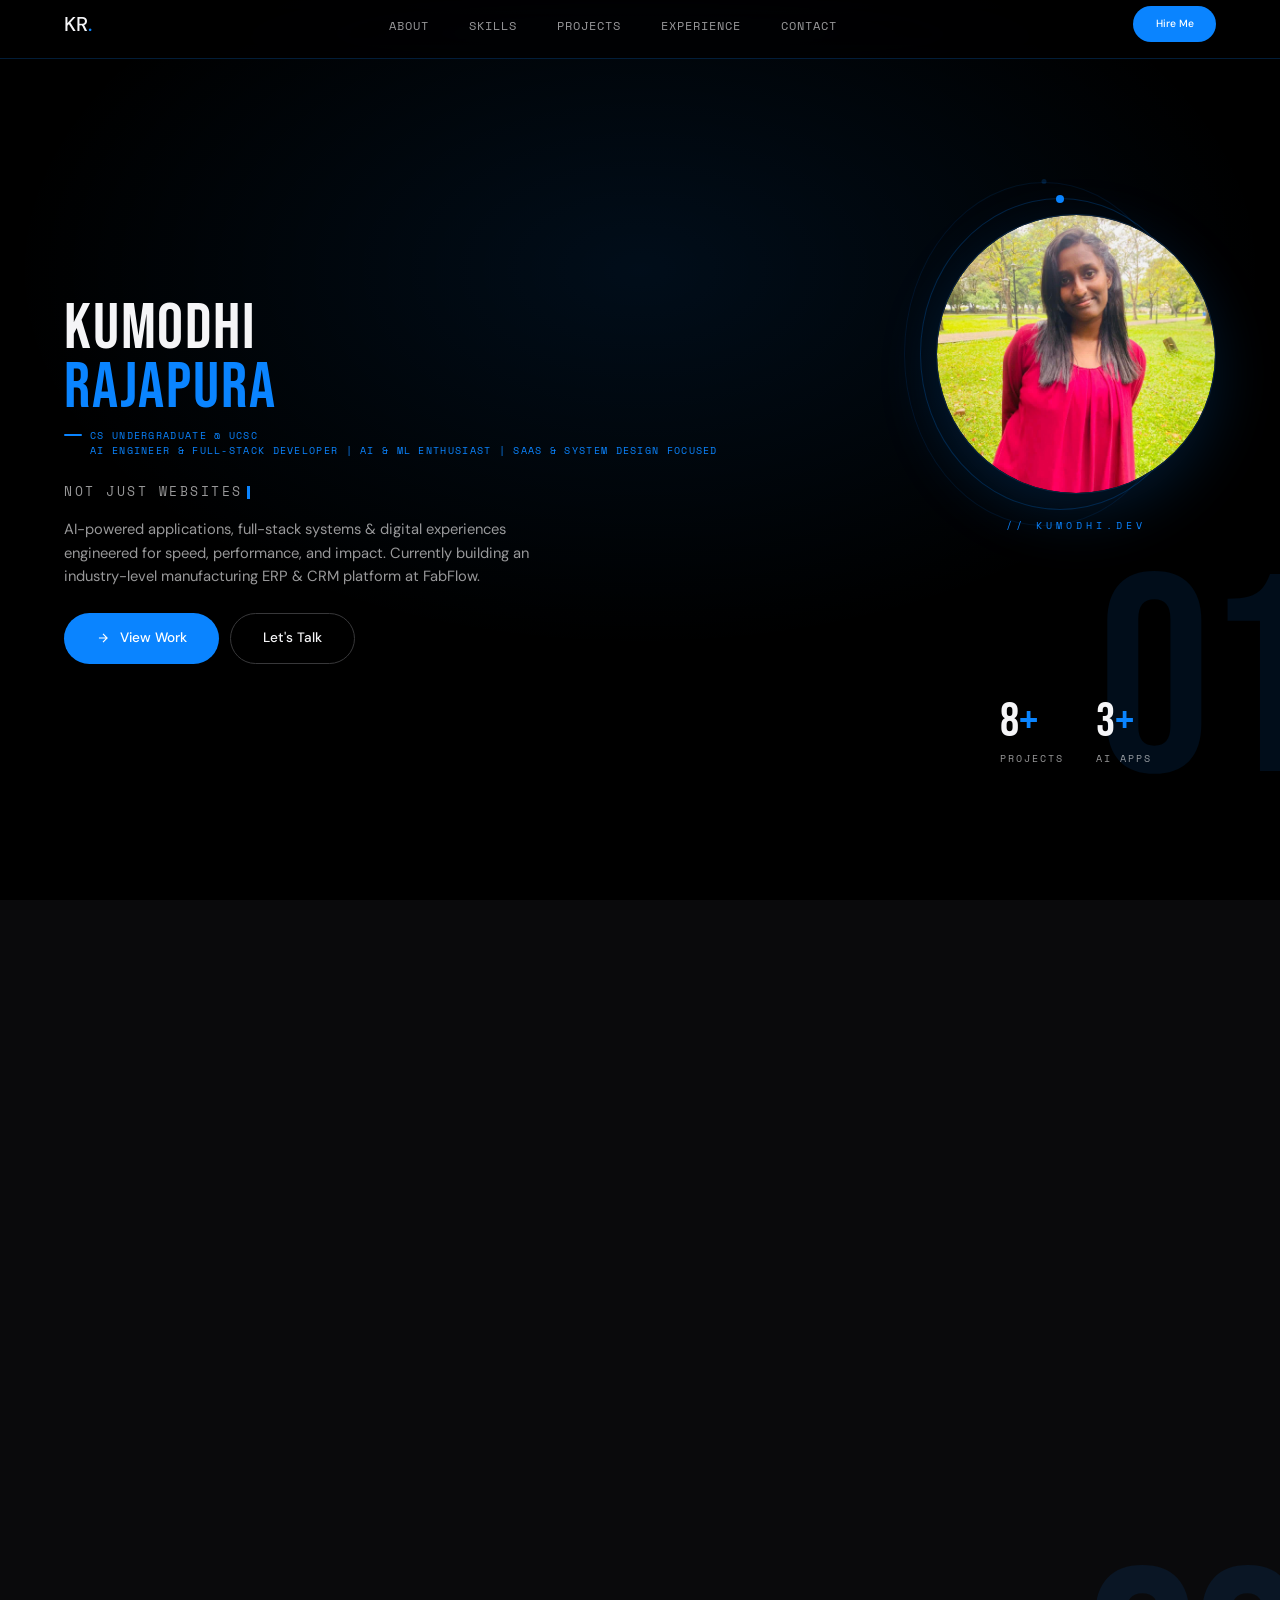
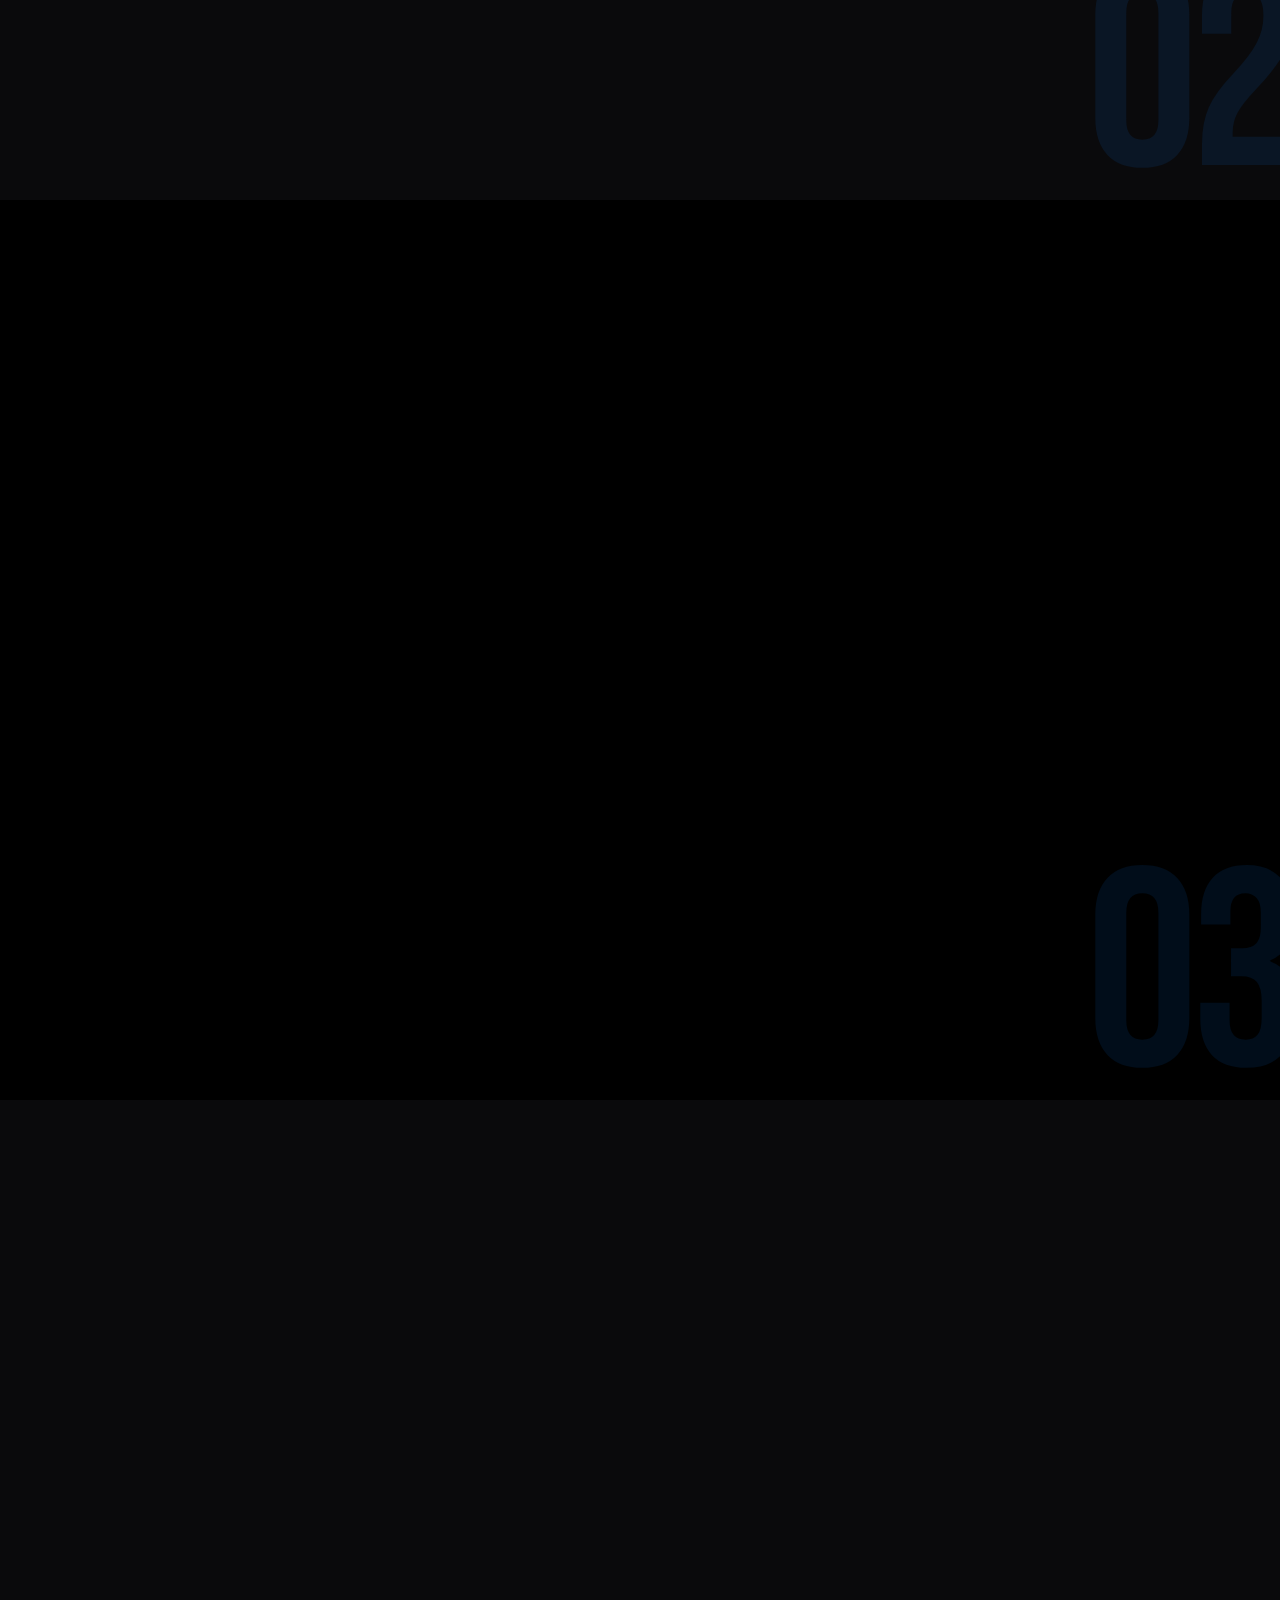
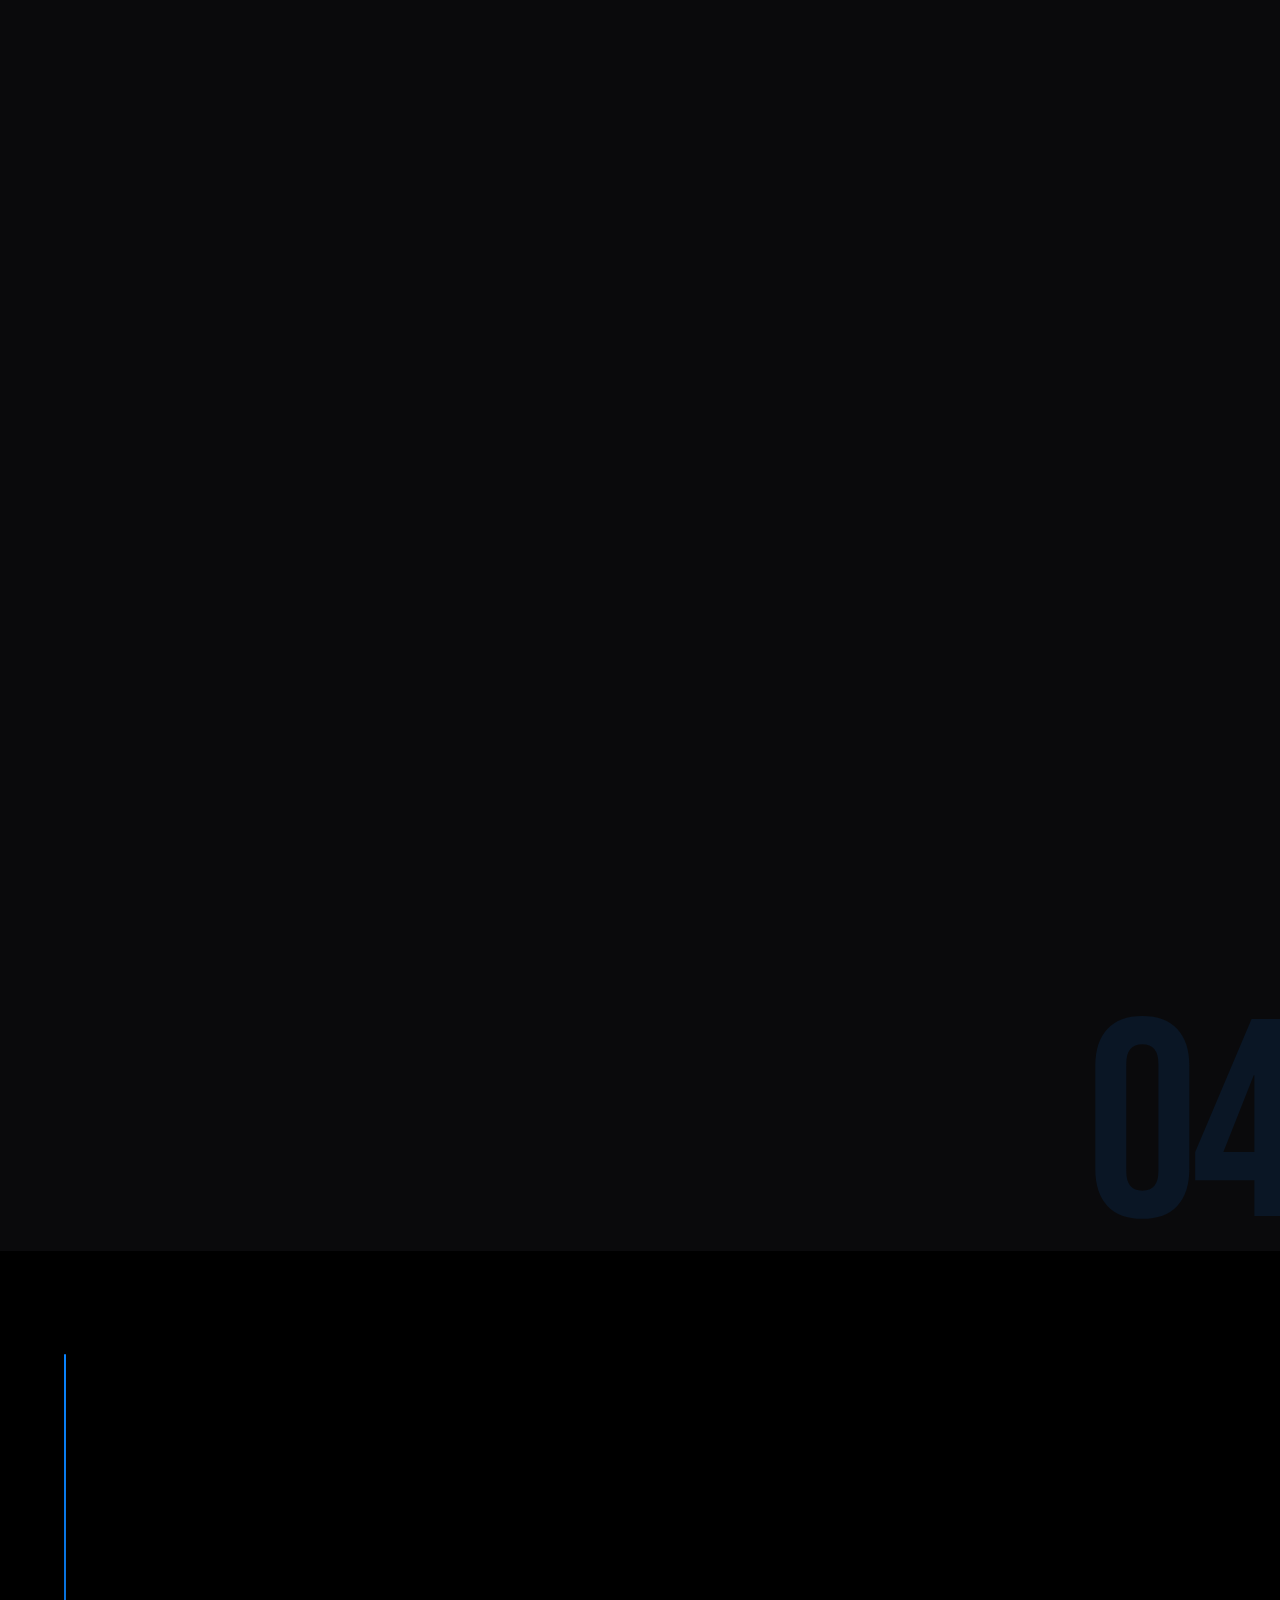
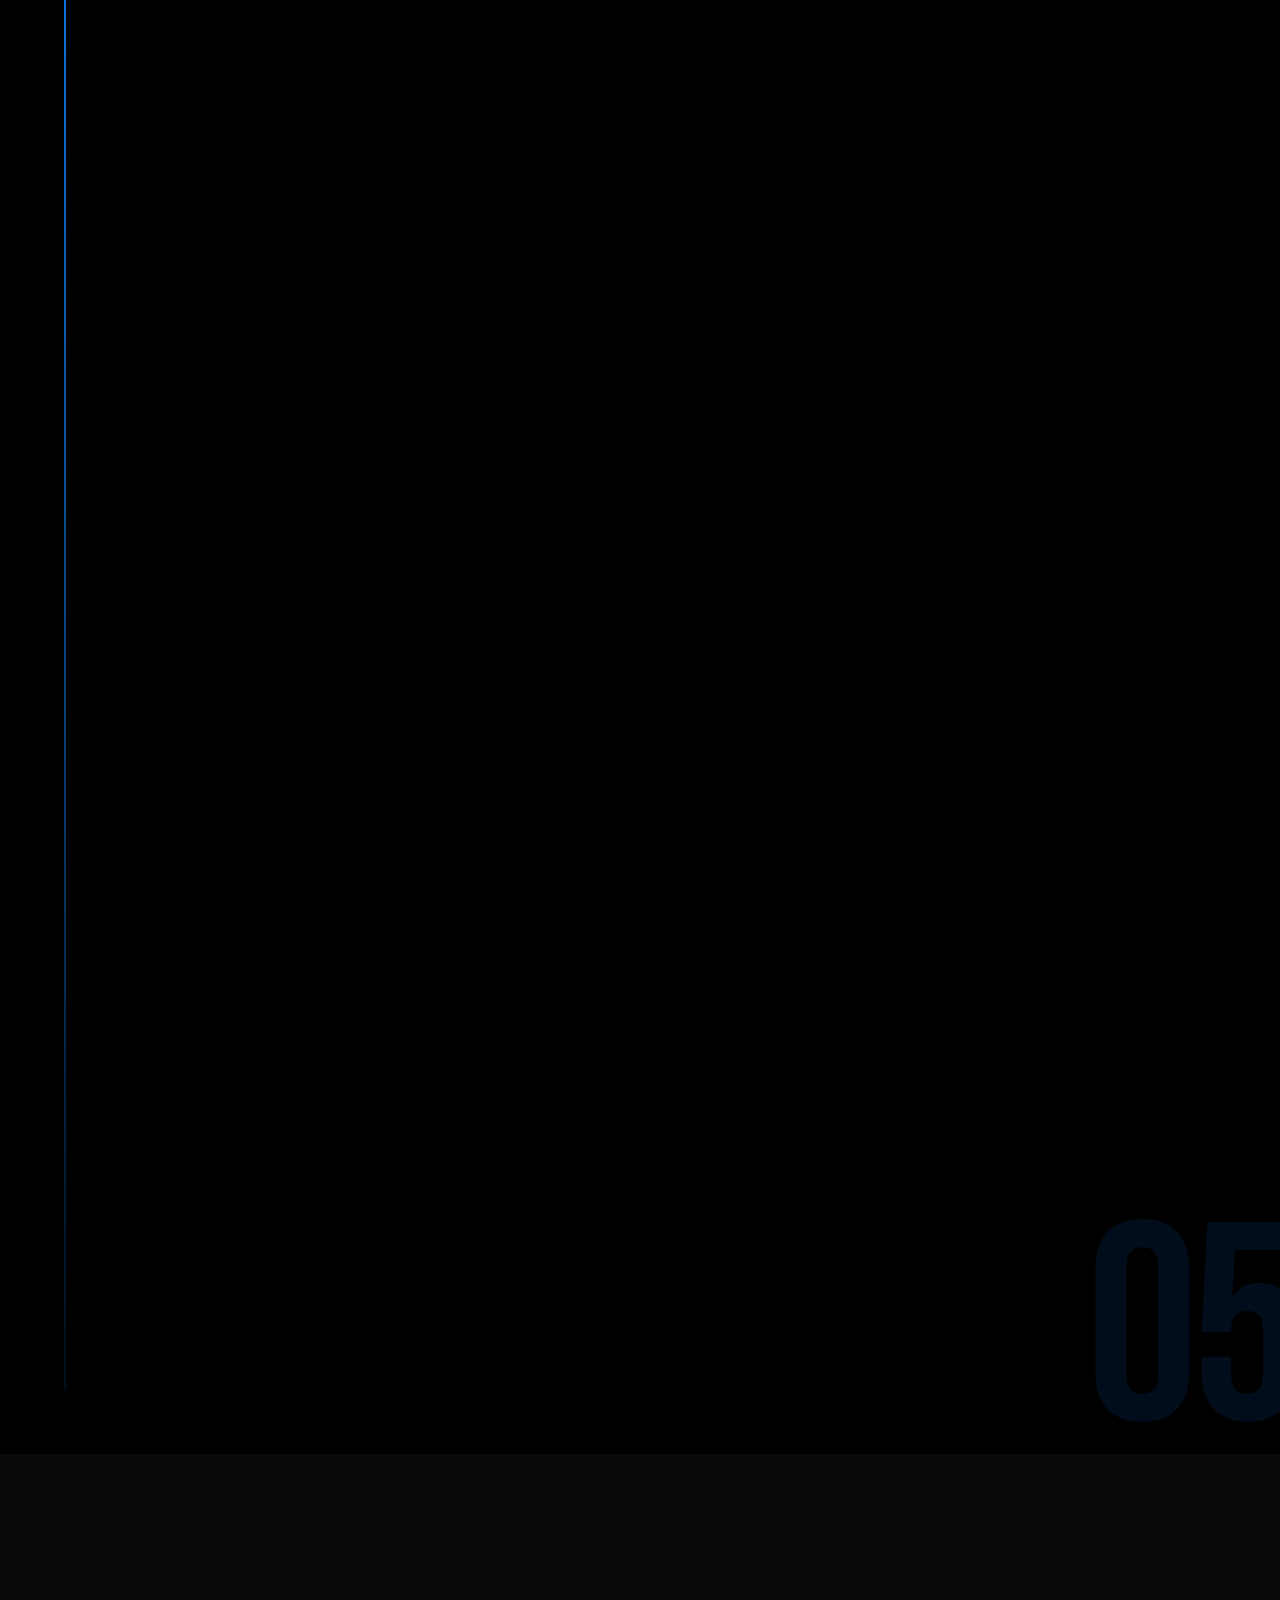
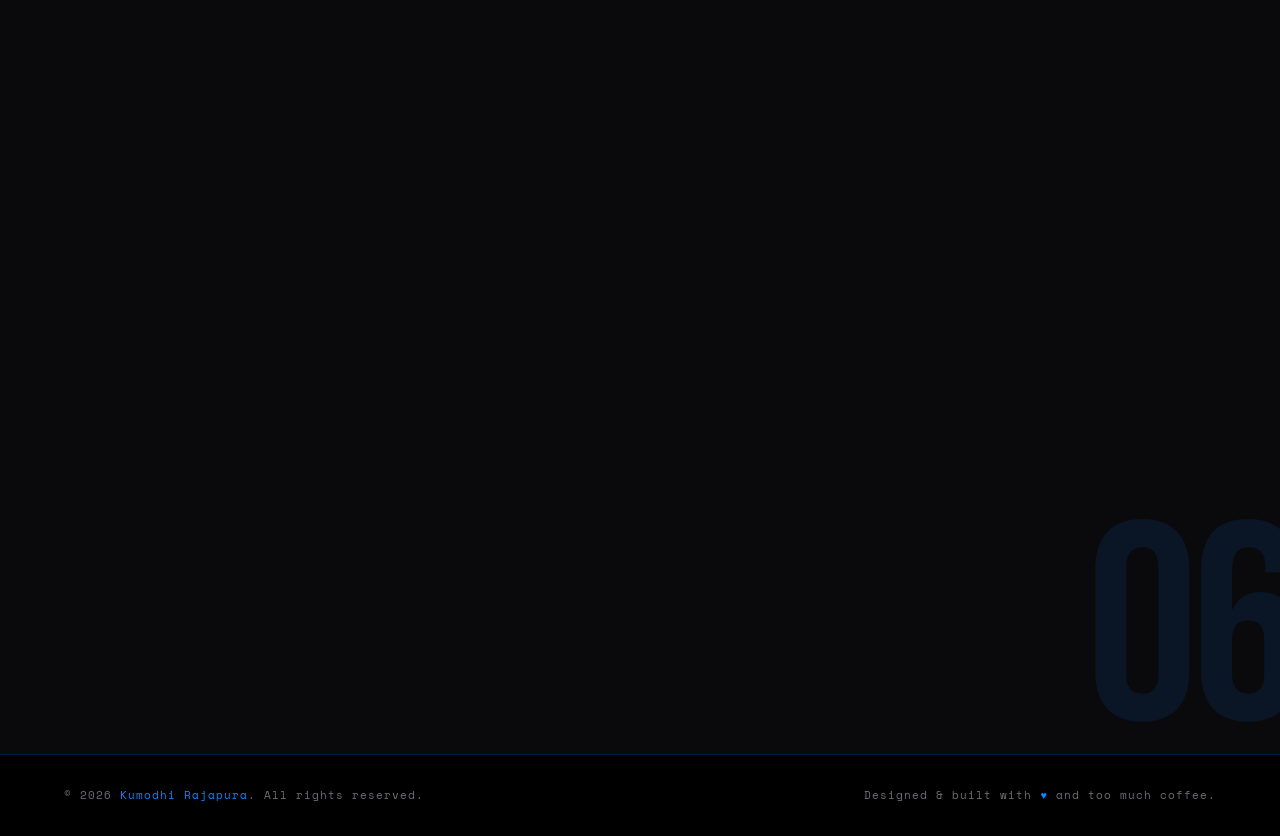
==== commit 889b8cf6: "Remove theme toggle control" ====
--- a/index.html
+++ b/index.html
@@ -15,8 +15,6 @@
 
   <div class="cursor" id="cursor"></div>
   <div class="cursor-ring" id="cursorRing"></div>
-
-  <button class="theme-toggle" id="themeToggle" title="Toggle day/night">🌙</button>
 
   <nav>
     <a href="#hero" class="nav-logo">KR<span>.</span></a>
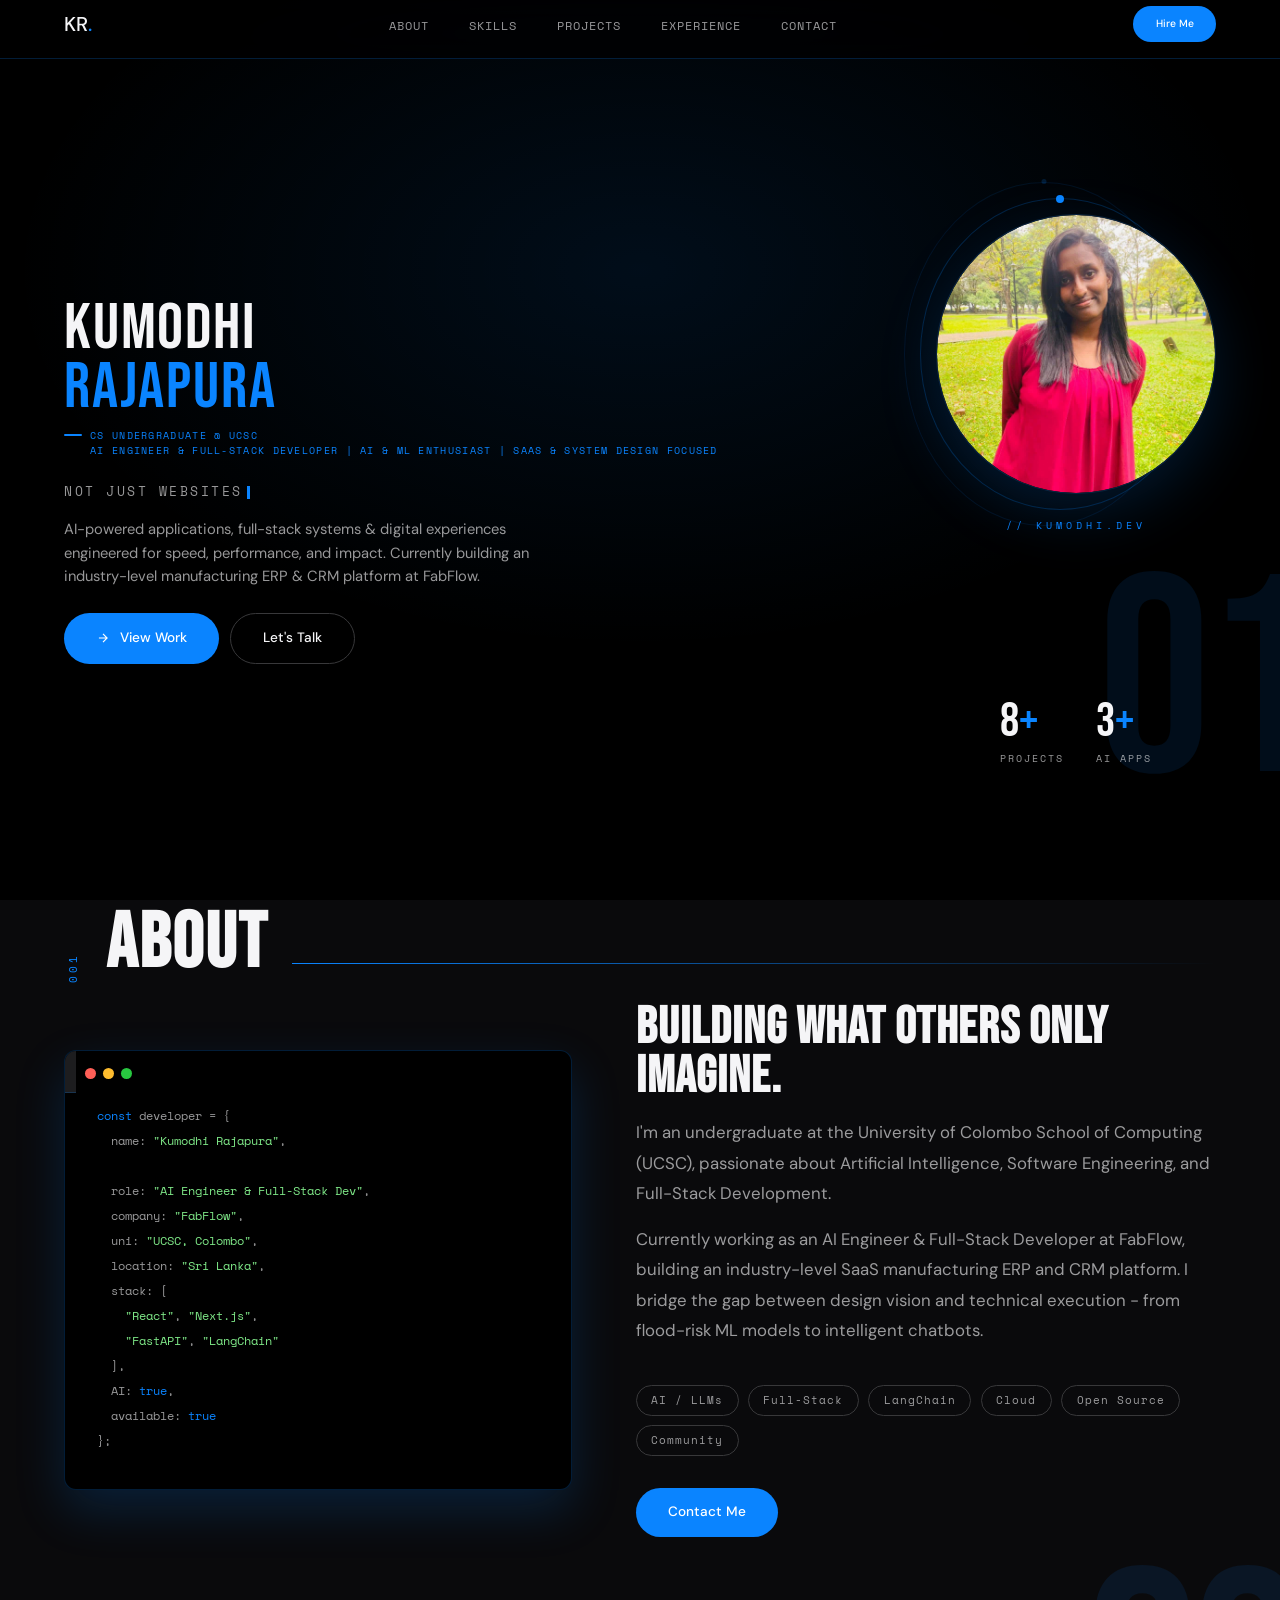
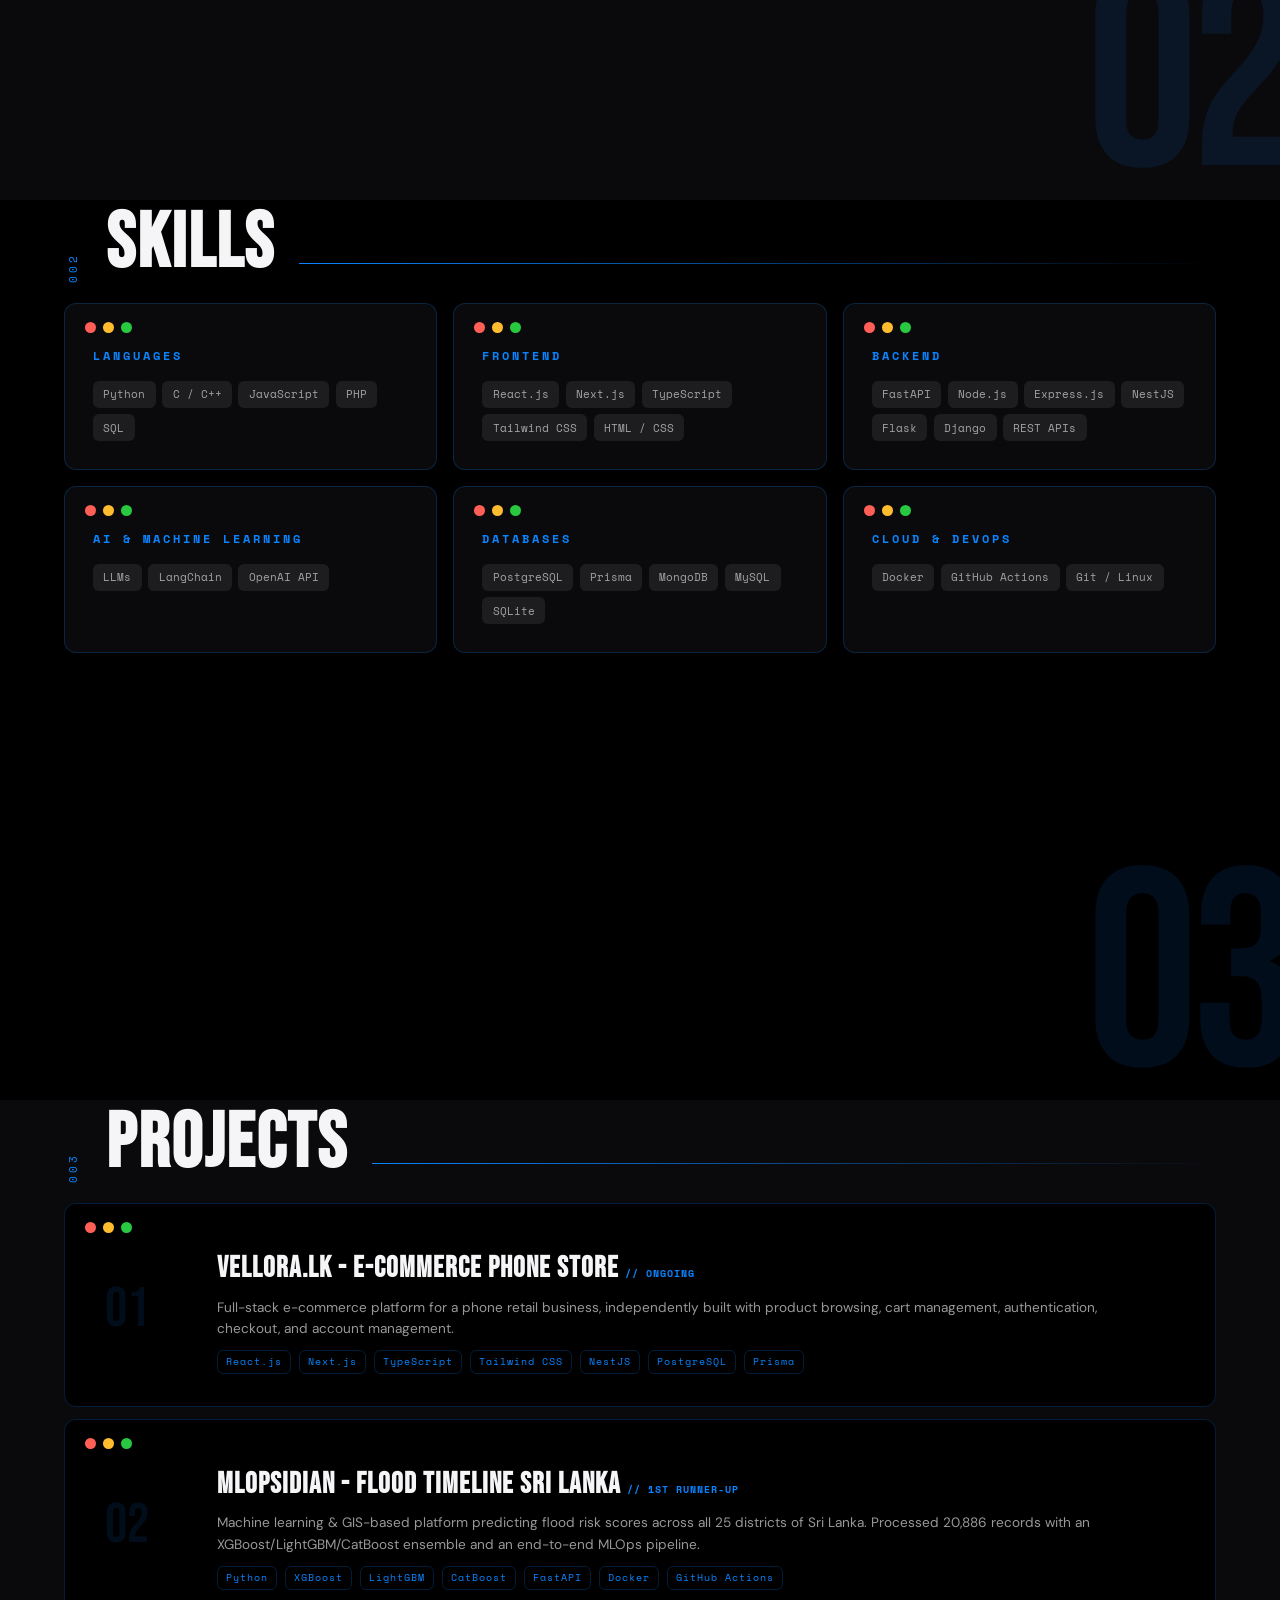
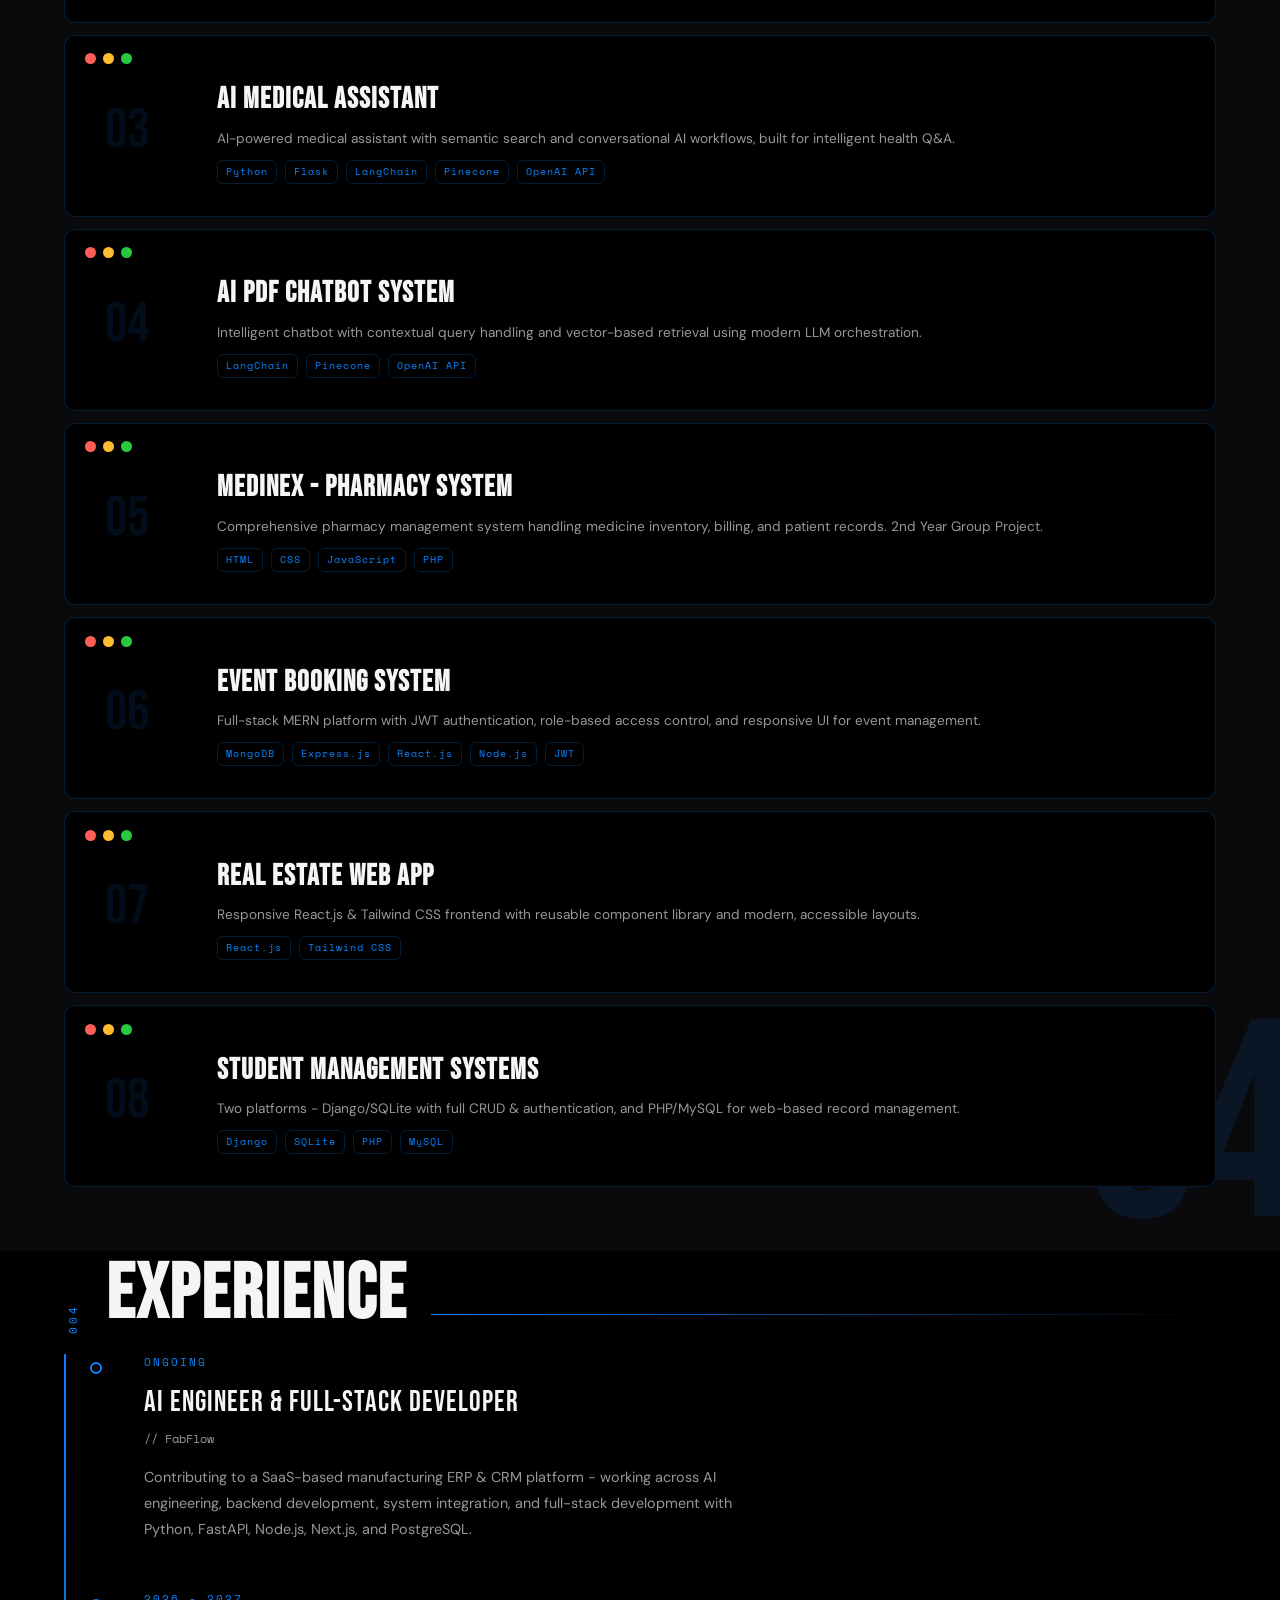
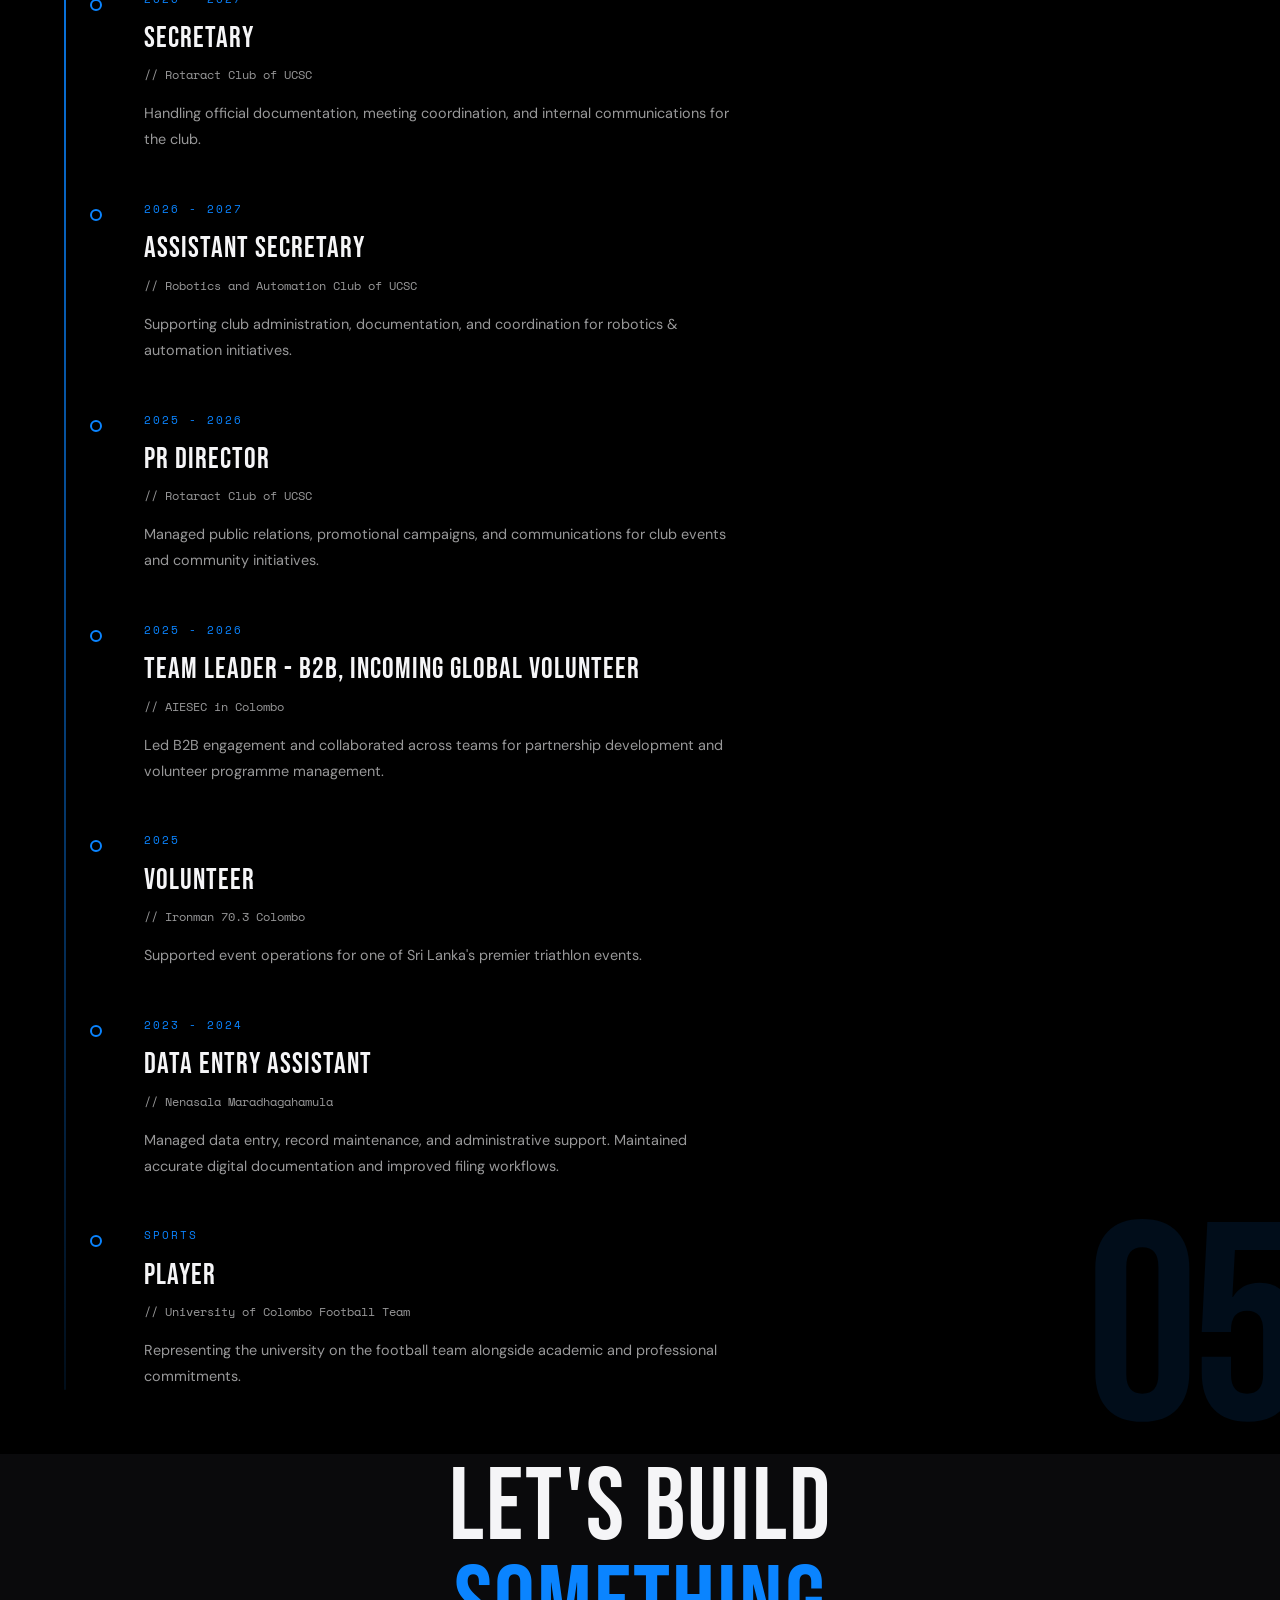
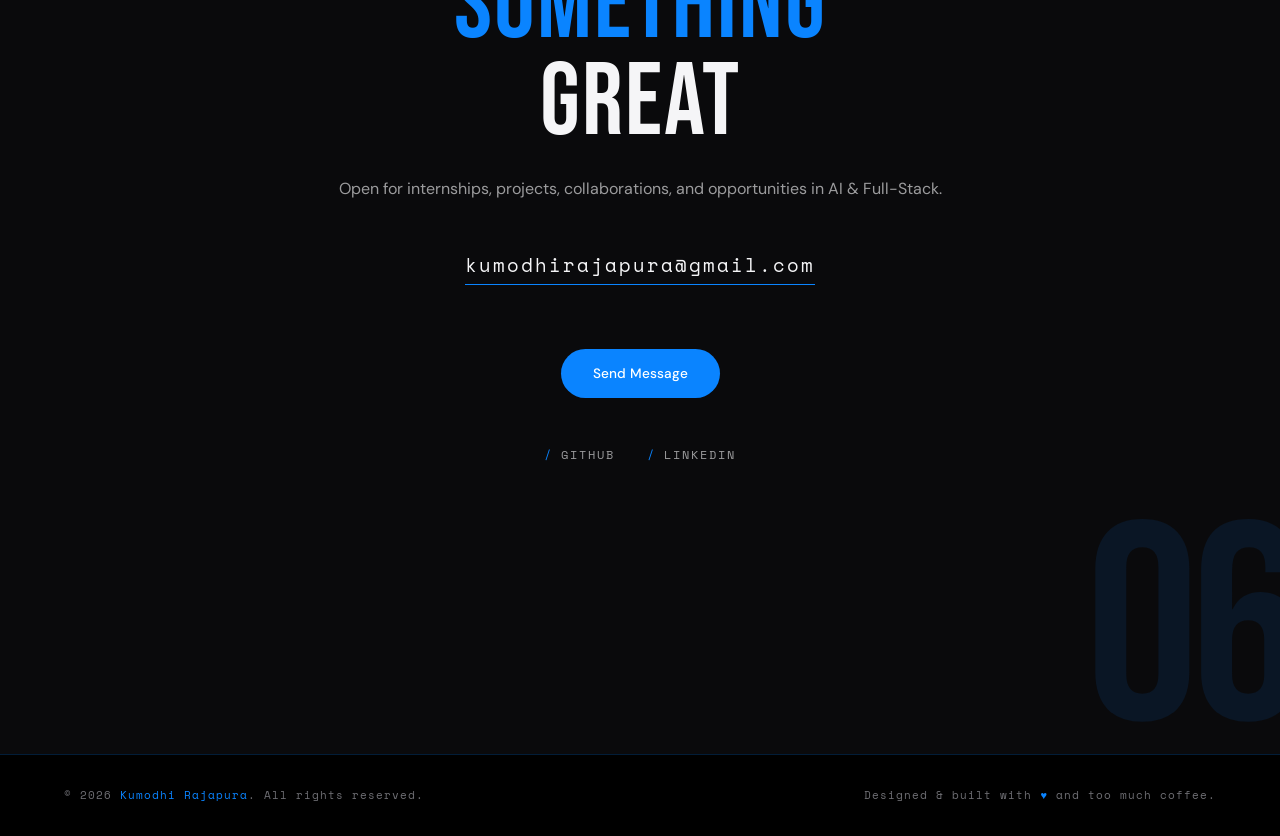
==== commit 275ffa94: "Fix section navigation after removing theme toggle" ====
--- a/index.html
+++ b/index.html
@@ -490,16 +490,6 @@
   </footer>
 
   <script>
-    const html = document.documentElement;
-    const btn = document.getElementById('themeToggle');
-    let theme = 'night';
-
-    btn.addEventListener('click', () => {
-      theme = theme === 'night' ? 'day' : 'night';
-      html.setAttribute('data-theme', theme);
-      btn.textContent = theme === 'night' ? '🌙' : '☀️';
-    });
-
     const cursor = document.getElementById('cursor');
     const ring = document.getElementById('cursorRing');
     let mx = 0, my = 0, rx = 0, ry = 0;
